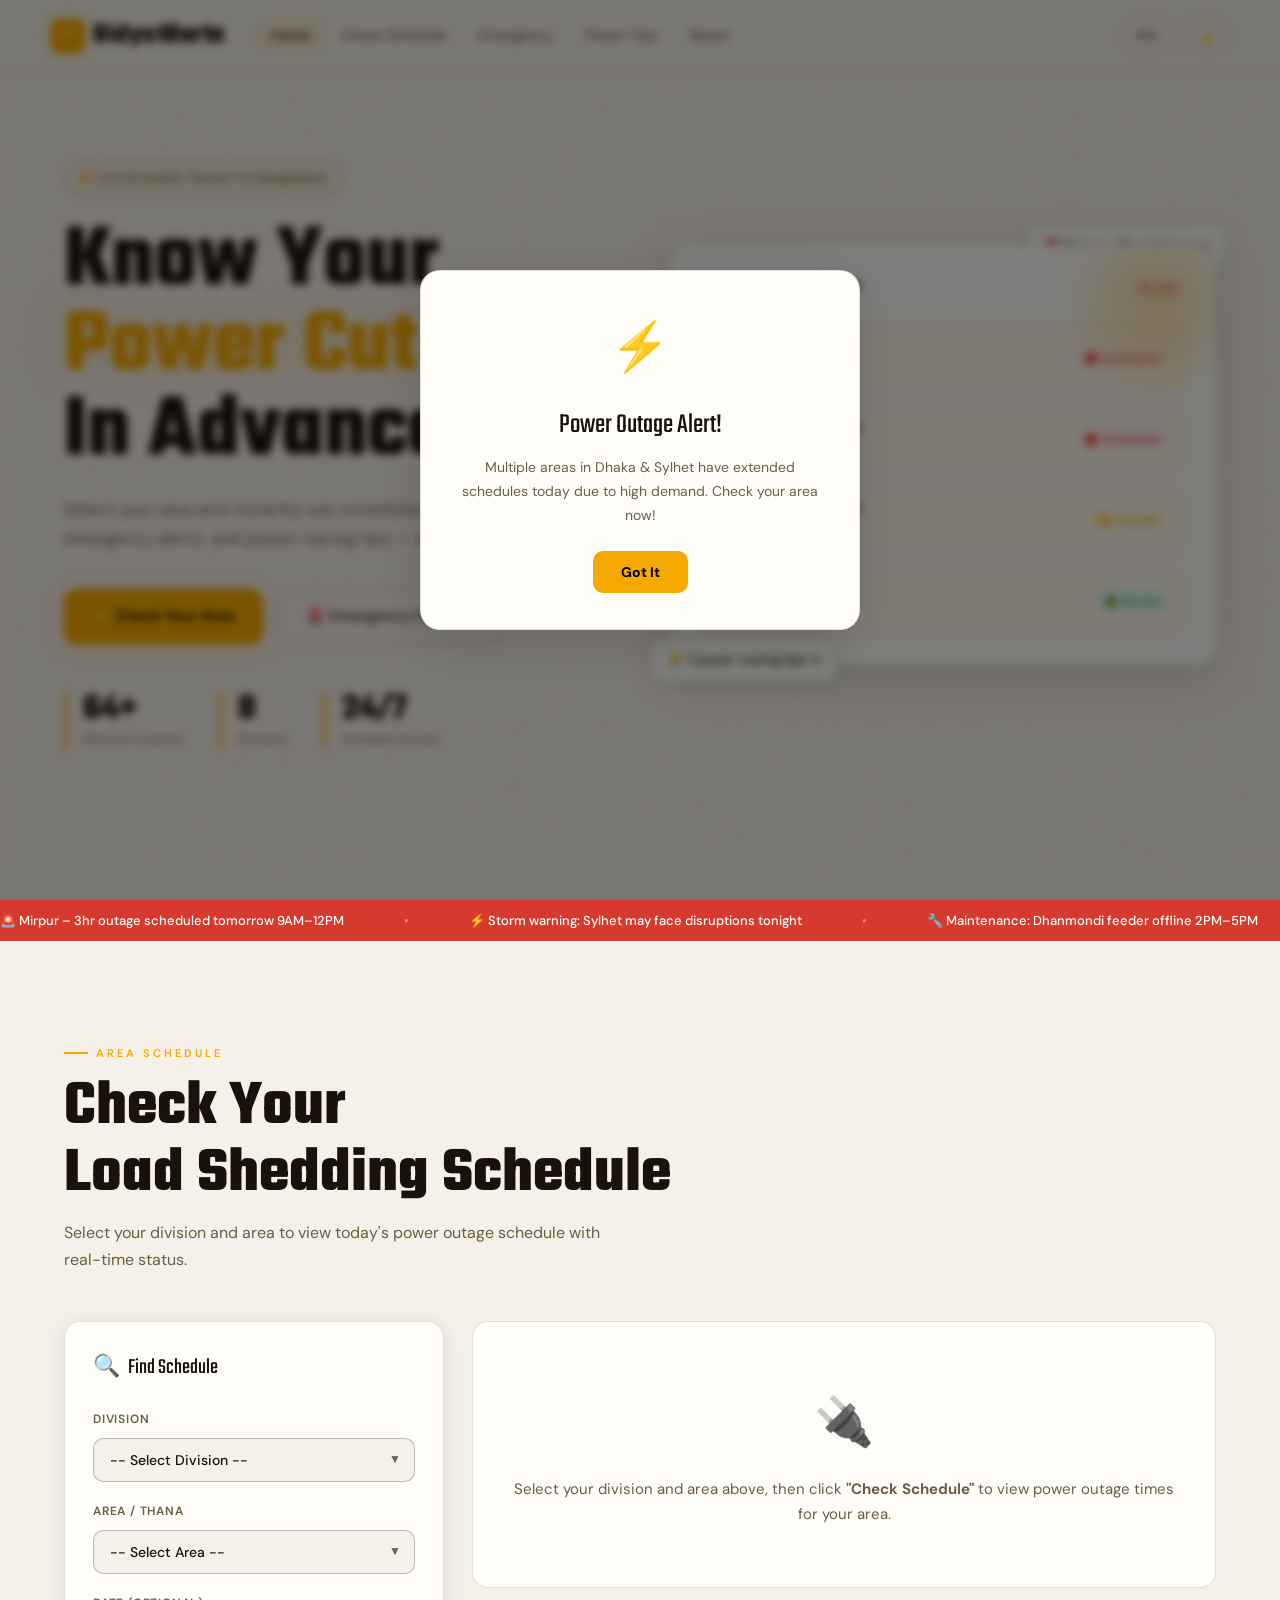
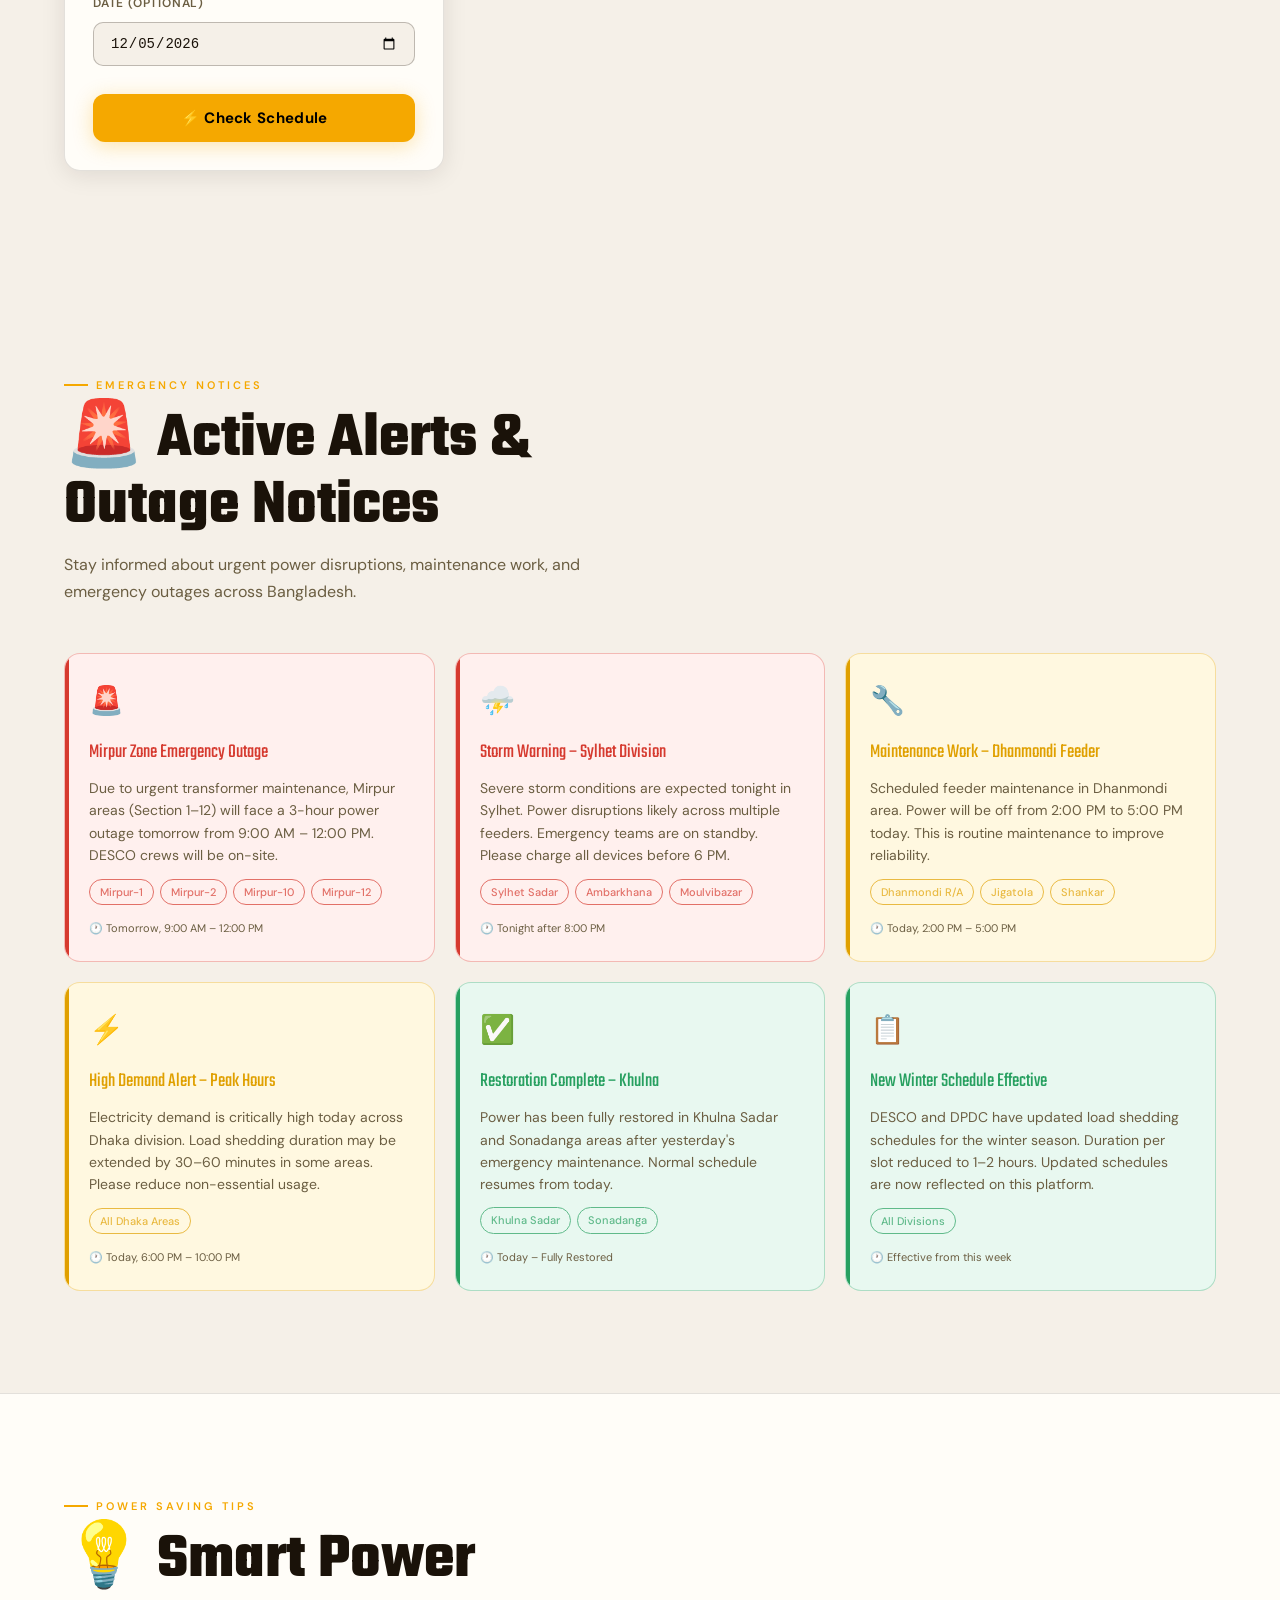
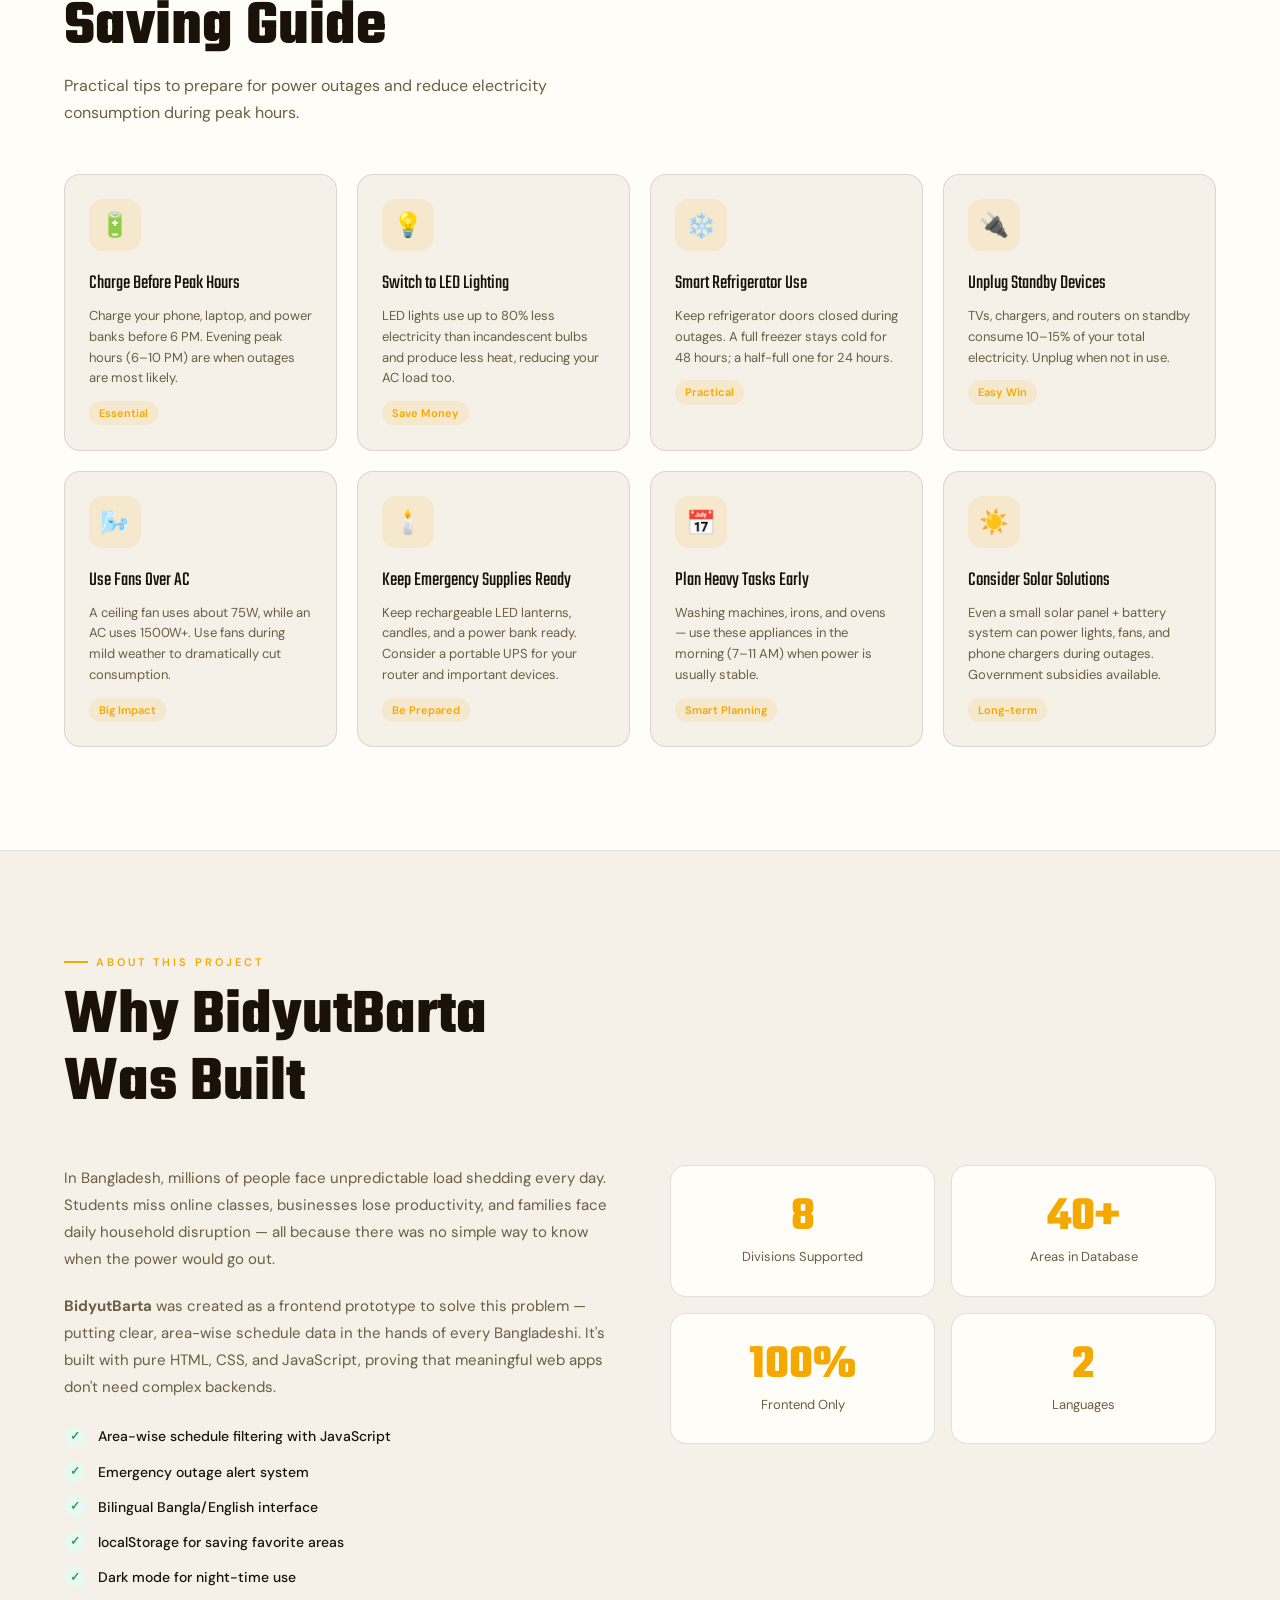
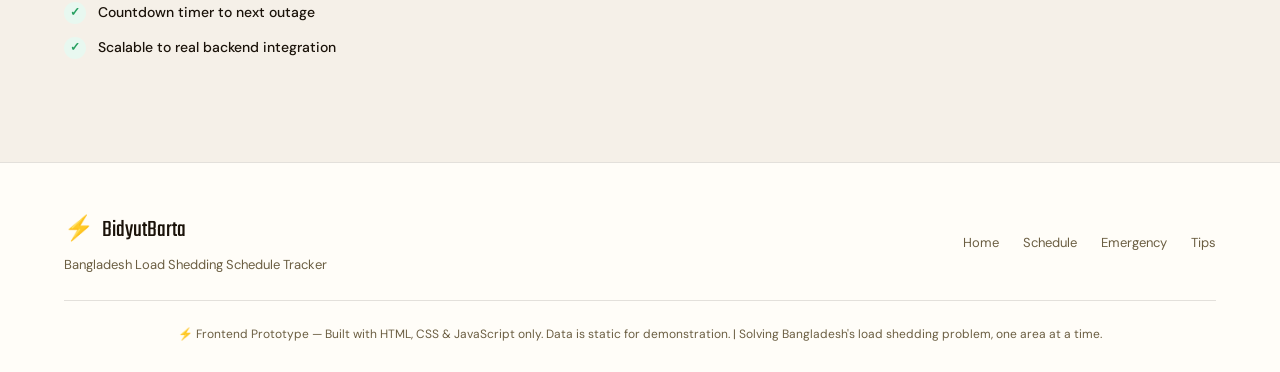
==== index.html @ 5d64079e "push my all codes" ====
<!DOCTYPE html>
<html lang="en" data-theme="light" data-lang="en">
<head>
  <meta charset="UTF-8" />
  <meta name="viewport" content="width=device-width, initial-scale=1.0" />
  <title>BidyutBarta | Load Shedding Schedule Bangladesh</title>
  <link href="https://fonts.googleapis.com/css2?family=Teko:wght@400;600;700&family=DM+Sans:ital,wght@0,300;0,400;0,500;0,600;1,400&display=swap" rel="stylesheet" />
  <style>
    /* ===== CSS VARIABLES ===== */
    :root {
      --bg: #f5f0e8;
      --bg-card: #fffdf8;
      --bg-nav: rgba(245, 240, 232, 0.92);
      --text: #1a1209;
      --text-muted: #6b5e42;
      --accent: #f5a800;
      --accent-dark: #c98200;
      --accent-glow: rgba(245, 168, 0, 0.3);
      --red: #d63a2f;
      --red-bg: #fff0ee;
      --green: #27a060;
      --green-bg: #e8f8f0;
      --yellow: #e0a000;
      --yellow-bg: #fff8e0;
      --border: rgba(26, 18, 9, 0.12);
      --border-strong: rgba(26, 18, 9, 0.25);
      --shadow: 0 4px 24px rgba(26,18,9,0.10);
      --shadow-lg: 0 12px 48px rgba(26,18,9,0.15);
      --radius: 16px;
      --nav-h: 72px;
      --transition: 0.28s cubic-bezier(0.4, 0, 0.2, 1);
    }
    [data-theme="dark"] {
      --bg: #0f0c06;
      --bg-card: #1c1710;
      --bg-nav: rgba(15, 12, 6, 0.95);
      --text: #f5edd8;
      --text-muted: #9c8c6a;
      --accent: #f5a800;
      --accent-dark: #e09500;
      --accent-glow: rgba(245, 168, 0, 0.25);
      --red: #f25f53;
      --red-bg: #2a100d;
      --green: #3dc47a;
      --green-bg: #0c2419;
      --yellow: #f5c842;
      --yellow-bg: #251e07;
      --border: rgba(245, 237, 216, 0.10);
      --border-strong: rgba(245, 237, 216, 0.22);
      --shadow: 0 4px 24px rgba(0,0,0,0.4);
      --shadow-lg: 0 12px 48px rgba(0,0,0,0.5);
    }

    /* ===== RESET & BASE ===== */
    *, *::before, *::after { box-sizing: border-box; margin: 0; padding: 0; }
    html { scroll-behavior: smooth; font-size: 16px; }
    body {
      font-family: 'DM Sans', sans-serif;
      background: var(--bg);
      color: var(--text);
      line-height: 1.65;
      overflow-x: hidden;
      transition: background var(--transition), color var(--transition);
    }
    a { text-decoration: none; color: inherit; }
    button { cursor: pointer; font-family: inherit; border: none; outline: none; }
    select { font-family: inherit; cursor: pointer; }
    img { max-width: 100%; }

    /* ===== SCROLLBAR ===== */
    ::-webkit-scrollbar { width: 6px; }
    ::-webkit-scrollbar-track { background: var(--bg); }
    ::-webkit-scrollbar-thumb { background: var(--accent); border-radius: 99px; }

    /* ===== NOISE TEXTURE OVERLAY ===== */
    body::before {
      content: '';
      position: fixed; inset: 0; z-index: 0; pointer-events: none;
      background-image: url("data:image/svg+xml,%3Csvg viewBox='0 0 256 256' xmlns='http://www.w3.org/2000/svg'%3E%3Cfilter id='noise'%3E%3CfeTurbulence type='fractalNoise' baseFrequency='0.9' numOctaves='4' stitchTiles='stitch'/%3E%3C/filter%3E%3Crect width='100%25' height='100%25' filter='url(%23noise)' opacity='0.03'/%3E%3C/svg%3E");
      opacity: 0.4;
    }

    /* ===== NAVBAR ===== */
    nav {
      position: fixed; top: 0; left: 0; right: 0; z-index: 1000;
      height: var(--nav-h);
      background: var(--bg-nav);
      backdrop-filter: blur(20px) saturate(1.8);
      -webkit-backdrop-filter: blur(20px) saturate(1.8);
      border-bottom: 1px solid var(--border);
      display: flex; align-items: center;
      padding: 0 clamp(16px, 4vw, 60px);
      gap: 32px;
      transition: background var(--transition), border-color var(--transition);
    }
    .nav-logo {
      font-family: 'Teko', sans-serif;
      font-size: 28px; font-weight: 700; letter-spacing: 0.5px;
      color: var(--text);
      display: flex; align-items: center; gap: 8px;
      flex-shrink: 0;
    }
    .nav-logo .bolt {
      display: inline-flex; align-items: center; justify-content: center;
      width: 34px; height: 34px;
      background: var(--accent);
      border-radius: 8px;
      font-size: 20px;
      box-shadow: 0 0 16px var(--accent-glow);
      animation: boltPulse 2s ease-in-out infinite;
    }
    @keyframes boltPulse {
      0%, 100% { box-shadow: 0 0 12px var(--accent-glow); }
      50% { box-shadow: 0 0 28px var(--accent-glow), 0 0 8px var(--accent); }
    }
    .nav-links {
      display: flex; gap: 4px;
      list-style: none;
      flex: 1;
    }
    .nav-links a {
      padding: 7px 14px;
      border-radius: 8px;
      font-size: 14px; font-weight: 500;
      color: var(--text-muted);
      transition: all var(--transition);
      position: relative;
    }
    .nav-links a:hover, .nav-links a.active {
      background: rgba(245, 168, 0, 0.12);
      color: var(--text);
    }
    .nav-controls {
      display: flex; align-items: center; gap: 10px; flex-shrink: 0;
    }
    .lang-toggle, .dark-toggle {
      display: flex; align-items: center; gap: 6px;
      padding: 7px 14px; border-radius: 8px;
      border: 1px solid var(--border-strong);
      font-size: 13px; font-weight: 500;
      background: transparent; color: var(--text);
      transition: all var(--transition);
    }
    .lang-toggle:hover, .dark-toggle:hover {
      background: var(--accent); color: #000; border-color: var(--accent);
      box-shadow: 0 0 16px var(--accent-glow);
    }
    .hamburger {
      display: none;
      flex-direction: column; gap: 5px;
      padding: 8px; border-radius: 8px; background: transparent;
      border: 1px solid var(--border-strong);
    }
    .hamburger span {
      display: block; width: 20px; height: 2px;
      background: var(--text); border-radius: 2px;
      transition: all var(--transition);
    }
    .mobile-menu {
      display: none;
      position: fixed; top: var(--nav-h); left: 0; right: 0;
      background: var(--bg-nav);
      backdrop-filter: blur(20px);
      border-bottom: 1px solid var(--border);
      padding: 16px 24px 24px;
      z-index: 999;
    }
    .mobile-menu.open { display: block; }
    .mobile-menu a {
      display: block; padding: 12px 0;
      border-bottom: 1px solid var(--border);
      font-weight: 500; color: var(--text-muted);
      transition: color var(--transition);
    }
    .mobile-menu a:last-child { border-bottom: none; }
    .mobile-menu a:hover { color: var(--accent); }
    .mobile-controls { display: flex; gap: 10px; padding-top: 16px; }

    /* ===== SECTION COMMON ===== */
    section {
      position: relative; z-index: 1;
      padding: clamp(60px, 8vw, 120px) clamp(16px, 5vw, 80px);
    }
    .section-label {
      font-size: 11px; font-weight: 600; letter-spacing: 3px; text-transform: uppercase;
      color: var(--accent); margin-bottom: 12px;
      display: flex; align-items: center; gap: 8px;
    }
    .section-label::before {
      content: ''; display: block; width: 24px; height: 2px; background: var(--accent);
    }
    .section-title {
      font-family: 'Teko', sans-serif;
      font-size: clamp(36px, 5vw, 64px);
      font-weight: 700; line-height: 1.05;
      color: var(--text);
    }
    .section-subtitle {
      font-size: 16px; color: var(--text-muted);
      max-width: 540px; margin-top: 12px;
    }
    .container { max-width: 1160px; margin: 0 auto; }

    /* ===== HERO ===== */
    #home {
      min-height: 100vh;
      display: flex; align-items: center;
      padding-top: calc(var(--nav-h) + 40px);
      overflow: hidden;
    }
    .hero-inner {
      display: grid; grid-template-columns: 1fr 1fr;
      gap: 60px; align-items: center;
      max-width: 1160px; margin: 0 auto; width: 100%;
    }
    .hero-tag {
      display: inline-flex; align-items: center; gap: 8px;
      padding: 6px 16px; border-radius: 999px;
      border: 1px solid var(--border-strong);
      background: rgba(245, 168, 0, 0.08);
      font-size: 13px; font-weight: 500; color: var(--text-muted);
      margin-bottom: 24px;
      animation: fadeUp 0.6s ease both;
    }
    .hero-tag .dot {
      width: 8px; height: 8px; border-radius: 50%; background: var(--accent);
      animation: pulse 1.5s ease infinite;
    }
    @keyframes pulse {
      0%, 100% { transform: scale(1); opacity: 1; }
      50% { transform: scale(1.5); opacity: 0.6; }
    }
    .hero-title {
      font-family: 'Teko', sans-serif;
      font-size: clamp(52px, 7vw, 92px);
      font-weight: 700; line-height: 0.95;
      color: var(--text);
      animation: fadeUp 0.6s 0.1s ease both;
    }
    .hero-title .highlight {
      color: var(--accent);
      text-shadow: 0 0 40px var(--accent-glow);
    }
    .hero-subtitle {
      margin-top: 20px; font-size: 17px; color: var(--text-muted); line-height: 1.7;
      animation: fadeUp 0.6s 0.2s ease both;
    }
    .hero-actions {
      display: flex; gap: 14px; margin-top: 36px; flex-wrap: wrap;
      animation: fadeUp 0.6s 0.3s ease both;
    }
    .btn-primary {
      display: inline-flex; align-items: center; gap: 8px;
      padding: 14px 28px; border-radius: 12px;
      background: var(--accent); color: #000;
      font-size: 15px; font-weight: 600;
      transition: all var(--transition);
      box-shadow: 0 4px 20px var(--accent-glow);
    }
    .btn-primary:hover {
      transform: translateY(-2px);
      box-shadow: 0 8px 32px var(--accent-glow);
    }
    .btn-secondary {
      display: inline-flex; align-items: center; gap: 8px;
      padding: 14px 28px; border-radius: 12px;
      border: 1px solid var(--border-strong);
      background: transparent; color: var(--text);
      font-size: 15px; font-weight: 500;
      transition: all var(--transition);
    }
    .btn-secondary:hover {
      background: var(--bg-card); border-color: var(--accent); color: var(--accent);
    }
    .hero-stats {
      display: flex; gap: 36px; margin-top: 48px;
      animation: fadeUp 0.6s 0.4s ease both;
    }
    .stat { border-left: 3px solid var(--accent); padding-left: 16px; }
    .stat-num {
      font-family: 'Teko', sans-serif; font-size: 36px; font-weight: 700;
      color: var(--text); line-height: 1;
    }
    .stat-label { font-size: 12px; color: var(--text-muted); margin-top: 2px; }

    /* Hero visual */
    .hero-visual {
      position: relative; animation: fadeUp 0.6s 0.2s ease both;
    }
    .hero-card {
      background: var(--bg-card);
      border: 1px solid var(--border);
      border-radius: 20px;
      padding: 28px;
      box-shadow: var(--shadow-lg);
      position: relative; overflow: hidden;
    }
    .hero-card::before {
      content: '';
      position: absolute; top: -40px; right: -40px;
      width: 200px; height: 200px; border-radius: 50%;
      background: radial-gradient(circle, var(--accent-glow), transparent 70%);
      pointer-events: none;
    }
    .hc-header {
      display: flex; justify-content: space-between; align-items: center; margin-bottom: 20px;
    }
    .hc-title { font-family: 'Teko', sans-serif; font-size: 18px; letter-spacing: 0.5px; }
    .live-badge {
      display: flex; align-items: center; gap: 6px;
      background: var(--red-bg); color: var(--red);
      padding: 4px 10px; border-radius: 999px; font-size: 11px; font-weight: 600;
    }
    .live-badge .dot { width: 6px; height: 6px; border-radius: 50%; background: var(--red); animation: pulse 1s infinite; }
    .schedule-list { display: flex; flex-direction: column; gap: 10px; }
    .sch-item {
      display: flex; justify-content: space-between; align-items: center;
      padding: 12px 16px; border-radius: 12px;
      background: rgba(245, 168, 0, 0.06); border: 1px solid var(--border);
    }
    .sch-time { font-weight: 600; font-size: 14px; }
    .sch-area { font-size: 12px; color: var(--text-muted); margin-top: 2px; }
    .badge {
      display: inline-flex; align-items: center; gap: 4px;
      padding: 4px 10px; border-radius: 999px; font-size: 11px; font-weight: 600;
    }
    .badge-red { background: var(--red-bg); color: var(--red); }
    .badge-green { background: var(--green-bg); color: var(--green); }
    .badge-yellow { background: var(--yellow-bg); color: var(--yellow); }

    /* Floating elements */
    .float-el {
      position: absolute;
      background: var(--bg-card); border: 1px solid var(--border);
      border-radius: 12px; padding: 10px 16px;
      box-shadow: var(--shadow); font-size: 13px; font-weight: 500;
      white-space: nowrap;
    }
    .float-el.top-right { top: -20px; right: -10px; animation: float 3s ease-in-out infinite; }
    .float-el.bottom-left { bottom: -16px; left: -20px; animation: float 3s 1.5s ease-in-out infinite; }
    @keyframes float { 0%, 100% { transform: translateY(0); } 50% { transform: translateY(-8px); } }
    @keyframes fadeUp {
      from { opacity: 0; transform: translateY(20px); }
      to { opacity: 1; transform: translateY(0); }
    }

    /* ===== TICKER BAR ===== */
    .ticker-bar {
      background: var(--red);
      color: #fff;
      padding: 10px 0;
      overflow: hidden;
      position: relative; z-index: 1;
    }
    .ticker-inner {
      display: flex; gap: 60px;
      animation: ticker 30s linear infinite;
      width: max-content;
    }
    .ticker-inner span { white-space: nowrap; font-size: 13px; font-weight: 500; }
    .ticker-inner .sep { color: rgba(255,255,255,0.4); }
    @keyframes ticker { from { transform: translateX(0); } to { transform: translateX(-50%); } }

    /* ===== SCHEDULE SECTION ===== */
    #schedule { background: var(--bg); }
    .schedule-wrapper {
      display: grid; grid-template-columns: 380px 1fr;
      gap: 28px; margin-top: 48px;
    }
    .search-panel {
      background: var(--bg-card);
      border: 1px solid var(--border);
      border-radius: var(--radius);
      padding: 28px;
      box-shadow: var(--shadow);
      height: fit-content;
      position: sticky; top: 88px;
    }
    .panel-title {
      font-family: 'Teko', sans-serif; font-size: 22px; margin-bottom: 24px;
      display: flex; align-items: center; gap: 8px;
    }
    .field-group { margin-bottom: 20px; }
    .field-label { font-size: 12px; font-weight: 600; letter-spacing: 0.8px; text-transform: uppercase; color: var(--text-muted); margin-bottom: 8px; }
    .field-select, .field-input {
      width: 100%; padding: 12px 16px;
      border-radius: 10px; border: 1px solid var(--border-strong);
      background: var(--bg); color: var(--text);
      font-size: 14px; font-weight: 500;
      transition: all var(--transition);
      appearance: none; -webkit-appearance: none;
    }
    .field-select:focus, .field-input:focus {
      outline: none; border-color: var(--accent);
      box-shadow: 0 0 0 3px var(--accent-glow);
    }
    .select-wrap { position: relative; }
    .select-arrow {
      position: absolute; right: 14px; top: 50%; transform: translateY(-50%);
      pointer-events: none; color: var(--text-muted); font-size: 12px;
    }
    .btn-check {
      width: 100%; padding: 14px;
      border-radius: 12px; border: none;
      background: var(--accent); color: #000;
      font-size: 15px; font-weight: 700;
      letter-spacing: 0.3px;
      transition: all var(--transition);
      box-shadow: 0 4px 20px var(--accent-glow);
      margin-top: 8px;
    }
    .btn-check:hover {
      transform: translateY(-2px);
      box-shadow: 0 8px 32px var(--accent-glow);
    }
    .btn-check:active { transform: scale(0.98); }

    /* Results */
    .results-panel { display: flex; flex-direction: column; gap: 16px; }
    .result-empty {
      background: var(--bg-card); border: 1px solid var(--border);
      border-radius: var(--radius); padding: 60px 40px;
      text-align: center; color: var(--text-muted);
    }
    .result-empty .icon { font-size: 48px; margin-bottom: 16px; display: block; }
    .result-empty p { font-size: 15px; }

    .result-header {
      display: flex; justify-content: space-between; align-items: center;
      background: var(--bg-card); border: 1px solid var(--border);
      border-radius: var(--radius); padding: 20px 24px;
    }
    .result-area-name { font-family: 'Teko', sans-serif; font-size: 28px; }
    .result-meta { font-size: 13px; color: var(--text-muted); margin-top: 2px; }

    .result-card {
      background: var(--bg-card); border: 1px solid var(--border);
      border-radius: var(--radius); padding: 20px 24px;
      display: flex; justify-content: space-between; align-items: center;
      transition: all var(--transition);
      animation: fadeUp 0.4s ease both;
    }
    .result-card:hover {
      border-color: var(--accent);
      box-shadow: 0 0 0 1px var(--accent), var(--shadow);
    }
    .rc-left { display: flex; align-items: center; gap: 16px; }
    .rc-icon {
      width: 48px; height: 48px; border-radius: 12px;
      background: rgba(245, 168, 0, 0.10);
      display: flex; align-items: center; justify-content: center; font-size: 22px;
      flex-shrink: 0;
    }
    .rc-time { font-family: 'Teko', sans-serif; font-size: 22px; line-height: 1; }
    .rc-duration { font-size: 12px; color: var(--text-muted); margin-top: 2px; }

    .countdown-box {
      text-align: right;
    }
    .countdown-label { font-size: 11px; color: var(--text-muted); text-transform: uppercase; letter-spacing: 1px; }
    .countdown-timer {
      font-family: 'Teko', sans-serif; font-size: 22px; font-weight: 700; color: var(--red);
      letter-spacing: 1px; margin-top: 2px;
    }
    .countdown-timer.green { color: var(--green); }

    /* Weekly view */
    .weekly-toggle {
      display: flex; gap: 10px; margin-top: 28px; margin-bottom: 8px; flex-wrap: wrap;
    }
    .week-btn {
      padding: 7px 16px; border-radius: 8px; font-size: 13px; font-weight: 500;
      border: 1px solid var(--border-strong); background: transparent; color: var(--text-muted);
      transition: all var(--transition);
    }
    .week-btn.active, .week-btn:hover {
      background: var(--accent); color: #000; border-color: var(--accent);
    }

    /* Fav button */
    .btn-fav {
      padding: 10px 18px; border-radius: 10px; font-size: 13px; font-weight: 600;
      border: 1px solid var(--border-strong); background: transparent; color: var(--text);
      transition: all var(--transition); display: flex; align-items: center; gap: 6px;
    }
    .btn-fav:hover { border-color: var(--accent); color: var(--accent); }
    .btn-fav.saved { background: rgba(245,168,0,0.12); border-color: var(--accent); color: var(--accent); }

    /* Saved area pill */
    .saved-areas { display: flex; gap: 8px; flex-wrap: wrap; margin-top: 20px; }
    .saved-pill {
      display: flex; align-items: center; gap: 6px;
      padding: 6px 12px; border-radius: 999px; font-size: 12px; font-weight: 500;
      background: rgba(245,168,0,0.10); border: 1px solid var(--border-strong);
      cursor: pointer; transition: all var(--transition); color: var(--text);
    }
    .saved-pill:hover { background: var(--accent); color: #000; border-color: var(--accent); }
    .saved-pill .remove { color: inherit; font-size: 14px; line-height: 1; }

    /* ===== EMERGENCY SECTION ===== */
    #emergency { background: var(--bg); }
    .emergency-grid { display: grid; grid-template-columns: repeat(auto-fill, minmax(320px, 1fr)); gap: 20px; margin-top: 48px; }
    .alert-card {
      border-radius: var(--radius); padding: 24px;
      position: relative; overflow: hidden;
      transition: all var(--transition);
      animation: fadeUp 0.5s ease both;
    }
    .alert-card:hover { transform: translateY(-4px); box-shadow: var(--shadow-lg); }
    .alert-card.critical {
      background: var(--red-bg); border: 1px solid rgba(214, 58, 47, 0.3);
    }
    .alert-card.warning {
      background: var(--yellow-bg); border: 1px solid rgba(224, 160, 0, 0.3);
    }
    .alert-card.info {
      background: var(--green-bg); border: 1px solid rgba(39, 160, 96, 0.3);
    }
    .alert-card::before {
      content: ''; position: absolute; left: 0; top: 0; bottom: 0; width: 4px; border-radius: 4px 0 0 4px;
    }
    .alert-card.critical::before { background: var(--red); }
    .alert-card.warning::before { background: var(--yellow); }
    .alert-card.info::before { background: var(--green); }
    .alert-icon { font-size: 28px; margin-bottom: 12px; display: block; }
    .alert-title {
      font-family: 'Teko', sans-serif; font-size: 20px; margin-bottom: 8px;
    }
    .alert-card.critical .alert-title { color: var(--red); }
    .alert-card.warning .alert-title { color: var(--yellow); }
    .alert-card.info .alert-title { color: var(--green); }
    .alert-body { font-size: 14px; color: var(--text-muted); line-height: 1.6; }
    .alert-meta { font-size: 11px; color: var(--text-muted); margin-top: 14px; display: flex; align-items: center; gap: 6px; }
    .alert-areas { display: flex; gap: 6px; flex-wrap: wrap; margin-top: 12px; }
    .area-chip {
      padding: 3px 10px; border-radius: 999px; font-size: 11px; font-weight: 500;
      border: 1px solid currentColor; opacity: 0.7;
    }

    /* ===== TIPS SECTION ===== */
    #tips {
      background: var(--bg-card);
      border-top: 1px solid var(--border);
      border-bottom: 1px solid var(--border);
    }
    .tips-grid { display: grid; grid-template-columns: repeat(auto-fill, minmax(220px, 1fr)); gap: 20px; margin-top: 48px; }
    .tip-card {
      background: var(--bg);
      border: 1px solid var(--border);
      border-radius: var(--radius); padding: 24px;
      transition: all var(--transition);
      animation: fadeUp 0.5s ease both;
      position: relative; overflow: hidden;
    }
    .tip-card::after {
      content: ''; position: absolute; bottom: -30px; right: -30px;
      width: 100px; height: 100px; border-radius: 50%;
      background: radial-gradient(circle, var(--accent-glow), transparent 70%);
      pointer-events: none; opacity: 0;
      transition: opacity var(--transition);
    }
    .tip-card:hover { border-color: var(--accent); transform: translateY(-4px); box-shadow: var(--shadow); }
    .tip-card:hover::after { opacity: 1; }
    .tip-icon {
      width: 52px; height: 52px; border-radius: 14px;
      background: rgba(245, 168, 0, 0.12);
      display: flex; align-items: center; justify-content: center;
      font-size: 24px; margin-bottom: 16px;
      transition: all var(--transition);
    }
    .tip-card:hover .tip-icon { background: var(--accent); transform: scale(1.1); }
    .tip-title { font-family: 'Teko', sans-serif; font-size: 20px; margin-bottom: 6px; }
    .tip-body { font-size: 13px; color: var(--text-muted); line-height: 1.6; }
    .tip-tag {
      display: inline-block; margin-top: 12px;
      padding: 3px 10px; border-radius: 999px; font-size: 11px; font-weight: 600;
      background: rgba(245,168,0,0.12); color: var(--accent);
    }

    /* ===== ABOUT SECTION ===== */
    #about { background: var(--bg); }
    .about-grid { display: grid; grid-template-columns: 1fr 1fr; gap: 60px; align-items: start; margin-top: 48px; }
    .about-text p { color: var(--text-muted); font-size: 15px; line-height: 1.8; margin-bottom: 20px; }
    .feature-list { list-style: none; display: flex; flex-direction: column; gap: 12px; margin-top: 24px; }
    .feature-list li {
      display: flex; align-items: center; gap: 12px;
      font-size: 14px; font-weight: 500;
    }
    .feature-list li::before {
      content: '✓'; display: flex; align-items: center; justify-content: center;
      width: 22px; height: 22px; border-radius: 50%; flex-shrink: 0;
      background: var(--green-bg); color: var(--green); font-size: 12px; font-weight: 700;
    }
    .about-stats {
      display: grid; grid-template-columns: 1fr 1fr; gap: 16px;
    }
    .astat-card {
      background: var(--bg-card); border: 1px solid var(--border);
      border-radius: var(--radius); padding: 28px;
      text-align: center;
      transition: all var(--transition);
    }
    .astat-card:hover { border-color: var(--accent); box-shadow: var(--shadow); }
    .astat-num {
      font-family: 'Teko', sans-serif; font-size: 48px; font-weight: 700;
      color: var(--accent); line-height: 1;
    }
    .astat-label { font-size: 13px; color: var(--text-muted); margin-top: 4px; }

    /* ===== FOOTER ===== */
    footer {
      position: relative; z-index: 1;
      background: var(--bg-card);
      border-top: 1px solid var(--border);
      padding: 48px clamp(16px, 5vw, 80px) 28px;
    }
    .footer-inner {
      max-width: 1160px; margin: 0 auto;
      display: flex; justify-content: space-between; align-items: center; flex-wrap: wrap; gap: 20px;
    }
    .footer-logo { font-family: 'Teko', sans-serif; font-size: 24px; display: flex; align-items: center; gap: 8px; }
    .footer-copy { font-size: 13px; color: var(--text-muted); margin-top: 4px; }
    .footer-links { display: flex; gap: 24px; }
    .footer-links a { font-size: 13px; color: var(--text-muted); transition: color var(--transition); }
    .footer-links a:hover { color: var(--accent); }
    .footer-credit {
      max-width: 1160px; margin: 24px auto 0;
      padding-top: 24px; border-top: 1px solid var(--border);
      text-align: center; font-size: 12px; color: var(--text-muted);
    }

    /* ===== LOADING OVERLAY ===== */
    .loading-overlay {
      position: fixed; inset: 0; background: var(--bg); z-index: 9999;
      display: flex; align-items: center; justify-content: center; flex-direction: column; gap: 20px;
      transition: opacity 0.5s ease;
    }
    .loading-overlay.hidden { opacity: 0; pointer-events: none; }
    .loader-bolt { font-size: 48px; animation: boltSpin 0.8s linear infinite; }
    @keyframes boltSpin { from { transform: rotate(0deg) scale(1); } 50% { transform: rotate(180deg) scale(1.3); } to { transform: rotate(360deg) scale(1); } }
    .loader-text { font-family: 'Teko', sans-serif; font-size: 20px; color: var(--text-muted); letter-spacing: 2px; text-transform: uppercase; }

    /* ===== POPUP ===== */
    .popup-overlay {
      position: fixed; inset: 0; background: rgba(0,0,0,0.5);
      z-index: 2000; display: flex; align-items: center; justify-content: center;
      opacity: 0; pointer-events: none; transition: opacity var(--transition);
      backdrop-filter: blur(4px);
    }
    .popup-overlay.show { opacity: 1; pointer-events: all; }
    .popup {
      background: var(--bg-card); border: 1px solid var(--border);
      border-radius: 20px; padding: 36px; max-width: 440px; width: 90%;
      box-shadow: var(--shadow-lg);
      transform: translateY(20px) scale(0.95);
      transition: transform var(--transition);
      text-align: center;
    }
    .popup-overlay.show .popup { transform: translateY(0) scale(1); }
    .popup-icon { font-size: 48px; margin-bottom: 16px; display: block; }
    .popup-title { font-family: 'Teko', sans-serif; font-size: 28px; margin-bottom: 8px; }
    .popup-body { font-size: 14px; color: var(--text-muted); line-height: 1.7; margin-bottom: 24px; }
    .popup-close {
      padding: 12px 28px; border-radius: 10px;
      background: var(--accent); color: #000;
      font-size: 14px; font-weight: 700;
      transition: all var(--transition);
    }
    .popup-close:hover { transform: scale(1.05); box-shadow: 0 4px 16px var(--accent-glow); }

    /* ===== TOAST ===== */
    .toast-container {
      position: fixed; bottom: 24px; right: 24px; z-index: 1500;
      display: flex; flex-direction: column; gap: 10px; align-items: flex-end;
    }
    .toast {
      background: var(--bg-card); border: 1px solid var(--border);
      border-radius: 12px; padding: 14px 20px;
      box-shadow: var(--shadow-lg);
      font-size: 14px; font-weight: 500;
      display: flex; align-items: center; gap: 10px;
      transform: translateX(120%); transition: transform 0.4s cubic-bezier(0.4,0,0.2,1);
      max-width: 320px;
    }
    .toast.show { transform: translateX(0); }
    .toast.success { border-left: 3px solid var(--green); }
    .toast.error { border-left: 3px solid var(--red); }
    .toast.info { border-left: 3px solid var(--accent); }

    /* ===== RESPONSIVE ===== */
    @media (max-width: 900px) {
      .nav-links { display: none; }
      .hamburger { display: flex; }
      .hero-inner { grid-template-columns: 1fr; }
      .hero-visual { display: none; }
      .schedule-wrapper { grid-template-columns: 1fr; }
      .search-panel { position: static; }
      .about-grid { grid-template-columns: 1fr; gap: 36px; }
    }
    @media (max-width: 600px) {
      .hero-stats { gap: 20px; flex-wrap: wrap; }
      .tips-grid { grid-template-columns: 1fr 1fr; }
      .about-stats { grid-template-columns: 1fr 1fr; }
    }
    @media (max-width: 400px) {
      .tips-grid { grid-template-columns: 1fr; }
    }

    /* Bangla font override when in Bangla mode */
    [data-lang="bn"] .lang-en { display: none; }
    [data-lang="en"] .lang-bn { display: none; }
    [data-lang="bn"] {
      font-family: 'DM Sans', 'Noto Sans Bengali', sans-serif;
    }
  </style>
</head>
<body>

<!-- LOADING OVERLAY -->
<div class="loading-overlay" id="loader">
  <span class="loader-bolt">⚡</span>
  <span class="loader-text">BidyutBarta Loading...</span>
</div>

<!-- TOAST CONTAINER -->
<div class="toast-container" id="toastContainer"></div>

<!-- POPUP -->
<div class="popup-overlay" id="popupOverlay">
  <div class="popup">
    <span class="popup-icon" id="popupIcon">⚡</span>
    <div class="popup-title" id="popupTitle">Alert</div>
    <div class="popup-body" id="popupBody">Message here.</div>
    <button class="popup-close" onclick="closePopup()">Got It</button>
  </div>
</div>

<!-- NAVBAR -->
<nav id="navbar">
  <div class="nav-logo">
    <span class="bolt">⚡</span>
    BidyutBarta
  </div>
  <ul class="nav-links" id="navLinks">
    <li><a href="#home" class="lang-en active">Home</a><a href="#home" class="lang-bn active">হোম</a></li>
    <li><a href="#schedule" class="lang-en">Check Schedule</a><a href="#schedule" class="lang-bn">সময়সূচি</a></li>
    <li><a href="#emergency" class="lang-en">Emergency</a><a href="#emergency" class="lang-bn">জরুরি</a></li>
    <li><a href="#tips" class="lang-en">Power Tips</a><a href="#tips" class="lang-bn">বিদ্যুৎ টিপস</a></li>
    <li><a href="#about" class="lang-en">About</a><a href="#about" class="lang-bn">সম্পর্কে</a></li>
  </ul>
  <div class="nav-controls">
    <button class="lang-toggle" onclick="toggleLang()" title="Toggle Language">
      <span id="langBtnText">বাংলা</span>
    </button>
    <button class="dark-toggle" onclick="toggleDark()" id="darkBtn" title="Toggle Dark Mode">🌙</button>
    <button class="hamburger" id="hamburger" onclick="toggleMenu()" aria-label="Menu">
      <span></span><span></span><span></span>
    </button>
  </div>
</nav>

<!-- MOBILE MENU -->
<div class="mobile-menu" id="mobileMenu">
  <a href="#home" onclick="closeMenu()"><span class="lang-en">Home</span><span class="lang-bn">হোম</span></a>
  <a href="#schedule" onclick="closeMenu()"><span class="lang-en">Check Schedule</span><span class="lang-bn">সময়সূচি দেখুন</span></a>
  <a href="#emergency" onclick="closeMenu()"><span class="lang-en">Emergency Notice</span><span class="lang-bn">জরুরি বিজ্ঞপ্তি</span></a>
  <a href="#tips" onclick="closeMenu()"><span class="lang-en">Power Saving Tips</span><span class="lang-bn">বিদ্যুৎ সাশ্রয় টিপস</span></a>
  <a href="#about" onclick="closeMenu()"><span class="lang-en">About</span><span class="lang-bn">সম্পর্কে</span></a>
  <div class="mobile-controls">
    <button class="lang-toggle" onclick="toggleLang()"><span id="langBtnTextMobile">বাংলা</span></button>
    <button class="dark-toggle" onclick="toggleDark()" id="darkBtnMobile">🌙</button>
  </div>
</div>

<!-- ===== HERO SECTION ===== -->
<section id="home">
  <div class="hero-inner">
    <div class="hero-left">
      <div class="hero-tag">
        <span class="dot"></span>
        <span class="lang-en">Live Schedule Tracker for Bangladesh</span>
        <span class="lang-bn">বাংলাদেশের লাইভ লোডশেডিং ট্র্যাকার</span>
      </div>
      <h1 class="hero-title">
        <span class="lang-en">Know Your<br><span class="highlight">Power Cut</span><br>In Advance</span>
        <span class="lang-bn">আগেই জানুন<br><span class="highlight">লোডশেডিং</span><br>সময়সূচি</span>
      </h1>
      <p class="hero-subtitle">
        <span class="lang-en">Select your area and instantly see scheduled power outages, emergency alerts, and power-saving tips — all in one place.</span>
        <span class="lang-bn">আপনার এলাকা বেছে নিন এবং তাৎক্ষণিকভাবে লোডশেডিং সময়সূচি, জরুরি বিজ্ঞপ্তি এবং বিদ্যুৎ সাশ্রয়ের টিপস দেখুন।</span>
      </p>
      <div class="hero-actions">
        <a href="#schedule" class="btn-primary">
          <span class="lang-en">⚡ Check Your Area</span>
          <span class="lang-bn">⚡ এলাকা চেক করুন</span>
        </a>
        <a href="#emergency" class="btn-secondary">
          <span class="lang-en">🚨 Emergency Notices</span>
          <span class="lang-bn">🚨 জরুরি বিজ্ঞপ্তি</span>
        </a>
      </div>
      <div class="hero-stats">
        <div class="stat">
          <div class="stat-num">64+</div>
          <div class="stat-label lang-en">Districts Covered</div>
          <div class="stat-label lang-bn">জেলা আচ্ছাদিত</div>
        </div>
        <div class="stat">
          <div class="stat-num">8</div>
          <div class="stat-label lang-en">Divisions</div>
          <div class="stat-label lang-bn">বিভাগ</div>
        </div>
        <div class="stat">
          <div class="stat-num">24/7</div>
          <div class="stat-label lang-en">Schedule Access</div>
          <div class="stat-label lang-bn">সময়সূচি অ্যাক্সেস</div>
        </div>
      </div>
    </div>
    <div class="hero-visual">
      <div class="float-el top-right">🔴 Mirpur – 2h outage now</div>
      <div class="hero-card">
        <div class="hc-header">
          <span class="hc-title">TODAY'S SCHEDULE – DHAKA</span>
          <span class="live-badge"><span class="dot"></span>LIVE</span>
        </div>
        <div class="schedule-list">
          <div class="sch-item">
            <div>
              <div class="sch-time">10:00 AM – 12:00 PM</div>
              <div class="sch-area">Mirpur, Section 10</div>
            </div>
            <span class="badge badge-red">🔴 Scheduled</span>
          </div>
          <div class="sch-item">
            <div>
              <div class="sch-time">02:00 PM – 04:00 PM</div>
              <div class="sch-area">Uttara, Sector 7</div>
            </div>
            <span class="badge badge-red">🔴 Scheduled</span>
          </div>
          <div class="sch-item">
            <div>
              <div class="sch-time">06:00 PM – 07:00 PM</div>
              <div class="sch-area">Dhanmondi, R-27</div>
            </div>
            <span class="badge badge-yellow">🟡 Possible</span>
          </div>
          <div class="sch-item">
            <div>
              <div class="sch-time">All other times</div>
              <div class="sch-area">Gulshan, Banani</div>
            </div>
            <span class="badge badge-green">🟢 Normal</span>
          </div>
        </div>
      </div>
      <div class="float-el bottom-left">💡 7 power-saving tips →</div>
    </div>
  </div>
</section>

<!-- TICKER -->
<div class="ticker-bar">
  <div class="ticker-inner" id="tickerContent">
    <span>🚨 Mirpur – 3hr outage scheduled tomorrow 9AM–12PM</span>
    <span class="sep">•</span>
    <span>⚡ Storm warning: Sylhet may face disruptions tonight</span>
    <span class="sep">•</span>
    <span>🔧 Maintenance: Dhanmondi feeder offline 2PM–5PM</span>
    <span class="sep">•</span>
    <span>⚠️ Khulna load shedding extended by 2 hours today</span>
    <span class="sep">•</span>
    <span>💡 Tip: Charge devices before 6PM peak hours</span>
    <span class="sep">•</span>
    <span>🚨 Mirpur – 3hr outage scheduled tomorrow 9AM–12PM</span>
    <span class="sep">•</span>
    <span>⚡ Storm warning: Sylhet may face disruptions tonight</span>
    <span class="sep">•</span>
    <span>🔧 Maintenance: Dhanmondi feeder offline 2PM–5PM</span>
    <span class="sep">•</span>
    <span>⚠️ Khulna load shedding extended by 2 hours today</span>
    <span class="sep">•</span>
    <span>💡 Tip: Charge devices before 6PM peak hours</span>
  </div>
</div>

<!-- ===== SCHEDULE SECTION ===== -->
<section id="schedule">
  <div class="container">
    <div class="section-label lang-en">Area Schedule</div>
    <div class="section-label lang-bn">এলাকার সময়সূচি</div>
    <h2 class="section-title">
      <span class="lang-en">Check Your<br>Load Shedding Schedule</span>
      <span class="lang-bn">লোডশেডিং<br>সময়সূচি দেখুন</span>
    </h2>
    <p class="section-subtitle">
      <span class="lang-en">Select your division and area to view today's power outage schedule with real-time status.</span>
      <span class="lang-bn">আপনার বিভাগ ও এলাকা বেছে নিন এবং আজকের লোডশেডিং সময়সূচি দেখুন।</span>
    </p>

    <div class="schedule-wrapper">
      <!-- Search Panel -->
      <div class="search-panel">
        <div class="panel-title">🔍 <span class="lang-en">Find Schedule</span><span class="lang-bn">সময়সূচি খুঁজুন</span></div>

        <div class="field-group">
          <div class="field-label lang-en">Division</div>
          <div class="field-label lang-bn">বিভাগ</div>
          <div class="select-wrap">
            <select class="field-select" id="divisionSelect" onchange="updateAreas()">
              <option value="">-- Select Division --</option>
              <option value="dhaka">Dhaka / ঢাকা</option>
              <option value="chattogram">Chattogram / চট্টগ্রাম</option>
              <option value="rajshahi">Rajshahi / রাজশাহী</option>
              <option value="khulna">Khulna / খুলনা</option>
              <option value="sylhet">Sylhet / সিলেট</option>
              <option value="barishal">Barishal / বরিশাল</option>
              <option value="mymensingh">Mymensingh / ময়মনসিংহ</option>
              <option value="rangpur">Rangpur / রংপুর</option>
            </select>
            <span class="select-arrow">▼</span>
          </div>
        </div>

        <div class="field-group">
          <div class="field-label lang-en">Area / Thana</div>
          <div class="field-label lang-bn">এলাকা / থানা</div>
          <div class="select-wrap">
            <select class="field-select" id="areaSelect">
              <option value="">-- Select Area --</option>
            </select>
            <span class="select-arrow">▼</span>
          </div>
        </div>

        <div class="field-group">
          <div class="field-label lang-en">Date (Optional)</div>
          <div class="field-label lang-bn">তারিখ (ঐচ্ছিক)</div>
          <input type="date" class="field-input" id="dateSelect" />
        </div>

        <button class="btn-check" onclick="checkSchedule()">
          ⚡ <span class="lang-en">Check Schedule</span><span class="lang-bn">সময়সূচি দেখুন</span>
        </button>

        <!-- Saved Areas -->
        <div id="savedSection" style="margin-top:24px; display:none;">
          <div class="field-label lang-en" style="margin-bottom:10px;">⭐ Saved Areas</div>
          <div class="field-label lang-bn" style="margin-bottom:10px;">⭐ সংরক্ষিত এলাকা</div>
          <div class="saved-areas" id="savedAreas"></div>
        </div>
      </div>

      <!-- Results Panel -->
      <div class="results-panel" id="resultsPanel">
        <div class="result-empty" id="resultEmpty">
          <span class="icon">🔌</span>
          <p class="lang-en">Select your division and area above, then click <strong>"Check Schedule"</strong> to view power outage times for your area.</p>
          <p class="lang-bn">উপরে বিভাগ ও এলাকা বেছে নিন, তারপর <strong>"সময়সূচি দেখুন"</strong> বাটনে ক্লিক করুন।</p>
        </div>
      </div>
    </div>
  </div>
</section>

<!-- ===== EMERGENCY SECTION ===== -->
<section id="emergency">
  <div class="container">
    <div class="section-label lang-en">Emergency Notices</div>
    <div class="section-label lang-bn">জরুরি বিজ্ঞপ্তি</div>
    <h2 class="section-title">
      <span class="lang-en">🚨 Active Alerts &<br>Outage Notices</span>
      <span class="lang-bn">🚨 সক্রিয় সতর্কতা<br>ও বিজ্ঞপ্তি</span>
    </h2>
    <p class="section-subtitle">
      <span class="lang-en">Stay informed about urgent power disruptions, maintenance work, and emergency outages across Bangladesh.</span>
      <span class="lang-bn">বাংলাদেশে জরুরি বিদ্যুৎ বিপর্যয়, রক্ষণাবেক্ষণ কাজ ও জরুরি বিচ্ছিন্নতা সম্পর্কে আপডেট থাকুন।</span>
    </p>
    <div class="emergency-grid" id="emergencyGrid">
      <!-- Populated by JS -->
    </div>
  </div>
</section>

<!-- ===== TIPS SECTION ===== -->
<section id="tips">
  <div class="container">
    <div class="section-label lang-en">Power Saving Tips</div>
    <div class="section-label lang-bn">বিদ্যুৎ সাশ্রয় টিপস</div>
    <h2 class="section-title">
      <span class="lang-en">💡 Smart Power<br>Saving Guide</span>
      <span class="lang-bn">💡 বুদ্ধিমান বিদ্যুৎ<br>সাশ্রয় গাইড</span>
    </h2>
    <p class="section-subtitle">
      <span class="lang-en">Practical tips to prepare for power outages and reduce electricity consumption during peak hours.</span>
      <span class="lang-bn">লোডশেডিংয়ের জন্য প্রস্তুতি ও পিক আওয়ারে বিদ্যুৎ খরচ কমানোর ব্যবহারিক টিপস।</span>
    </p>
    <div class="tips-grid" id="tipsGrid">
      <!-- Populated by JS -->
    </div>
  </div>
</section>

<!-- ===== ABOUT SECTION ===== -->
<section id="about">
  <div class="container">
    <div class="section-label lang-en">About This Project</div>
    <div class="section-label lang-bn">এই প্রজেক্ট সম্পর্কে</div>
    <h2 class="section-title">
      <span class="lang-en">Why BidyutBarta<br>Was Built</span>
      <span class="lang-bn">কেন BidyutBarta<br>তৈরি করা হয়েছে</span>
    </h2>
    <div class="about-grid">
      <div class="about-text">
        <p class="lang-en">In Bangladesh, millions of people face unpredictable load shedding every day. Students miss online classes, businesses lose productivity, and families face daily household disruption — all because there was no simple way to know when the power would go out.</p>
        <p class="lang-bn">বাংলাদেশে প্রতিদিন লক্ষ লক্ষ মানুষ অনিয়মিত লোডশেডিংয়ের সম্মুখীন হন। শিক্ষার্থীরা অনলাইন ক্লাস মিস করেন, ব্যবসা ক্ষতিগ্রস্ত হয়, এবং পরিবার প্রতিদিন ভোগান্তিতে পড়েন।</p>
        <p class="lang-en"><strong>BidyutBarta</strong> was created as a frontend prototype to solve this problem — putting clear, area-wise schedule data in the hands of every Bangladeshi. It's built with pure HTML, CSS, and JavaScript, proving that meaningful web apps don't need complex backends.</p>
        <p class="lang-bn"><strong>BidyutBarta</strong> এই সমস্যার সমাধান হিসেবে তৈরি করা হয়েছে — প্রতিটি বাংলাদেশীর হাতে এলাকাভিত্তিক সময়সূচির তথ্য পৌঁছে দিতে। এটি শুধু HTML, CSS এবং JavaScript দিয়ে তৈরি।</p>
        <ul class="feature-list">
          <li><span class="lang-en">Area-wise schedule filtering with JavaScript</span><span class="lang-bn">JavaScript দিয়ে এলাকাভিত্তিক ফিল্টারিং</span></li>
          <li><span class="lang-en">Emergency outage alert system</span><span class="lang-bn">জরুরি বিচ্ছিন্নতা সতর্কতা ব্যবস্থা</span></li>
          <li><span class="lang-en">Bilingual Bangla/English interface</span><span class="lang-bn">বাংলা/ইংরেজি দ্বিভাষিক ইন্টারফেস</span></li>
          <li><span class="lang-en">localStorage for saving favorite areas</span><span class="lang-bn">পছন্দের এলাকা সংরক্ষণে localStorage</span></li>
          <li><span class="lang-en">Dark mode for night-time use</span><span class="lang-bn">রাতের ব্যবহারে ডার্ক মোড</span></li>
          <li><span class="lang-en">Countdown timer to next outage</span><span class="lang-bn">পরবর্তী লোডশেডিংয়ের কাউন্টডাউন টাইমার</span></li>
          <li><span class="lang-en">Scalable to real backend integration</span><span class="lang-bn">বাস্তব ব্যাকেন্ড সংযুক্তিতে স্কেলযোগ্য</span></li>
        </ul>
      </div>
      <div class="about-stats">
        <div class="astat-card">
          <div class="astat-num">8</div>
          <div class="astat-label lang-en">Divisions Supported</div>
          <div class="astat-label lang-bn">সমর্থিত বিভাগ</div>
        </div>
        <div class="astat-card">
          <div class="astat-num">40+</div>
          <div class="astat-label lang-en">Areas in Database</div>
          <div class="astat-label lang-bn">ডেটাবেসে এলাকা</div>
        </div>
        <div class="astat-card">
          <div class="astat-num">100%</div>
          <div class="astat-label lang-en">Frontend Only</div>
          <div class="astat-label lang-bn">সম্পূর্ণ ফ্রন্টএন্ড</div>
        </div>
        <div class="astat-card">
          <div class="astat-num">2</div>
          <div class="astat-label lang-en">Languages</div>
          <div class="astat-label lang-bn">ভাষা সমর্থন</div>
        </div>
      </div>
    </div>
  </div>
</section>

<!-- FOOTER -->
<footer>
  <div class="footer-inner">
    <div>
      <div class="footer-logo"><span>⚡</span> BidyutBarta</div>
      <div class="footer-copy lang-en">Bangladesh Load Shedding Schedule Tracker</div>
      <div class="footer-copy lang-bn">বাংলাদেশ লোডশেডিং সময়সূচি ট্র্যাকার</div>
    </div>
    <div class="footer-links">
      <a href="#home" class="lang-en">Home</a>
      <a href="#home" class="lang-bn">হোম</a>
      <a href="#schedule" class="lang-en">Schedule</a>
      <a href="#schedule" class="lang-bn">সময়সূচি</a>
      <a href="#emergency" class="lang-en">Emergency</a>
      <a href="#emergency" class="lang-bn">জরুরি</a>
      <a href="#tips" class="lang-en">Tips</a>
      <a href="#tips" class="lang-bn">টিপস</a>
    </div>
  </div>
  <div class="footer-credit">
    <span class="lang-en">⚡ Frontend Prototype — Built with HTML, CSS & JavaScript only. Data is static for demonstration. | Solving Bangladesh's load shedding problem, one area at a time.</span>
    <span class="lang-bn">⚡ ফ্রন্টএন্ড প্রোটোটাইপ — শুধুমাত্র HTML, CSS ও JavaScript দিয়ে তৈরি। ডেটা প্রদর্শনের জন্য স্ট্যাটিক।</span>
  </div>
</footer>

<!-- ===== JAVASCRIPT ===== -->
<script>
// ============================================================
// DATA — Static JSON representing schedule data
// ============================================================

const AREAS_BY_DIVISION = {
  dhaka: ["Mirpur", "Uttara", "Dhanmondi", "Gulshan", "Banani", "Mohammadpur", "Rampura", "Badda", "Motijheel", "Old Dhaka"],
  chattogram: ["Agrabad", "Nasirabad", "Panchlaish", "Halishahar", "Khulshi", "Bayazid", "Chandgaon", "Sitakund"],
  rajshahi: ["Shaheb Bazar", "Rajpara", "Boalia", "Motihar", "Puthia", "Bagha"],
  khulna: ["Khulna Sadar", "Sonadanga", "Khalishpur", "Daulatpur", "Boyra", "Rupsha"],
  sylhet: ["Sylhet Sadar", "Ambarkhana", "Zindabazar", "Moulvibazar", "Sunamganj", "Habiganj"],
  barishal: ["Barishal Sadar", "Natun Bazar", "Kashipur", "Wazirpur", "Agailjhara"],
  mymensingh: ["Mymensingh Sadar", "Muktagacha", "Trishal", "Bhaluka", "Gaffargaon"],
  rangpur: ["Rangpur Sadar", "Mithapukur", "Badarganj", "Kaunia", "Pirganj"]
};

const SCHEDULE_DATA = [
  // DHAKA
  { division:"dhaka", area:"Mirpur", slots:[{time:"10:00 AM – 12:00 PM",status:"scheduled",duration:"2 hrs"},{time:"06:00 PM – 07:30 PM",status:"possible",duration:"1.5 hrs"}]},
  { division:"dhaka", area:"Uttara", slots:[{time:"08:00 AM – 10:00 AM",status:"scheduled",duration:"2 hrs"},{time:"03:00 PM – 05:00 PM",status:"scheduled",duration:"2 hrs"}]},
  { division:"dhaka", area:"Dhanmondi", slots:[{time:"11:00 AM – 12:30 PM",status:"scheduled",duration:"1.5 hrs"},{time:"08:00 PM – 09:00 PM",status:"possible",duration:"1 hr"}]},
  { division:"dhaka", area:"Gulshan", slots:[{time:"All Day",status:"clear",duration:"—"}]},
  { division:"dhaka", area:"Banani", slots:[{time:"All Day",status:"clear",duration:"—"}]},
  { division:"dhaka", area:"Mohammadpur", slots:[{time:"09:00 AM – 11:00 AM",status:"scheduled",duration:"2 hrs"},{time:"04:00 PM – 05:30 PM",status:"scheduled",duration:"1.5 hrs"},{time:"09:00 PM – 10:00 PM",status:"possible",duration:"1 hr"}]},
  { division:"dhaka", area:"Rampura", slots:[{time:"01:00 PM – 03:00 PM",status:"scheduled",duration:"2 hrs"}]},
  { division:"dhaka", area:"Badda", slots:[{time:"07:00 AM – 09:00 AM",status:"scheduled",duration:"2 hrs"},{time:"05:00 PM – 06:30 PM",status:"possible",duration:"1.5 hrs"}]},
  { division:"dhaka", area:"Motijheel", slots:[{time:"12:00 PM – 01:30 PM",status:"scheduled",duration:"1.5 hrs"}]},
  { division:"dhaka", area:"Old Dhaka", slots:[{time:"10:30 AM – 12:30 PM",status:"scheduled",duration:"2 hrs"},{time:"07:00 PM – 08:30 PM",status:"scheduled",duration:"1.5 hrs"}]},
  // CHATTOGRAM
  { division:"chattogram", area:"Agrabad", slots:[{time:"09:00 AM – 11:00 AM",status:"scheduled",duration:"2 hrs"}]},
  { division:"chattogram", area:"Nasirabad", slots:[{time:"01:00 PM – 03:00 PM",status:"scheduled",duration:"2 hrs"},{time:"07:00 PM – 08:00 PM",status:"possible",duration:"1 hr"}]},
  { division:"chattogram", area:"Panchlaish", slots:[{time:"All Day",status:"clear",duration:"—"}]},
  { division:"chattogram", area:"Halishahar", slots:[{time:"11:00 AM – 01:00 PM",status:"scheduled",duration:"2 hrs"},{time:"05:00 PM – 06:00 PM",status:"possible",duration:"1 hr"}]},
  { division:"chattogram", area:"Khulshi", slots:[{time:"All Day",status:"clear",duration:"—"}]},
  { division:"chattogram", area:"Bayazid", slots:[{time:"08:00 AM – 10:30 AM",status:"scheduled",duration:"2.5 hrs"}]},
  { division:"chattogram", area:"Chandgaon", slots:[{time:"02:00 PM – 04:00 PM",status:"scheduled",duration:"2 hrs"}]},
  { division:"chattogram", area:"Sitakund", slots:[{time:"10:00 AM – 12:00 PM",status:"scheduled",duration:"2 hrs"},{time:"04:00 PM – 06:00 PM",status:"scheduled",duration:"2 hrs"}]},
  // RAJSHAHI
  { division:"rajshahi", area:"Shaheb Bazar", slots:[{time:"09:00 AM – 11:00 AM",status:"scheduled",duration:"2 hrs"}]},
  { division:"rajshahi", area:"Rajpara", slots:[{time:"01:00 PM – 03:00 PM",status:"possible",duration:"2 hrs"}]},
  { division:"rajshahi", area:"Boalia", slots:[{time:"10:00 AM – 12:00 PM",status:"scheduled",duration:"2 hrs"},{time:"06:00 PM – 07:00 PM",status:"possible",duration:"1 hr"}]},
  { division:"rajshahi", area:"Motihar", slots:[{time:"All Day",status:"clear",duration:"—"}]},
  { division:"rajshahi", area:"Puthia", slots:[{time:"08:00 AM – 10:00 AM",status:"scheduled",duration:"2 hrs"},{time:"03:00 PM – 05:00 PM",status:"scheduled",duration:"2 hrs"}]},
  { division:"rajshahi", area:"Bagha", slots:[{time:"11:00 AM – 01:00 PM",status:"scheduled",duration:"2 hrs"}]},
  // KHULNA
  { division:"khulna", area:"Khulna Sadar", slots:[{time:"09:30 AM – 12:00 PM",status:"scheduled",duration:"2.5 hrs"},{time:"06:00 PM – 08:00 PM",status:"scheduled",duration:"2 hrs"}]},
  { division:"khulna", area:"Sonadanga", slots:[{time:"01:00 PM – 03:00 PM",status:"scheduled",duration:"2 hrs"}]},
  { division:"khulna", area:"Khalishpur", slots:[{time:"All Day",status:"clear",duration:"—"}]},
  { division:"khulna", area:"Daulatpur", slots:[{time:"10:00 AM – 12:00 PM",status:"possible",duration:"2 hrs"}]},
  { division:"khulna", area:"Boyra", slots:[{time:"08:00 AM – 10:00 AM",status:"scheduled",duration:"2 hrs"},{time:"04:00 PM – 06:00 PM",status:"possible",duration:"2 hrs"}]},
  { division:"khulna", area:"Rupsha", slots:[{time:"11:00 AM – 01:00 PM",status:"scheduled",duration:"2 hrs"}]},
  // SYLHET
  { division:"sylhet", area:"Sylhet Sadar", slots:[{time:"10:00 AM – 12:00 PM",status:"scheduled",duration:"2 hrs"},{time:"08:00 PM – 09:00 PM",status:"possible",duration:"1 hr"}]},
  { division:"sylhet", area:"Ambarkhana", slots:[{time:"01:00 PM – 03:00 PM",status:"scheduled",duration:"2 hrs"}]},
  { division:"sylhet", area:"Zindabazar", slots:[{time:"All Day",status:"clear",duration:"—"}]},
  { division:"sylhet", area:"Moulvibazar", slots:[{time:"09:00 AM – 11:30 AM",status:"scheduled",duration:"2.5 hrs"},{time:"05:00 PM – 07:00 PM",status:"scheduled",duration:"2 hrs"}]},
  { division:"sylhet", area:"Sunamganj", slots:[{time:"10:00 AM – 01:00 PM",status:"scheduled",duration:"3 hrs"}]},
  { division:"sylhet", area:"Habiganj", slots:[{time:"08:00 AM – 10:00 AM",status:"scheduled",duration:"2 hrs"},{time:"04:00 PM – 05:30 PM",status:"possible",duration:"1.5 hrs"}]},
  // BARISHAL
  { division:"barishal", area:"Barishal Sadar", slots:[{time:"09:00 AM – 11:00 AM",status:"scheduled",duration:"2 hrs"},{time:"05:00 PM – 07:00 PM",status:"scheduled",duration:"2 hrs"}]},
  { division:"barishal", area:"Natun Bazar", slots:[{time:"01:00 PM – 03:30 PM",status:"scheduled",duration:"2.5 hrs"}]},
  { division:"barishal", area:"Kashipur", slots:[{time:"All Day",status:"clear",duration:"—"}]},
  { division:"barishal", area:"Wazirpur", slots:[{time:"10:00 AM – 12:00 PM",status:"possible",duration:"2 hrs"}]},
  { division:"barishal", area:"Agailjhara", slots:[{time:"08:00 AM – 10:00 AM",status:"scheduled",duration:"2 hrs"},{time:"06:00 PM – 08:00 PM",status:"scheduled",duration:"2 hrs"}]},
  // MYMENSINGH
  { division:"mymensingh", area:"Mymensingh Sadar", slots:[{time:"10:00 AM – 12:00 PM",status:"scheduled",duration:"2 hrs"}]},
  { division:"mymensingh", area:"Muktagacha", slots:[{time:"01:00 PM – 03:00 PM",status:"scheduled",duration:"2 hrs"},{time:"07:00 PM – 08:30 PM",status:"possible",duration:"1.5 hrs"}]},
  { division:"mymensingh", area:"Trishal", slots:[{time:"All Day",status:"clear",duration:"—"}]},
  { division:"mymensingh", area:"Bhaluka", slots:[{time:"09:00 AM – 11:00 AM",status:"scheduled",duration:"2 hrs"}]},
  { division:"mymensingh", area:"Gaffargaon", slots:[{time:"11:00 AM – 01:00 PM",status:"scheduled",duration:"2 hrs"},{time:"05:00 PM – 06:30 PM",status:"possible",duration:"1.5 hrs"}]},
  // RANGPUR
  { division:"rangpur", area:"Rangpur Sadar", slots:[{time:"08:30 AM – 10:30 AM",status:"scheduled",duration:"2 hrs"},{time:"03:00 PM – 05:00 PM",status:"possible",duration:"2 hrs"}]},
  { division:"rangpur", area:"Mithapukur", slots:[{time:"10:00 AM – 12:00 PM",status:"scheduled",duration:"2 hrs"}]},
  { division:"rangpur", area:"Badarganj", slots:[{time:"All Day",status:"clear",duration:"—"}]},
  { division:"rangpur", area:"Kaunia", slots:[{time:"01:00 PM – 03:00 PM",status:"scheduled",duration:"2 hrs"},{time:"07:00 PM – 09:00 PM",status:"scheduled",duration:"2 hrs"}]},
  { division:"rangpur", area:"Pirganj", slots:[{time:"09:00 AM – 11:30 AM",status:"scheduled",duration:"2.5 hrs"}]}
];

const EMERGENCY_DATA = [
  {
    type: "critical",
    icon: "🚨",
    title_en: "Mirpur Zone Emergency Outage",
    title_bn: "মিরপুর জোন জরুরি বিচ্ছিন্নতা",
    body_en: "Due to urgent transformer maintenance, Mirpur areas (Section 1–12) will face a 3-hour power outage tomorrow from 9:00 AM – 12:00 PM. DESCO crews will be on-site.",
    body_bn: "ট্রান্সফর্মার মেরামতের কারণে আগামীকাল সকাল ৯টা–দুপুর ১২টা পর্যন্ত মিরপুর (সেকশন ১–১২) তে ৩ ঘণ্টা বিদ্যুৎ বিচ্ছিন্ন থাকবে।",
    areas: ["Mirpur-1", "Mirpur-2", "Mirpur-10", "Mirpur-12"],
    date: "Tomorrow, 9:00 AM – 12:00 PM"
  },
  {
    type: "critical",
    icon: "⛈️",
    title_en: "Storm Warning – Sylhet Division",
    title_bn: "ঝড় সতর্কতা – সিলেট বিভাগ",
    body_en: "Severe storm conditions are expected tonight in Sylhet. Power disruptions likely across multiple feeders. Emergency teams are on standby. Please charge all devices before 6 PM.",
    body_bn: "আজ রাতে সিলেটে তীব্র ঝড়ের পূর্বাভাস রয়েছে। বিদ্যুৎ বিচ্ছিন্নতার সম্ভাবনা আছে। সন্ধ্যা ৬টার আগে সব ডিভাইস চার্জ করুন।",
    areas: ["Sylhet Sadar", "Ambarkhana", "Moulvibazar"],
    date: "Tonight after 8:00 PM"
  },
  {
    type: "warning",
    icon: "🔧",
    title_bn: "রক্ষণাবেক্ষণ কাজ – ধানমন্ডি ফিডার",
    title_en: "Maintenance Work – Dhanmondi Feeder",
    body_en: "Scheduled feeder maintenance in Dhanmondi area. Power will be off from 2:00 PM to 5:00 PM today. This is routine maintenance to improve reliability.",
    body_bn: "ধানমন্ডি ফিডার মেরামতের কারণে আজ দুপুর ২টা–বিকাল ৫টা পর্যন্ত বিদ্যুৎ বন্ধ থাকবে।",
    areas: ["Dhanmondi R/A", "Jigatola", "Shankar"],
    date: "Today, 2:00 PM – 5:00 PM"
  },
  {
    type: "warning",
    icon: "⚡",
    title_en: "High Demand Alert – Peak Hours",
    title_bn: "উচ্চ চাহিদা সতর্কতা – পিক আওয়ার",
    body_en: "Electricity demand is critically high today across Dhaka division. Load shedding duration may be extended by 30–60 minutes in some areas. Please reduce non-essential usage.",
    body_bn: "আজ ঢাকা বিভাগে বিদ্যুতের চাহিদা অত্যন্ত বেশি। কিছু এলাকায় লোডশেডিং ৩০–৬০ মিনিট বাড়তে পারে।",
    areas: ["All Dhaka Areas"],
    date: "Today, 6:00 PM – 10:00 PM"
  },
  {
    type: "info",
    icon: "✅",
    title_en: "Restoration Complete – Khulna",
    title_bn: "সংযোগ পুনরুদ্ধার সম্পন্ন – খুলনা",
    body_en: "Power has been fully restored in Khulna Sadar and Sonadanga areas after yesterday's emergency maintenance. Normal schedule resumes from today.",
    body_bn: "গতকালের জরুরি মেরামতের পর খুলনা সদর ও সোনাডাঙ্গা এলাকায় বিদ্যুৎ পুনরুদ্ধার সম্পন্ন হয়েছে।",
    areas: ["Khulna Sadar", "Sonadanga"],
    date: "Today – Fully Restored"
  },
  {
    type: "info",
    icon: "📋",
    title_en: "New Winter Schedule Effective",
    title_bn: "নতুন শীতকালীন সময়সূচি কার্যকর",
    body_en: "DESCO and DPDC have updated load shedding schedules for the winter season. Duration per slot reduced to 1–2 hours. Updated schedules are now reflected on this platform.",
    body_bn: "DESCO ও DPDC শীতকালীন লোডশেডিং সময়সূচি আপডেট করেছে। প্রতি স্লটের সময় ১–২ ঘণ্টায় কমানো হয়েছে।",
    areas: ["All Divisions"],
    date: "Effective from this week"
  }
];

const TIPS_DATA = [
  { icon:"🔋", title_en:"Charge Before Peak Hours", title_bn:"পিক আওয়ারের আগে চার্জ করুন", body_en:"Charge your phone, laptop, and power banks before 6 PM. Evening peak hours (6–10 PM) are when outages are most likely.", body_bn:"বিকাল ৬টার আগে ফোন, ল্যাপটপ এবং পাওয়ার ব্যাংক চার্জ করুন।", tag_en:"Essential", tag_bn:"অপরিহার্য" },
  { icon:"💡", title_en:"Switch to LED Lighting", title_bn:"LED বাল্ব ব্যবহার করুন", body_en:"LED lights use up to 80% less electricity than incandescent bulbs and produce less heat, reducing your AC load too.", body_bn:"LED বাল্ব সাধারণ বাল্বের চেয়ে ৮০% কম বিদ্যুৎ ব্যবহার করে।", tag_en:"Save Money", tag_bn:"অর্থ সাশ্রয়" },
  { icon:"❄️", title_en:"Smart Refrigerator Use", title_bn:"স্মার্ট ফ্রিজ ব্যবহার", body_en:"Keep refrigerator doors closed during outages. A full freezer stays cold for 48 hours; a half-full one for 24 hours.", body_bn:"লোডশেডিংয়ের সময় ফ্রিজ খুলবেন না। পূর্ণ ফ্রিজার ৪৮ ঘণ্টা ঠাণ্ডা থাকে।", tag_en:"Practical", tag_bn:"ব্যবহারিক" },
  { icon:"🔌", title_en:"Unplug Standby Devices", title_bn:"স্ট্যান্ডবাই ডিভাইস আনপ্লাগ করুন", body_en:"TVs, chargers, and routers on standby consume 10–15% of your total electricity. Unplug when not in use.", body_bn:"স্ট্যান্ডবাই ডিভাইস মোট বিদ্যুতের ১০–১৫% ব্যবহার করে। অব্যবহারকালে প্লাগ খুলুন।", tag_en:"Easy Win", tag_bn:"সহজ সঞ্চয়" },
  { icon:"🌬️", title_en:"Use Fans Over AC", title_bn:"AC-এর বদলে ফ্যান ব্যবহার করুন", body_en:"A ceiling fan uses about 75W, while an AC uses 1500W+. Use fans during mild weather to dramatically cut consumption.", body_bn:"সিলিং ফ্যান মাত্র ৭৫ ওয়াট ব্যবহার করে, AC ১৫০০ ওয়াট+।", tag_en:"Big Impact", tag_bn:"বড় প্রভাব" },
  { icon:"🕯️", title_en:"Keep Emergency Supplies Ready", title_bn:"জরুরি সরবরাহ প্রস্তুত রাখুন", body_en:"Keep rechargeable LED lanterns, candles, and a power bank ready. Consider a portable UPS for your router and important devices.", body_bn:"রিচার্জেবল লণ্ঠন, মোমবাতি এবং পাওয়ার ব্যাংক সবসময় প্রস্তুত রাখুন।", tag_en:"Be Prepared", tag_bn:"প্রস্তুত থাকুন" },
  { icon:"📅", title_en:"Plan Heavy Tasks Early", title_bn:"ভারী কাজ সকালে করুন", body_en:"Washing machines, irons, and ovens — use these appliances in the morning (7–11 AM) when power is usually stable.", body_bn:"ওয়াশিং মেশিন, ইস্ত্রি, ওভেন — সকাল ৭–১১টার মধ্যে ব্যবহার করুন।", tag_en:"Smart Planning", tag_bn:"স্মার্ট পরিকল্পনা" },
  { icon:"☀️", title_en:"Consider Solar Solutions", title_bn:"সোলার সমাধান বিবেচনা করুন", body_en:"Even a small solar panel + battery system can power lights, fans, and phone chargers during outages. Government subsidies available.", body_bn:"একটি ছোট সোলার প্যানেল + ব্যাটারি লাইট, ফ্যান ও ফোন চার্জ করতে পারে।", tag_en:"Long-term", tag_bn:"দীর্ঘমেয়াদী" }
];

// ============================================================
// STATE
// ============================================================
let currentResults = null;
let savedAreas = JSON.parse(localStorage.getItem('bidyutbarta_saved') || '[]');
let countdownIntervals = [];

// ============================================================
// INIT
// ============================================================
document.addEventListener('DOMContentLoaded', () => {
  // Hide loader
  setTimeout(() => {
    document.getElementById('loader').classList.add('hidden');
    setTimeout(() => document.getElementById('loader').style.display = 'none', 600);
  }, 1200);

  // Set today's date as default
  const today = new Date().toISOString().split('T')[0];
  document.getElementById('dateSelect').value = today;

  // Render emergency & tips
  renderEmergency();
  renderTips();
  renderSavedAreas();

  // Check theme preference
  if (localStorage.getItem('bidyutbarta_dark') === 'true') {
    document.documentElement.setAttribute('data-theme', 'dark');
    document.getElementById('darkBtn').textContent = '☀️';
    document.getElementById('darkBtnMobile').textContent = '☀️';
  }

  // Check language preference
  if (localStorage.getItem('bidyutbarta_lang') === 'bn') {
    document.documentElement.setAttribute('data-lang', 'bn');
    document.getElementById('langBtnText').textContent = 'English';
    document.getElementById('langBtnTextMobile').textContent = 'English';
  }

  // Popup after 3 seconds
  setTimeout(() => {
    showPopup('⚡', 'Power Outage Alert!', 'Multiple areas in Dhaka & Sylhet have extended schedules today due to high demand. Check your area now!');
  }, 3000);

  // Highlight active nav on scroll
  window.addEventListener('scroll', updateActiveNav);
});

// ============================================================
// NAVIGATION
// ============================================================
function toggleMenu() {
  const menu = document.getElementById('mobileMenu');
  menu.classList.toggle('open');
}
function closeMenu() {
  document.getElementById('mobileMenu').classList.remove('open');
}

function updateActiveNav() {
  const sections = ['home', 'schedule', 'emergency', 'tips', 'about'];
  const scrollY = window.scrollY + 100;
  sections.forEach(id => {
    const el = document.getElementById(id);
    if (!el) return;
    const top = el.offsetTop, bottom = top + el.offsetHeight;
    const links = document.querySelectorAll('.nav-links a');
    links.forEach(a => {
      if (a.getAttribute('href') === '#' + id) {
        a.classList.toggle('active', scrollY >= top && scrollY < bottom);
      } else {
        if (a.getAttribute('href') === '#' + id) a.classList.remove('active');
      }
    });
  });
}

// ============================================================
// DARK MODE & LANGUAGE
// ============================================================
function toggleDark() {
  const isDark = document.documentElement.getAttribute('data-theme') === 'dark';
  document.documentElement.setAttribute('data-theme', isDark ? 'light' : 'dark');
  const icon = isDark ? '🌙' : '☀️';
  document.getElementById('darkBtn').textContent = icon;
  document.getElementById('darkBtnMobile').textContent = icon;
  localStorage.setItem('bidyutbarta_dark', !isDark);
  showToast(isDark ? '☀️ Light mode activated' : '🌙 Dark mode activated', 'info');
}

function toggleLang() {
  const isBn = document.documentElement.getAttribute('data-lang') === 'bn';
  document.documentElement.setAttribute('data-lang', isBn ? 'en' : 'bn');
  const btnText = isBn ? 'বাংলা' : 'English';
  document.getElementById('langBtnText').textContent = btnText;
  document.getElementById('langBtnTextMobile').textContent = btnText;
  localStorage.setItem('bidyutbarta_lang', isBn ? 'en' : 'bn');
  showToast(isBn ? '🌐 English activated' : '🌐 বাংলা সক্রিয় হয়েছে', 'info');
}

function getLang() { return document.documentElement.getAttribute('data-lang') || 'en'; }

// ============================================================
// AREA DROPDOWN UPDATE
// ============================================================
function updateAreas() {
  const division = document.getElementById('divisionSelect').value;
  const areaSelect = document.getElementById('areaSelect');
  areaSelect.innerHTML = '<option value="">-- Select Area --</option>';
  if (division && AREAS_BY_DIVISION[division]) {
    AREAS_BY_DIVISION[division].forEach(area => {
      const opt = document.createElement('option');
      opt.value = area; opt.textContent = area;
      areaSelect.appendChild(opt);
    });
  }
}

// ============================================================
// SCHEDULE CHECK
// ============================================================
function checkSchedule() {
  const division = document.getElementById('divisionSelect').value;
  const area = document.getElementById('areaSelect').value;
  const date = document.getElementById('dateSelect').value;

  if (!division) { showToast('⚠️ Please select a division first', 'error'); return; }
  if (!area) { showToast('⚠️ Please select an area', 'error'); return; }

  // Clear old countdowns
  countdownIntervals.forEach(clearInterval);
  countdownIntervals = [];

  // Filter data
  const result = SCHEDULE_DATA.find(d => d.division === division && d.area === area);
  const panel = document.getElementById('resultsPanel');
  const empty = document.getElementById('resultEmpty');
  const isBn = getLang() === 'bn';

  if (!result) {
    empty.style.display = 'flex';
    panel.innerHTML = '';
    panel.appendChild(empty);
    showToast('No data found for this area.', 'error');
    return;
  }

  empty.style.display = 'none';
  const selectedDate = date ? new Date(date).toLocaleDateString('en-GB', {weekday:'long', year:'numeric', month:'long', day:'numeric'}) : 'Today';
  const divName = document.getElementById('divisionSelect').options[document.getElementById('divisionSelect').selectedIndex].text;

  // Header
  const isSaved = savedAreas.some(s => s.division === division && s.area === area);
  let html = `
    <div class="result-header">
      <div>
        <div class="result-area-name">📍 ${area}</div>
        <div class="result-meta">${divName} Division &nbsp;·&nbsp; ${selectedDate}</div>
      </div>
      <div style="display:flex; gap:10px; align-items:center; flex-wrap:wrap;">
        <button class="btn-fav ${isSaved ? 'saved' : ''}" id="favBtn" onclick="toggleFavorite('${division}', '${area}')">
          ${isSaved ? '⭐ Saved' : '☆ Save Area'}
        </button>
      </div>
    </div>`;

  // Days tabs (weekly view)
  const days = ['Mon','Tue','Wed','Thu','Fri','Sat','Sun'];
  html += `<div class="weekly-toggle">`;
  days.forEach((d,i) => {
    html += `<button class="week-btn ${i===0?'active':''}" onclick="selectDay(this)">${d}</button>`;
  });
  html += `</div>`;

  // Schedule cards
  result.slots.forEach((slot, i) => {
    const badgeClass = slot.status === 'scheduled' ? 'badge-red' : slot.status === 'possible' ? 'badge-yellow' : 'badge-green';
    const badgeText_en = slot.status === 'scheduled' ? '🔴 Scheduled' : slot.status === 'possible' ? '🟡 Possible Outage' : '🟢 No Outage';
    const badgeText_bn = slot.status === 'scheduled' ? '🔴 নির্ধারিত' : slot.status === 'possible' ? '🟡 সম্ভাব্য বিচ্ছিন্নতা' : '🟢 কোনো বিচ্ছিন্নতা নেই';
    const icon = slot.status === 'scheduled' ? '⚡' : slot.status === 'possible' ? '⚠️' : '✅';
    const iconBg = slot.status === 'clear' ? 'background:var(--green-bg)' : 'background:rgba(245,168,0,0.1)';

    const countdownId = `cd_${i}`;
    html += `
      <div class="result-card" style="animation-delay:${i*0.1}s">
        <div class="rc-left">
          <div class="rc-icon" style="${iconBg}">${icon}</div>
          <div>
            <div class="rc-time">${slot.time}</div>
            <div class="rc-duration">
              <span class="lang-en">Duration: ${slot.duration}</span>
              <span class="lang-bn">সময়কাল: ${slot.duration}</span>
            </div>
          </div>
        </div>
        <div style="display:flex; flex-direction:column; align-items:flex-end; gap:8px;">
          <span class="badge ${badgeClass}">
            <span class="lang-en">${badgeText_en}</span>
            <span class="lang-bn">${badgeText_bn}</span>
          </span>
          ${slot.status !== 'clear' ? `
          <div class="countdown-box">
            <div class="countdown-label lang-en">Starts in</div>
            <div class="countdown-label lang-bn">শুরু হবে</div>
            <div class="countdown-timer ${slot.status === 'possible' ? 'green' : ''}" id="${countdownId}">--:--:--</div>
          </div>` : ''}
        </div>
      </div>`;
  });

  panel.innerHTML = html;

  // Start countdowns
  result.slots.forEach((slot, i) => {
    if (slot.status !== 'clear') startCountdown(`cd_${i}`, slot.time);
  });

  showToast(`✅ Schedule loaded for ${area}`, 'success');
  currentResults = { division, area };

  // Update fav button live
  updateFavButton();
}

// ============================================================
// COUNTDOWN TIMER
// ============================================================
function startCountdown(elementId, timeRange) {
  // Parse the start time from range like "10:00 AM – 12:00 PM"
  const match = timeRange.match(/^(\d+:\d+\s+[AP]M)/);
  if (!match) return;

  function tick() {
    const el = document.getElementById(elementId);
    if (!el) return;
    const now = new Date();
    const target = parseTimeToday(match[1]);
    if (!target) return;
    const diff = target - now;
    if (diff <= 0) {
      el.textContent = 'NOW';
      el.style.color = 'var(--red)';
      return;
    }
    const h = Math.floor(diff / 3600000);
    const m = Math.floor((diff % 3600000) / 60000);
    const s = Math.floor((diff % 60000) / 1000);
    el.textContent = `${String(h).padStart(2,'0')}:${String(m).padStart(2,'0')}:${String(s).padStart(2,'0')}`;
  }

  tick();
  const iv = setInterval(tick, 1000);
  countdownIntervals.push(iv);
}

function parseTimeToday(timeStr) {
  const [time, period] = timeStr.trim().split(/\s+/);
  const [h, m] = time.split(':').map(Number);
  const date = new Date();
  let hours = h;
  if (period === 'PM' && h !== 12) hours += 12;
  if (period === 'AM' && h === 12) hours = 0;
  date.setHours(hours, m, 0, 0);
  return date;
}

// ============================================================
// WEEKLY DAY TOGGLE
// ============================================================
function selectDay(btn) {
  document.querySelectorAll('.week-btn').forEach(b => b.classList.remove('active'));
  btn.classList.add('active');
}

// ============================================================
// FAVORITE AREAS (localStorage)
// ============================================================
function toggleFavorite(division, area) {
  const idx = savedAreas.findIndex(s => s.division === division && s.area === area);
  if (idx > -1) {
    savedAreas.splice(idx, 1);
    showToast(`Removed ${area} from saved areas`, 'info');
  } else {
    savedAreas.push({ division, area });
    showToast(`⭐ ${area} saved!`, 'success');
  }
  localStorage.setItem('bidyutbarta_saved', JSON.stringify(savedAreas));
  updateFavButton();
  renderSavedAreas();
}

function updateFavButton() {
  if (!currentResults) return;
  const btn = document.getElementById('favBtn');
  if (!btn) return;
  const isSaved = savedAreas.some(s => s.division === currentResults.division && s.area === currentResults.area);
  btn.className = `btn-fav ${isSaved ? 'saved' : ''}`;
  btn.textContent = isSaved ? '⭐ Saved' : '☆ Save Area';
  btn.onclick = () => toggleFavorite(currentResults.division, currentResults.area);
}

function renderSavedAreas() {
  const section = document.getElementById('savedSection');
  const container = document.getElementById('savedAreas');
  if (savedAreas.length === 0) {
    section.style.display = 'none'; return;
  }
  section.style.display = 'block';
  container.innerHTML = savedAreas.map(s => `
    <span class="saved-pill" onclick="loadSaved('${s.division}','${s.area}')">
      📍 ${s.area}
      <span class="remove" onclick="event.stopPropagation(); toggleFavorite('${s.division}','${s.area}')">×</span>
    </span>
  `).join('');
}

function loadSaved(division, area) {
  document.getElementById('divisionSelect').value = division;
  updateAreas();
  setTimeout(() => {
    document.getElementById('areaSelect').value = area;
    checkSchedule();
    document.getElementById('schedule').scrollIntoView({ behavior: 'smooth' });
  }, 50);
}

// ============================================================
// RENDER EMERGENCY
// ============================================================
function renderEmergency() {
  const grid = document.getElementById('emergencyGrid');
  const isBn = getLang() === 'bn';
  grid.innerHTML = EMERGENCY_DATA.map((e, i) => `
    <div class="alert-card ${e.type}" style="animation-delay:${i*0.1}s">
      <span class="alert-icon">${e.icon}</span>
      <div class="alert-title">
        <span class="lang-en">${e.title_en}</span>
        <span class="lang-bn">${e.title_bn}</span>
      </div>
      <div class="alert-body">
        <span class="lang-en">${e.body_en}</span>
        <span class="lang-bn">${e.body_bn}</span>
      </div>
      <div class="alert-areas">
        ${e.areas.map(a => `<span class="area-chip" style="color: ${e.type==='critical'?'var(--red)':e.type==='warning'?'var(--yellow)':'var(--green)'}">${a}</span>`).join('')}
      </div>
      <div class="alert-meta">🕐 ${e.date}</div>
    </div>
  `).join('');
}

// ============================================================
// RENDER TIPS
// ============================================================
function renderTips() {
  const grid = document.getElementById('tipsGrid');
  grid.innerHTML = TIPS_DATA.map((t, i) => `
    <div class="tip-card" style="animation-delay:${i*0.08}s">
      <div class="tip-icon">${t.icon}</div>
      <div class="tip-title">
        <span class="lang-en">${t.title_en}</span>
        <span class="lang-bn">${t.title_bn}</span>
      </div>
      <div class="tip-body">
        <span class="lang-en">${t.body_en}</span>
        <span class="lang-bn">${t.body_bn}</span>
      </div>
      <span class="tip-tag">
        <span class="lang-en">${t.tag_en}</span>
        <span class="lang-bn">${t.tag_bn}</span>
      </span>
    </div>
  `).join('');
}

// ============================================================
// POPUP
// ============================================================
function showPopup(icon, title, body) {
  document.getElementById('popupIcon').textContent = icon;
  document.getElementById('popupTitle').textContent = title;
  document.getElementById('popupBody').textContent = body;
  document.getElementById('popupOverlay').classList.add('show');
}
function closePopup() {
  document.getElementById('popupOverlay').classList.remove('show');
}
document.getElementById('popupOverlay').addEventListener('click', function(e) {
  if (e.target === this) closePopup();
});

// ============================================================
// TOAST
// ============================================================
function showToast(message, type = 'info') {
  const container = document.getElementById('toastContainer');
  const toast = document.createElement('div');
  toast.className = `toast ${type}`;
  toast.innerHTML = `<span>${message}</span>`;
  container.appendChild(toast);
  setTimeout(() => toast.classList.add('show'), 50);
  setTimeout(() => {
    toast.classList.remove('show');
    setTimeout(() => toast.remove(), 400);
  }, 3500);
}
</script>

</body>
</html>
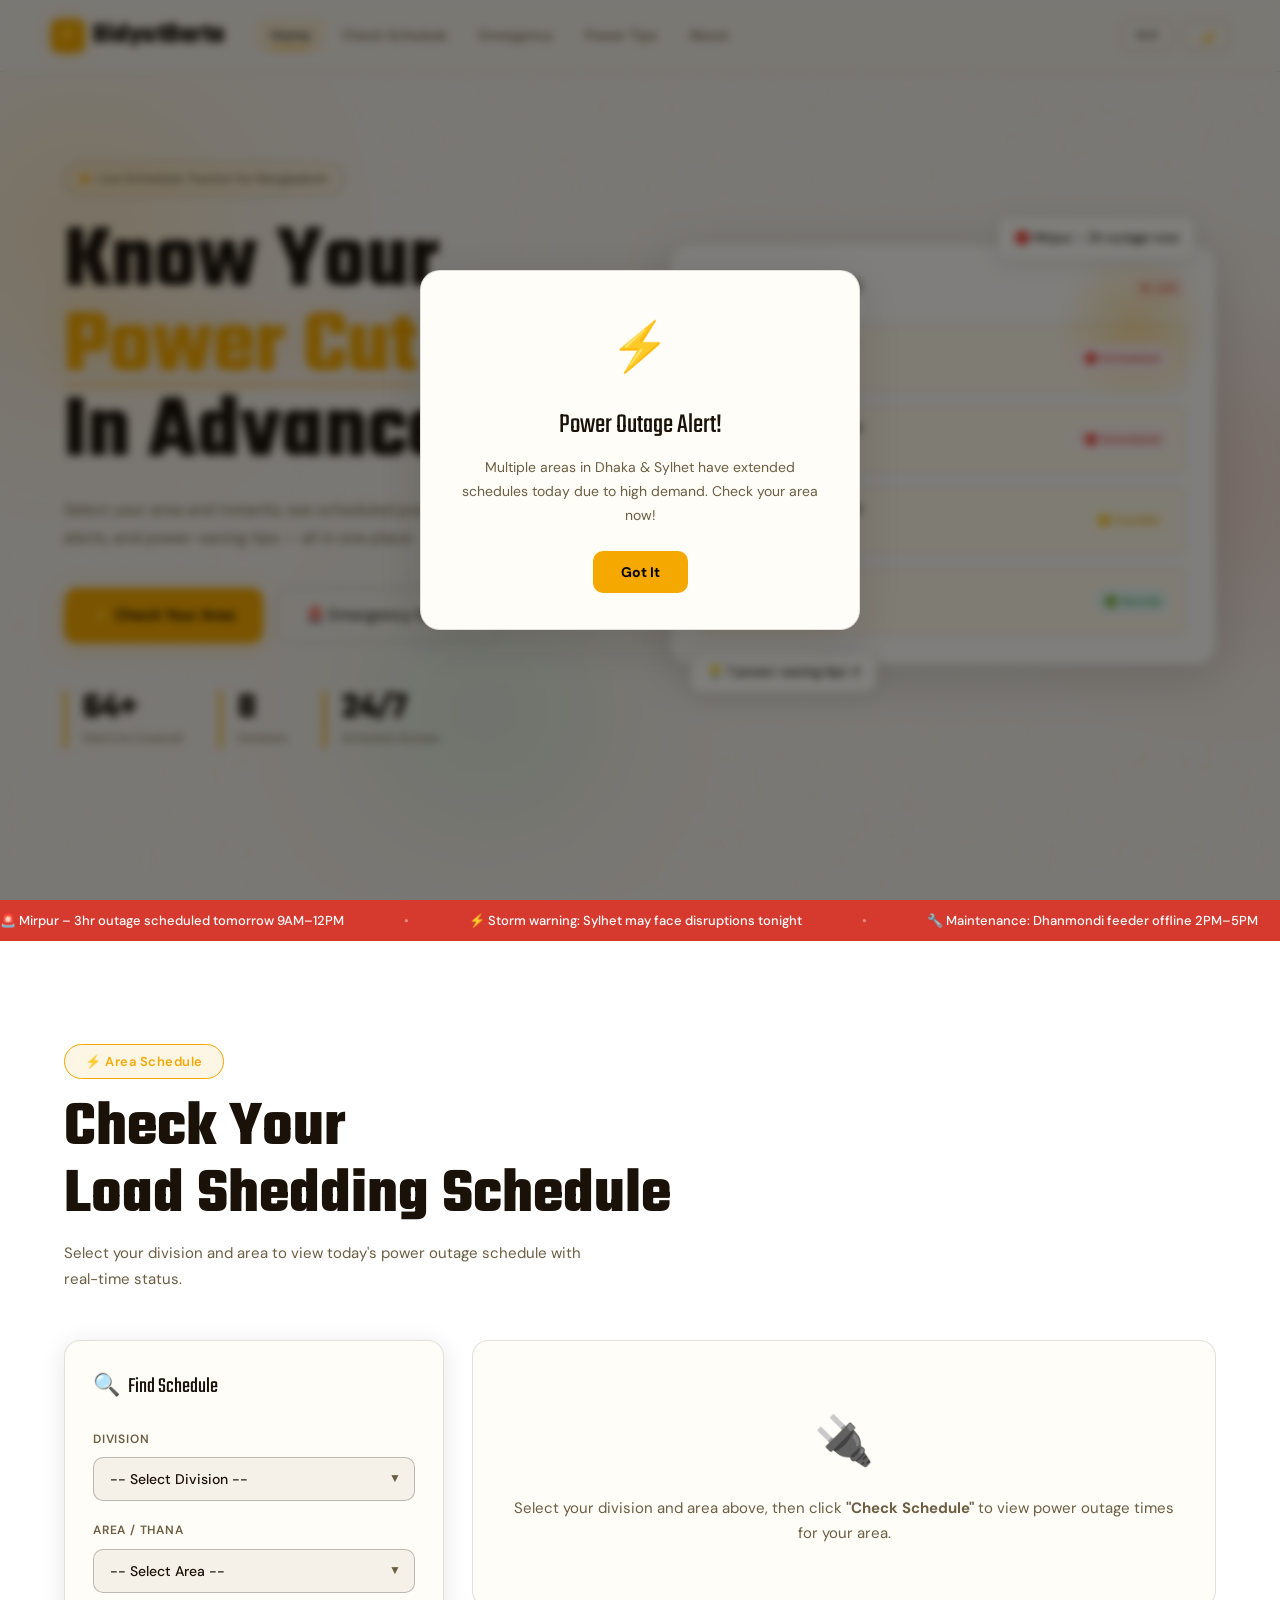
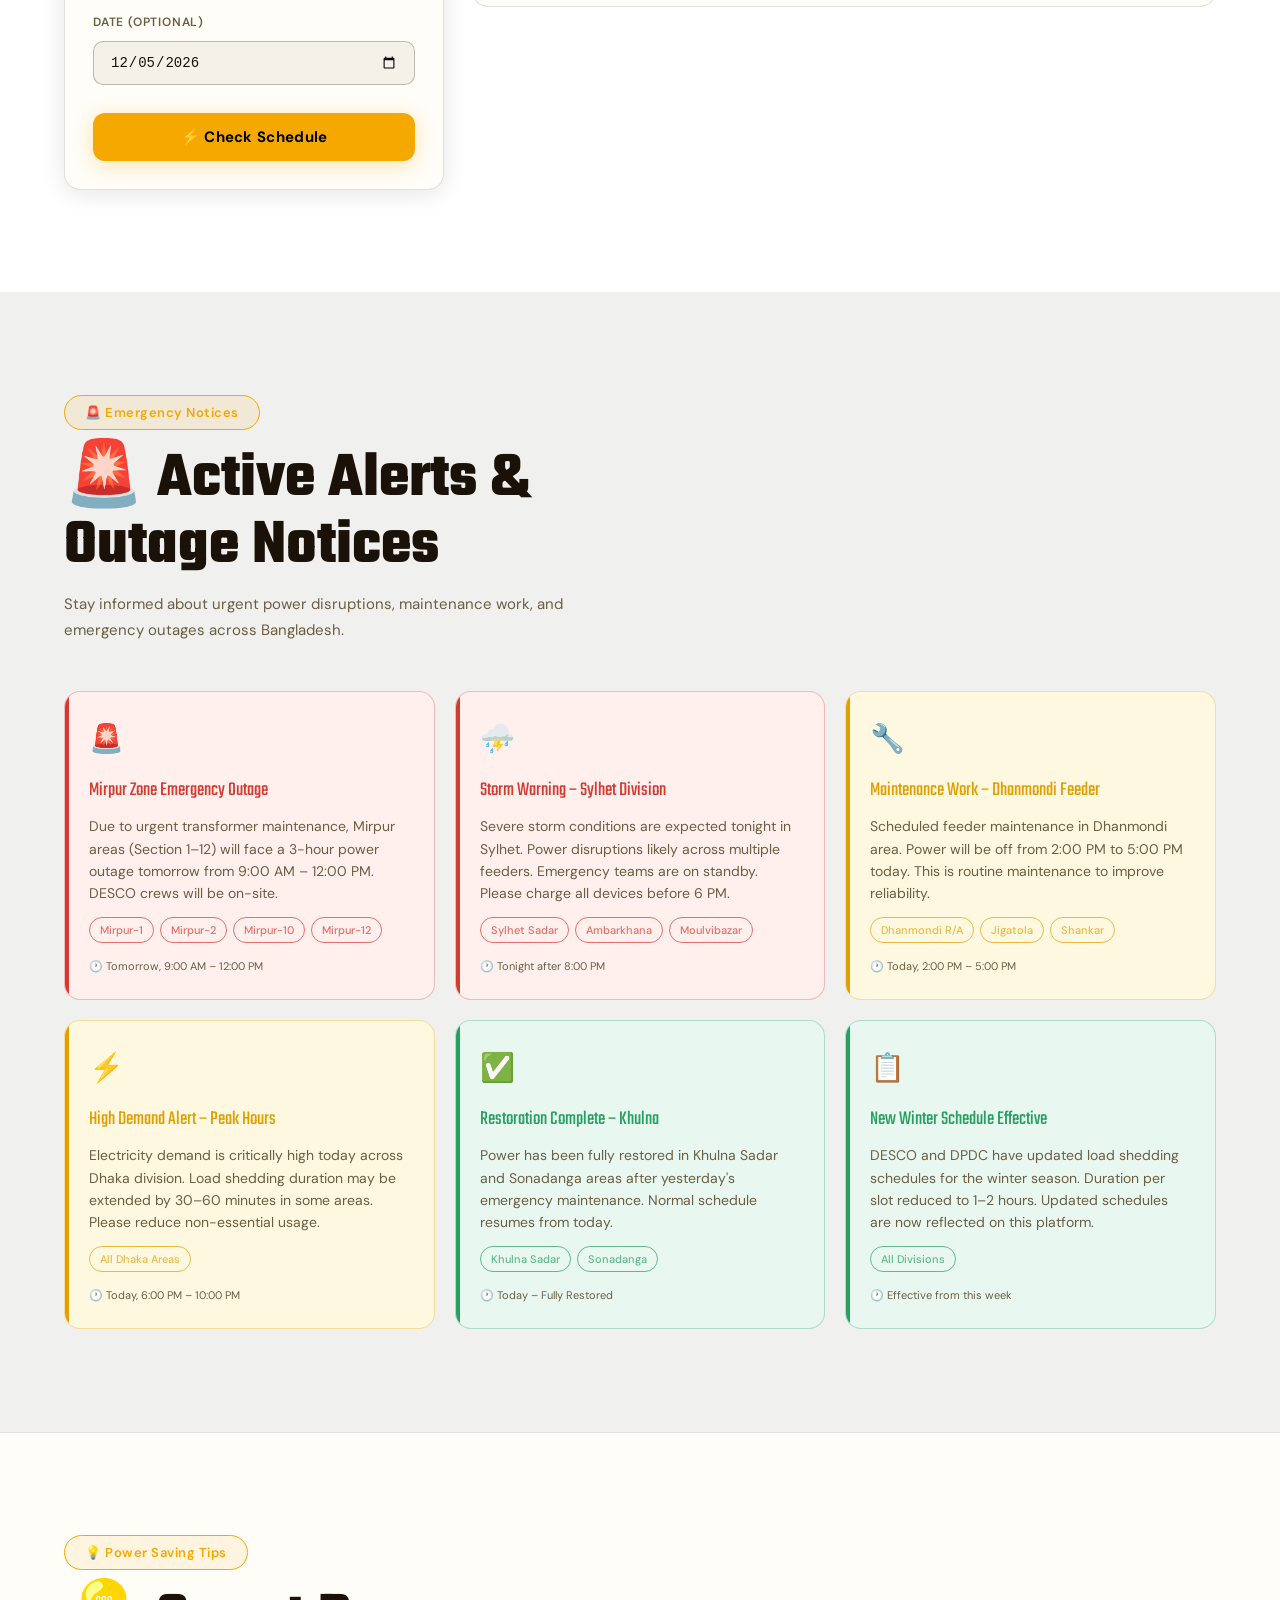
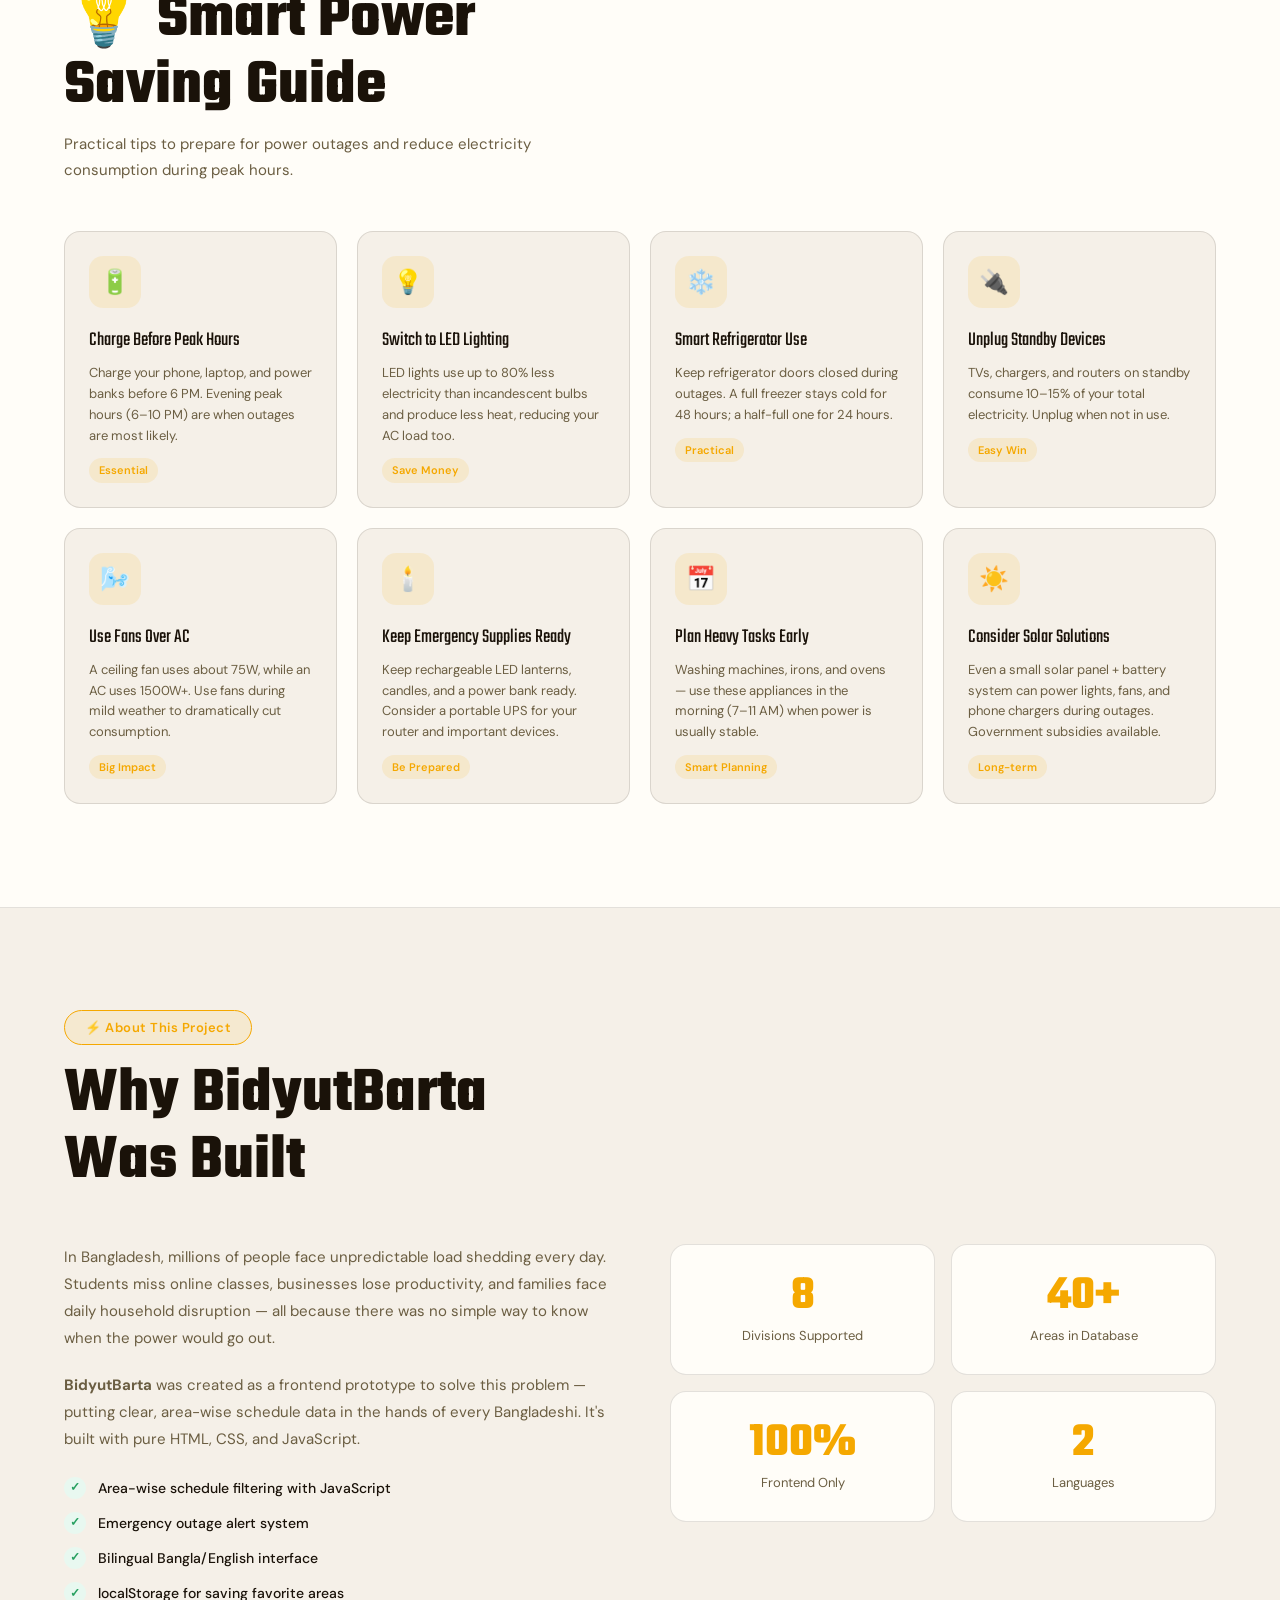
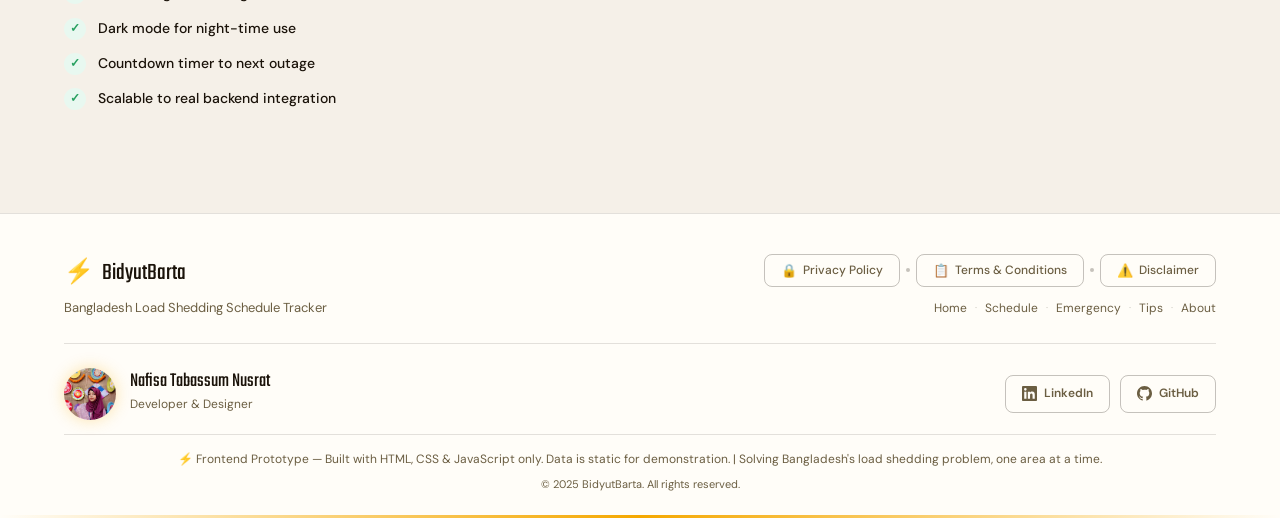
==== commit 788fcc5e: "update BidyutBarta website" ====
--- a/index.html
+++ b/index.html
@@ -4,721 +4,16 @@
   <meta charset="UTF-8" />
   <meta name="viewport" content="width=device-width, initial-scale=1.0" />
   <title>BidyutBarta | Load Shedding Schedule Bangladesh</title>
-  <link href="https://fonts.googleapis.com/css2?family=Teko:wght@400;600;700&family=DM+Sans:ital,wght@0,300;0,400;0,500;0,600;1,400&display=swap" rel="stylesheet" />
-  <style>
-    /* ===== CSS VARIABLES ===== */
-    :root {
-      --bg: #f5f0e8;
-      --bg-card: #fffdf8;
-      --bg-nav: rgba(245, 240, 232, 0.92);
-      --text: #1a1209;
-      --text-muted: #6b5e42;
-      --accent: #f5a800;
-      --accent-dark: #c98200;
-      --accent-glow: rgba(245, 168, 0, 0.3);
-      --red: #d63a2f;
-      --red-bg: #fff0ee;
-      --green: #27a060;
-      --green-bg: #e8f8f0;
-      --yellow: #e0a000;
-      --yellow-bg: #fff8e0;
-      --border: rgba(26, 18, 9, 0.12);
-      --border-strong: rgba(26, 18, 9, 0.25);
-      --shadow: 0 4px 24px rgba(26,18,9,0.10);
-      --shadow-lg: 0 12px 48px rgba(26,18,9,0.15);
-      --radius: 16px;
-      --nav-h: 72px;
-      --transition: 0.28s cubic-bezier(0.4, 0, 0.2, 1);
-    }
-    [data-theme="dark"] {
-      --bg: #0f0c06;
-      --bg-card: #1c1710;
-      --bg-nav: rgba(15, 12, 6, 0.95);
-      --text: #f5edd8;
-      --text-muted: #9c8c6a;
-      --accent: #f5a800;
-      --accent-dark: #e09500;
-      --accent-glow: rgba(245, 168, 0, 0.25);
-      --red: #f25f53;
-      --red-bg: #2a100d;
-      --green: #3dc47a;
-      --green-bg: #0c2419;
-      --yellow: #f5c842;
-      --yellow-bg: #251e07;
-      --border: rgba(245, 237, 216, 0.10);
-      --border-strong: rgba(245, 237, 216, 0.22);
-      --shadow: 0 4px 24px rgba(0,0,0,0.4);
-      --shadow-lg: 0 12px 48px rgba(0,0,0,0.5);
-    }
-
-    /* ===== RESET & BASE ===== */
-    *, *::before, *::after { box-sizing: border-box; margin: 0; padding: 0; }
-    html { scroll-behavior: smooth; font-size: 16px; }
-    body {
-      font-family: 'DM Sans', sans-serif;
-      background: var(--bg);
-      color: var(--text);
-      line-height: 1.65;
-      overflow-x: hidden;
-      transition: background var(--transition), color var(--transition);
-    }
-    a { text-decoration: none; color: inherit; }
-    button { cursor: pointer; font-family: inherit; border: none; outline: none; }
-    select { font-family: inherit; cursor: pointer; }
-    img { max-width: 100%; }
-
-    /* ===== SCROLLBAR ===== */
-    ::-webkit-scrollbar { width: 6px; }
-    ::-webkit-scrollbar-track { background: var(--bg); }
-    ::-webkit-scrollbar-thumb { background: var(--accent); border-radius: 99px; }
-
-    /* ===== NOISE TEXTURE OVERLAY ===== */
-    body::before {
-      content: '';
-      position: fixed; inset: 0; z-index: 0; pointer-events: none;
-      background-image: url("data:image/svg+xml,%3Csvg viewBox='0 0 256 256' xmlns='http://www.w3.org/2000/svg'%3E%3Cfilter id='noise'%3E%3CfeTurbulence type='fractalNoise' baseFrequency='0.9' numOctaves='4' stitchTiles='stitch'/%3E%3C/filter%3E%3Crect width='100%25' height='100%25' filter='url(%23noise)' opacity='0.03'/%3E%3C/svg%3E");
-      opacity: 0.4;
-    }
-
-    /* ===== NAVBAR ===== */
-    nav {
-      position: fixed; top: 0; left: 0; right: 0; z-index: 1000;
-      height: var(--nav-h);
-      background: var(--bg-nav);
-      backdrop-filter: blur(20px) saturate(1.8);
-      -webkit-backdrop-filter: blur(20px) saturate(1.8);
-      border-bottom: 1px solid var(--border);
-      display: flex; align-items: center;
-      padding: 0 clamp(16px, 4vw, 60px);
-      gap: 32px;
-      transition: background var(--transition), border-color var(--transition);
-    }
-    .nav-logo {
-      font-family: 'Teko', sans-serif;
-      font-size: 28px; font-weight: 700; letter-spacing: 0.5px;
-      color: var(--text);
-      display: flex; align-items: center; gap: 8px;
-      flex-shrink: 0;
-    }
-    .nav-logo .bolt {
-      display: inline-flex; align-items: center; justify-content: center;
-      width: 34px; height: 34px;
-      background: var(--accent);
-      border-radius: 8px;
-      font-size: 20px;
-      box-shadow: 0 0 16px var(--accent-glow);
-      animation: boltPulse 2s ease-in-out infinite;
-    }
-    @keyframes boltPulse {
-      0%, 100% { box-shadow: 0 0 12px var(--accent-glow); }
-      50% { box-shadow: 0 0 28px var(--accent-glow), 0 0 8px var(--accent); }
-    }
-    .nav-links {
-      display: flex; gap: 4px;
-      list-style: none;
-      flex: 1;
-    }
-    .nav-links a {
-      padding: 7px 14px;
-      border-radius: 8px;
-      font-size: 14px; font-weight: 500;
-      color: var(--text-muted);
-      transition: all var(--transition);
-      position: relative;
-    }
-    .nav-links a:hover, .nav-links a.active {
-      background: rgba(245, 168, 0, 0.12);
-      color: var(--text);
-    }
-    .nav-controls {
-      display: flex; align-items: center; gap: 10px; flex-shrink: 0;
-    }
-    .lang-toggle, .dark-toggle {
-      display: flex; align-items: center; gap: 6px;
-      padding: 7px 14px; border-radius: 8px;
-      border: 1px solid var(--border-strong);
-      font-size: 13px; font-weight: 500;
-      background: transparent; color: var(--text);
-      transition: all var(--transition);
-    }
-    .lang-toggle:hover, .dark-toggle:hover {
-      background: var(--accent); color: #000; border-color: var(--accent);
-      box-shadow: 0 0 16px var(--accent-glow);
-    }
-    .hamburger {
-      display: none;
-      flex-direction: column; gap: 5px;
-      padding: 8px; border-radius: 8px; background: transparent;
-      border: 1px solid var(--border-strong);
-    }
-    .hamburger span {
-      display: block; width: 20px; height: 2px;
-      background: var(--text); border-radius: 2px;
-      transition: all var(--transition);
-    }
-    .mobile-menu {
-      display: none;
-      position: fixed; top: var(--nav-h); left: 0; right: 0;
-      background: var(--bg-nav);
-      backdrop-filter: blur(20px);
-      border-bottom: 1px solid var(--border);
-      padding: 16px 24px 24px;
-      z-index: 999;
-    }
-    .mobile-menu.open { display: block; }
-    .mobile-menu a {
-      display: block; padding: 12px 0;
-      border-bottom: 1px solid var(--border);
-      font-weight: 500; color: var(--text-muted);
-      transition: color var(--transition);
-    }
-    .mobile-menu a:last-child { border-bottom: none; }
-    .mobile-menu a:hover { color: var(--accent); }
-    .mobile-controls { display: flex; gap: 10px; padding-top: 16px; }
-
-    /* ===== SECTION COMMON ===== */
-    section {
-      position: relative; z-index: 1;
-      padding: clamp(60px, 8vw, 120px) clamp(16px, 5vw, 80px);
-    }
-    .section-label {
-      font-size: 11px; font-weight: 600; letter-spacing: 3px; text-transform: uppercase;
-      color: var(--accent); margin-bottom: 12px;
-      display: flex; align-items: center; gap: 8px;
-    }
-    .section-label::before {
-      content: ''; display: block; width: 24px; height: 2px; background: var(--accent);
-    }
-    .section-title {
-      font-family: 'Teko', sans-serif;
-      font-size: clamp(36px, 5vw, 64px);
-      font-weight: 700; line-height: 1.05;
-      color: var(--text);
-    }
-    .section-subtitle {
-      font-size: 16px; color: var(--text-muted);
-      max-width: 540px; margin-top: 12px;
-    }
-    .container { max-width: 1160px; margin: 0 auto; }
-
-    /* ===== HERO ===== */
-    #home {
-      min-height: 100vh;
-      display: flex; align-items: center;
-      padding-top: calc(var(--nav-h) + 40px);
-      overflow: hidden;
-    }
-    .hero-inner {
-      display: grid; grid-template-columns: 1fr 1fr;
-      gap: 60px; align-items: center;
-      max-width: 1160px; margin: 0 auto; width: 100%;
-    }
-    .hero-tag {
-      display: inline-flex; align-items: center; gap: 8px;
-      padding: 6px 16px; border-radius: 999px;
-      border: 1px solid var(--border-strong);
-      background: rgba(245, 168, 0, 0.08);
-      font-size: 13px; font-weight: 500; color: var(--text-muted);
-      margin-bottom: 24px;
-      animation: fadeUp 0.6s ease both;
-    }
-    .hero-tag .dot {
-      width: 8px; height: 8px; border-radius: 50%; background: var(--accent);
-      animation: pulse 1.5s ease infinite;
-    }
-    @keyframes pulse {
-      0%, 100% { transform: scale(1); opacity: 1; }
-      50% { transform: scale(1.5); opacity: 0.6; }
-    }
-    .hero-title {
-      font-family: 'Teko', sans-serif;
-      font-size: clamp(52px, 7vw, 92px);
-      font-weight: 700; line-height: 0.95;
-      color: var(--text);
-      animation: fadeUp 0.6s 0.1s ease both;
-    }
-    .hero-title .highlight {
-      color: var(--accent);
-      text-shadow: 0 0 40px var(--accent-glow);
-    }
-    .hero-subtitle {
-      margin-top: 20px; font-size: 17px; color: var(--text-muted); line-height: 1.7;
-      animation: fadeUp 0.6s 0.2s ease both;
-    }
-    .hero-actions {
-      display: flex; gap: 14px; margin-top: 36px; flex-wrap: wrap;
-      animation: fadeUp 0.6s 0.3s ease both;
-    }
-    .btn-primary {
-      display: inline-flex; align-items: center; gap: 8px;
-      padding: 14px 28px; border-radius: 12px;
-      background: var(--accent); color: #000;
-      font-size: 15px; font-weight: 600;
-      transition: all var(--transition);
-      box-shadow: 0 4px 20px var(--accent-glow);
-    }
-    .btn-primary:hover {
-      transform: translateY(-2px);
-      box-shadow: 0 8px 32px var(--accent-glow);
-    }
-    .btn-secondary {
-      display: inline-flex; align-items: center; gap: 8px;
-      padding: 14px 28px; border-radius: 12px;
-      border: 1px solid var(--border-strong);
-      background: transparent; color: var(--text);
-      font-size: 15px; font-weight: 500;
-      transition: all var(--transition);
-    }
-    .btn-secondary:hover {
-      background: var(--bg-card); border-color: var(--accent); color: var(--accent);
-    }
-    .hero-stats {
-      display: flex; gap: 36px; margin-top: 48px;
-      animation: fadeUp 0.6s 0.4s ease both;
-    }
-    .stat { border-left: 3px solid var(--accent); padding-left: 16px; }
-    .stat-num {
-      font-family: 'Teko', sans-serif; font-size: 36px; font-weight: 700;
-      color: var(--text); line-height: 1;
-    }
-    .stat-label { font-size: 12px; color: var(--text-muted); margin-top: 2px; }
-
-    /* Hero visual */
-    .hero-visual {
-      position: relative; animation: fadeUp 0.6s 0.2s ease both;
-    }
-    .hero-card {
-      background: var(--bg-card);
-      border: 1px solid var(--border);
-      border-radius: 20px;
-      padding: 28px;
-      box-shadow: var(--shadow-lg);
-      position: relative; overflow: hidden;
-    }
-    .hero-card::before {
-      content: '';
-      position: absolute; top: -40px; right: -40px;
-      width: 200px; height: 200px; border-radius: 50%;
-      background: radial-gradient(circle, var(--accent-glow), transparent 70%);
-      pointer-events: none;
-    }
-    .hc-header {
-      display: flex; justify-content: space-between; align-items: center; margin-bottom: 20px;
-    }
-    .hc-title { font-family: 'Teko', sans-serif; font-size: 18px; letter-spacing: 0.5px; }
-    .live-badge {
-      display: flex; align-items: center; gap: 6px;
-      background: var(--red-bg); color: var(--red);
-      padding: 4px 10px; border-radius: 999px; font-size: 11px; font-weight: 600;
-    }
-    .live-badge .dot { width: 6px; height: 6px; border-radius: 50%; background: var(--red); animation: pulse 1s infinite; }
-    .schedule-list { display: flex; flex-direction: column; gap: 10px; }
-    .sch-item {
-      display: flex; justify-content: space-between; align-items: center;
-      padding: 12px 16px; border-radius: 12px;
-      background: rgba(245, 168, 0, 0.06); border: 1px solid var(--border);
-    }
-    .sch-time { font-weight: 600; font-size: 14px; }
-    .sch-area { font-size: 12px; color: var(--text-muted); margin-top: 2px; }
-    .badge {
-      display: inline-flex; align-items: center; gap: 4px;
-      padding: 4px 10px; border-radius: 999px; font-size: 11px; font-weight: 600;
-    }
-    .badge-red { background: var(--red-bg); color: var(--red); }
-    .badge-green { background: var(--green-bg); color: var(--green); }
-    .badge-yellow { background: var(--yellow-bg); color: var(--yellow); }
-
-    /* Floating elements */
-    .float-el {
-      position: absolute;
-      background: var(--bg-card); border: 1px solid var(--border);
-      border-radius: 12px; padding: 10px 16px;
-      box-shadow: var(--shadow); font-size: 13px; font-weight: 500;
-      white-space: nowrap;
-    }
-    .float-el.top-right { top: -20px; right: -10px; animation: float 3s ease-in-out infinite; }
-    .float-el.bottom-left { bottom: -16px; left: -20px; animation: float 3s 1.5s ease-in-out infinite; }
-    @keyframes float { 0%, 100% { transform: translateY(0); } 50% { transform: translateY(-8px); } }
-    @keyframes fadeUp {
-      from { opacity: 0; transform: translateY(20px); }
-      to { opacity: 1; transform: translateY(0); }
-    }
-
-    /* ===== TICKER BAR ===== */
-    .ticker-bar {
-      background: var(--red);
-      color: #fff;
-      padding: 10px 0;
-      overflow: hidden;
-      position: relative; z-index: 1;
-    }
-    .ticker-inner {
-      display: flex; gap: 60px;
-      animation: ticker 30s linear infinite;
-      width: max-content;
-    }
-    .ticker-inner span { white-space: nowrap; font-size: 13px; font-weight: 500; }
-    .ticker-inner .sep { color: rgba(255,255,255,0.4); }
-    @keyframes ticker { from { transform: translateX(0); } to { transform: translateX(-50%); } }
-
-    /* ===== SCHEDULE SECTION ===== */
-    #schedule { background: var(--bg); }
-    .schedule-wrapper {
-      display: grid; grid-template-columns: 380px 1fr;
-      gap: 28px; margin-top: 48px;
-    }
-    .search-panel {
-      background: var(--bg-card);
-      border: 1px solid var(--border);
-      border-radius: var(--radius);
-      padding: 28px;
-      box-shadow: var(--shadow);
-      height: fit-content;
-      position: sticky; top: 88px;
-    }
-    .panel-title {
-      font-family: 'Teko', sans-serif; font-size: 22px; margin-bottom: 24px;
-      display: flex; align-items: center; gap: 8px;
-    }
-    .field-group { margin-bottom: 20px; }
-    .field-label { font-size: 12px; font-weight: 600; letter-spacing: 0.8px; text-transform: uppercase; color: var(--text-muted); margin-bottom: 8px; }
-    .field-select, .field-input {
-      width: 100%; padding: 12px 16px;
-      border-radius: 10px; border: 1px solid var(--border-strong);
-      background: var(--bg); color: var(--text);
-      font-size: 14px; font-weight: 500;
-      transition: all var(--transition);
-      appearance: none; -webkit-appearance: none;
-    }
-    .field-select:focus, .field-input:focus {
-      outline: none; border-color: var(--accent);
-      box-shadow: 0 0 0 3px var(--accent-glow);
-    }
-    .select-wrap { position: relative; }
-    .select-arrow {
-      position: absolute; right: 14px; top: 50%; transform: translateY(-50%);
-      pointer-events: none; color: var(--text-muted); font-size: 12px;
-    }
-    .btn-check {
-      width: 100%; padding: 14px;
-      border-radius: 12px; border: none;
-      background: var(--accent); color: #000;
-      font-size: 15px; font-weight: 700;
-      letter-spacing: 0.3px;
-      transition: all var(--transition);
-      box-shadow: 0 4px 20px var(--accent-glow);
-      margin-top: 8px;
-    }
-    .btn-check:hover {
-      transform: translateY(-2px);
-      box-shadow: 0 8px 32px var(--accent-glow);
-    }
-    .btn-check:active { transform: scale(0.98); }
-
-    /* Results */
-    .results-panel { display: flex; flex-direction: column; gap: 16px; }
-    .result-empty {
-      background: var(--bg-card); border: 1px solid var(--border);
-      border-radius: var(--radius); padding: 60px 40px;
-      text-align: center; color: var(--text-muted);
-    }
-    .result-empty .icon { font-size: 48px; margin-bottom: 16px; display: block; }
-    .result-empty p { font-size: 15px; }
-
-    .result-header {
-      display: flex; justify-content: space-between; align-items: center;
-      background: var(--bg-card); border: 1px solid var(--border);
-      border-radius: var(--radius); padding: 20px 24px;
-    }
-    .result-area-name { font-family: 'Teko', sans-serif; font-size: 28px; }
-    .result-meta { font-size: 13px; color: var(--text-muted); margin-top: 2px; }
-
-    .result-card {
-      background: var(--bg-card); border: 1px solid var(--border);
-      border-radius: var(--radius); padding: 20px 24px;
-      display: flex; justify-content: space-between; align-items: center;
-      transition: all var(--transition);
-      animation: fadeUp 0.4s ease both;
-    }
-    .result-card:hover {
-      border-color: var(--accent);
-      box-shadow: 0 0 0 1px var(--accent), var(--shadow);
-    }
-    .rc-left { display: flex; align-items: center; gap: 16px; }
-    .rc-icon {
-      width: 48px; height: 48px; border-radius: 12px;
-      background: rgba(245, 168, 0, 0.10);
-      display: flex; align-items: center; justify-content: center; font-size: 22px;
-      flex-shrink: 0;
-    }
-    .rc-time { font-family: 'Teko', sans-serif; font-size: 22px; line-height: 1; }
-    .rc-duration { font-size: 12px; color: var(--text-muted); margin-top: 2px; }
-
-    .countdown-box {
-      text-align: right;
-    }
-    .countdown-label { font-size: 11px; color: var(--text-muted); text-transform: uppercase; letter-spacing: 1px; }
-    .countdown-timer {
-      font-family: 'Teko', sans-serif; font-size: 22px; font-weight: 700; color: var(--red);
-      letter-spacing: 1px; margin-top: 2px;
-    }
-    .countdown-timer.green { color: var(--green); }
-
-    /* Weekly view */
-    .weekly-toggle {
-      display: flex; gap: 10px; margin-top: 28px; margin-bottom: 8px; flex-wrap: wrap;
-    }
-    .week-btn {
-      padding: 7px 16px; border-radius: 8px; font-size: 13px; font-weight: 500;
-      border: 1px solid var(--border-strong); background: transparent; color: var(--text-muted);
-      transition: all var(--transition);
-    }
-    .week-btn.active, .week-btn:hover {
-      background: var(--accent); color: #000; border-color: var(--accent);
-    }
-
-    /* Fav button */
-    .btn-fav {
-      padding: 10px 18px; border-radius: 10px; font-size: 13px; font-weight: 600;
-      border: 1px solid var(--border-strong); background: transparent; color: var(--text);
-      transition: all var(--transition); display: flex; align-items: center; gap: 6px;
-    }
-    .btn-fav:hover { border-color: var(--accent); color: var(--accent); }
-    .btn-fav.saved { background: rgba(245,168,0,0.12); border-color: var(--accent); color: var(--accent); }
-
-    /* Saved area pill */
-    .saved-areas { display: flex; gap: 8px; flex-wrap: wrap; margin-top: 20px; }
-    .saved-pill {
-      display: flex; align-items: center; gap: 6px;
-      padding: 6px 12px; border-radius: 999px; font-size: 12px; font-weight: 500;
-      background: rgba(245,168,0,0.10); border: 1px solid var(--border-strong);
-      cursor: pointer; transition: all var(--transition); color: var(--text);
-    }
-    .saved-pill:hover { background: var(--accent); color: #000; border-color: var(--accent); }
-    .saved-pill .remove { color: inherit; font-size: 14px; line-height: 1; }
-
-    /* ===== EMERGENCY SECTION ===== */
-    #emergency { background: var(--bg); }
-    .emergency-grid { display: grid; grid-template-columns: repeat(auto-fill, minmax(320px, 1fr)); gap: 20px; margin-top: 48px; }
-    .alert-card {
-      border-radius: var(--radius); padding: 24px;
-      position: relative; overflow: hidden;
-      transition: all var(--transition);
-      animation: fadeUp 0.5s ease both;
-    }
-    .alert-card:hover { transform: translateY(-4px); box-shadow: var(--shadow-lg); }
-    .alert-card.critical {
-      background: var(--red-bg); border: 1px solid rgba(214, 58, 47, 0.3);
-    }
-    .alert-card.warning {
-      background: var(--yellow-bg); border: 1px solid rgba(224, 160, 0, 0.3);
-    }
-    .alert-card.info {
-      background: var(--green-bg); border: 1px solid rgba(39, 160, 96, 0.3);
-    }
-    .alert-card::before {
-      content: ''; position: absolute; left: 0; top: 0; bottom: 0; width: 4px; border-radius: 4px 0 0 4px;
-    }
-    .alert-card.critical::before { background: var(--red); }
-    .alert-card.warning::before { background: var(--yellow); }
-    .alert-card.info::before { background: var(--green); }
-    .alert-icon { font-size: 28px; margin-bottom: 12px; display: block; }
-    .alert-title {
-      font-family: 'Teko', sans-serif; font-size: 20px; margin-bottom: 8px;
-    }
-    .alert-card.critical .alert-title { color: var(--red); }
-    .alert-card.warning .alert-title { color: var(--yellow); }
-    .alert-card.info .alert-title { color: var(--green); }
-    .alert-body { font-size: 14px; color: var(--text-muted); line-height: 1.6; }
-    .alert-meta { font-size: 11px; color: var(--text-muted); margin-top: 14px; display: flex; align-items: center; gap: 6px; }
-    .alert-areas { display: flex; gap: 6px; flex-wrap: wrap; margin-top: 12px; }
-    .area-chip {
-      padding: 3px 10px; border-radius: 999px; font-size: 11px; font-weight: 500;
-      border: 1px solid currentColor; opacity: 0.7;
-    }
-
-    /* ===== TIPS SECTION ===== */
-    #tips {
-      background: var(--bg-card);
-      border-top: 1px solid var(--border);
-      border-bottom: 1px solid var(--border);
-    }
-    .tips-grid { display: grid; grid-template-columns: repeat(auto-fill, minmax(220px, 1fr)); gap: 20px; margin-top: 48px; }
-    .tip-card {
-      background: var(--bg);
-      border: 1px solid var(--border);
-      border-radius: var(--radius); padding: 24px;
-      transition: all var(--transition);
-      animation: fadeUp 0.5s ease both;
-      position: relative; overflow: hidden;
-    }
-    .tip-card::after {
-      content: ''; position: absolute; bottom: -30px; right: -30px;
-      width: 100px; height: 100px; border-radius: 50%;
-      background: radial-gradient(circle, var(--accent-glow), transparent 70%);
-      pointer-events: none; opacity: 0;
-      transition: opacity var(--transition);
-    }
-    .tip-card:hover { border-color: var(--accent); transform: translateY(-4px); box-shadow: var(--shadow); }
-    .tip-card:hover::after { opacity: 1; }
-    .tip-icon {
-      width: 52px; height: 52px; border-radius: 14px;
-      background: rgba(245, 168, 0, 0.12);
-      display: flex; align-items: center; justify-content: center;
-      font-size: 24px; margin-bottom: 16px;
-      transition: all var(--transition);
-    }
-    .tip-card:hover .tip-icon { background: var(--accent); transform: scale(1.1); }
-    .tip-title { font-family: 'Teko', sans-serif; font-size: 20px; margin-bottom: 6px; }
-    .tip-body { font-size: 13px; color: var(--text-muted); line-height: 1.6; }
-    .tip-tag {
-      display: inline-block; margin-top: 12px;
-      padding: 3px 10px; border-radius: 999px; font-size: 11px; font-weight: 600;
-      background: rgba(245,168,0,0.12); color: var(--accent);
-    }
-
-    /* ===== ABOUT SECTION ===== */
-    #about { background: var(--bg); }
-    .about-grid { display: grid; grid-template-columns: 1fr 1fr; gap: 60px; align-items: start; margin-top: 48px; }
-    .about-text p { color: var(--text-muted); font-size: 15px; line-height: 1.8; margin-bottom: 20px; }
-    .feature-list { list-style: none; display: flex; flex-direction: column; gap: 12px; margin-top: 24px; }
-    .feature-list li {
-      display: flex; align-items: center; gap: 12px;
-      font-size: 14px; font-weight: 500;
-    }
-    .feature-list li::before {
-      content: '✓'; display: flex; align-items: center; justify-content: center;
-      width: 22px; height: 22px; border-radius: 50%; flex-shrink: 0;
-      background: var(--green-bg); color: var(--green); font-size: 12px; font-weight: 700;
-    }
-    .about-stats {
-      display: grid; grid-template-columns: 1fr 1fr; gap: 16px;
-    }
-    .astat-card {
-      background: var(--bg-card); border: 1px solid var(--border);
-      border-radius: var(--radius); padding: 28px;
-      text-align: center;
-      transition: all var(--transition);
-    }
-    .astat-card:hover { border-color: var(--accent); box-shadow: var(--shadow); }
-    .astat-num {
-      font-family: 'Teko', sans-serif; font-size: 48px; font-weight: 700;
-      color: var(--accent); line-height: 1;
-    }
-    .astat-label { font-size: 13px; color: var(--text-muted); margin-top: 4px; }
-
-    /* ===== FOOTER ===== */
-    footer {
-      position: relative; z-index: 1;
-      background: var(--bg-card);
-      border-top: 1px solid var(--border);
-      padding: 48px clamp(16px, 5vw, 80px) 28px;
-    }
-    .footer-inner {
-      max-width: 1160px; margin: 0 auto;
-      display: flex; justify-content: space-between; align-items: center; flex-wrap: wrap; gap: 20px;
-    }
-    .footer-logo { font-family: 'Teko', sans-serif; font-size: 24px; display: flex; align-items: center; gap: 8px; }
-    .footer-copy { font-size: 13px; color: var(--text-muted); margin-top: 4px; }
-    .footer-links { display: flex; gap: 24px; }
-    .footer-links a { font-size: 13px; color: var(--text-muted); transition: color var(--transition); }
-    .footer-links a:hover { color: var(--accent); }
-    .footer-credit {
-      max-width: 1160px; margin: 24px auto 0;
-      padding-top: 24px; border-top: 1px solid var(--border);
-      text-align: center; font-size: 12px; color: var(--text-muted);
-    }
-
-    /* ===== LOADING OVERLAY ===== */
-    .loading-overlay {
-      position: fixed; inset: 0; background: var(--bg); z-index: 9999;
-      display: flex; align-items: center; justify-content: center; flex-direction: column; gap: 20px;
-      transition: opacity 0.5s ease;
-    }
-    .loading-overlay.hidden { opacity: 0; pointer-events: none; }
-    .loader-bolt { font-size: 48px; animation: boltSpin 0.8s linear infinite; }
-    @keyframes boltSpin { from { transform: rotate(0deg) scale(1); } 50% { transform: rotate(180deg) scale(1.3); } to { transform: rotate(360deg) scale(1); } }
-    .loader-text { font-family: 'Teko', sans-serif; font-size: 20px; color: var(--text-muted); letter-spacing: 2px; text-transform: uppercase; }
-
-    /* ===== POPUP ===== */
-    .popup-overlay {
-      position: fixed; inset: 0; background: rgba(0,0,0,0.5);
-      z-index: 2000; display: flex; align-items: center; justify-content: center;
-      opacity: 0; pointer-events: none; transition: opacity var(--transition);
-      backdrop-filter: blur(4px);
-    }
-    .popup-overlay.show { opacity: 1; pointer-events: all; }
-    .popup {
-      background: var(--bg-card); border: 1px solid var(--border);
-      border-radius: 20px; padding: 36px; max-width: 440px; width: 90%;
-      box-shadow: var(--shadow-lg);
-      transform: translateY(20px) scale(0.95);
-      transition: transform var(--transition);
-      text-align: center;
-    }
-    .popup-overlay.show .popup { transform: translateY(0) scale(1); }
-    .popup-icon { font-size: 48px; margin-bottom: 16px; display: block; }
-    .popup-title { font-family: 'Teko', sans-serif; font-size: 28px; margin-bottom: 8px; }
-    .popup-body { font-size: 14px; color: var(--text-muted); line-height: 1.7; margin-bottom: 24px; }
-    .popup-close {
-      padding: 12px 28px; border-radius: 10px;
-      background: var(--accent); color: #000;
-      font-size: 14px; font-weight: 700;
-      transition: all var(--transition);
-    }
-    .popup-close:hover { transform: scale(1.05); box-shadow: 0 4px 16px var(--accent-glow); }
-
-    /* ===== TOAST ===== */
-    .toast-container {
-      position: fixed; bottom: 24px; right: 24px; z-index: 1500;
-      display: flex; flex-direction: column; gap: 10px; align-items: flex-end;
-    }
-    .toast {
-      background: var(--bg-card); border: 1px solid var(--border);
-      border-radius: 12px; padding: 14px 20px;
-      box-shadow: var(--shadow-lg);
-      font-size: 14px; font-weight: 500;
-      display: flex; align-items: center; gap: 10px;
-      transform: translateX(120%); transition: transform 0.4s cubic-bezier(0.4,0,0.2,1);
-      max-width: 320px;
-    }
-    .toast.show { transform: translateX(0); }
-    .toast.success { border-left: 3px solid var(--green); }
-    .toast.error { border-left: 3px solid var(--red); }
-    .toast.info { border-left: 3px solid var(--accent); }
-
-    /* ===== RESPONSIVE ===== */
-    @media (max-width: 900px) {
-      .nav-links { display: none; }
-      .hamburger { display: flex; }
-      .hero-inner { grid-template-columns: 1fr; }
-      .hero-visual { display: none; }
-      .schedule-wrapper { grid-template-columns: 1fr; }
-      .search-panel { position: static; }
-      .about-grid { grid-template-columns: 1fr; gap: 36px; }
-    }
-    @media (max-width: 600px) {
-      .hero-stats { gap: 20px; flex-wrap: wrap; }
-      .tips-grid { grid-template-columns: 1fr 1fr; }
-      .about-stats { grid-template-columns: 1fr 1fr; }
-    }
-    @media (max-width: 400px) {
-      .tips-grid { grid-template-columns: 1fr; }
-    }
-
-    /* Bangla font override when in Bangla mode */
-    [data-lang="bn"] .lang-en { display: none; }
-    [data-lang="en"] .lang-bn { display: none; }
-    [data-lang="bn"] {
-      font-family: 'DM Sans', 'Noto Sans Bengali', sans-serif;
-    }
-  </style>
+  <link rel="icon" type="image/svg+xml" href="data:image/svg+xml,<svg xmlns='http://www.w3.org/2000/svg' viewBox='0 0 100 100'><rect width='100' height='100' rx='20' fill='%23f5a800'/><text y='.9em' font-size='72' x='10'>⚡</text></svg>" />
+  <link href="https://fonts.googleapis.com/css2?family=Teko:wght@400;600;700&family=DM+Sans:ital,opsz,wght@0,9..40,300;0,9..40,400;0,9..40,500;0,9..40,600;1,9..40,400&family=Hind+Siliguri:wght@300;400;500;600;700&display=swap" rel="stylesheet" />
+  <link rel="stylesheet" href="style.css" />
 </head>
 <body>
 
 <!-- LOADING OVERLAY -->
 <div class="loading-overlay" id="loader">
   <span class="loader-bolt">⚡</span>
+  <div class="loader-bar"><div class="loader-bar-fill"></div></div>
   <span class="loader-text">BidyutBarta Loading...</span>
 </div>
 
@@ -774,6 +69,11 @@
 
 <!-- ===== HERO SECTION ===== -->
 <section id="home">
+  <!-- Glowing Orbs -->
+  <div class="orb orb-1"></div>
+  <div class="orb orb-2"></div>
+  <div class="orb orb-3"></div>
+
   <div class="hero-inner">
     <div class="hero-left">
       <div class="hero-tag">
@@ -801,7 +101,7 @@
       </div>
       <div class="hero-stats">
         <div class="stat">
-          <div class="stat-num">64+</div>
+          <div class="stat-num" data-target="64">64+</div>
           <div class="stat-label lang-en">Districts Covered</div>
           <div class="stat-label lang-bn">জেলা আচ্ছাদিত</div>
         </div>
@@ -888,20 +188,18 @@
 <!-- ===== SCHEDULE SECTION ===== -->
 <section id="schedule">
   <div class="container">
-    <div class="section-label lang-en">Area Schedule</div>
-    <div class="section-label lang-bn">এলাকার সময়সূচি</div>
-    <h2 class="section-title">
+    <div style="margin-bottom:16px;"><button class="about-bounce-btn"><span class="lang-en">⚡ Area Schedule</span><span class="lang-bn">⚡ এলাকার সময়সূচি</span></button></div>
+    <h2 class="section-title reveal delay-1">
       <span class="lang-en">Check Your<br>Load Shedding Schedule</span>
       <span class="lang-bn">লোডশেডিং<br>সময়সূচি দেখুন</span>
     </h2>
-    <p class="section-subtitle">
+    <p class="section-subtitle reveal delay-2">
       <span class="lang-en">Select your division and area to view today's power outage schedule with real-time status.</span>
       <span class="lang-bn">আপনার বিভাগ ও এলাকা বেছে নিন এবং আজকের লোডশেডিং সময়সূচি দেখুন।</span>
     </p>
 
     <div class="schedule-wrapper">
-      <!-- Search Panel -->
-      <div class="search-panel">
+      <div class="search-panel reveal-left delay-3">
         <div class="panel-title">🔍 <span class="lang-en">Find Schedule</span><span class="lang-bn">সময়সূচি খুঁজুন</span></div>
 
         <div class="field-group">
@@ -944,7 +242,6 @@
           ⚡ <span class="lang-en">Check Schedule</span><span class="lang-bn">সময়সূচি দেখুন</span>
         </button>
 
-        <!-- Saved Areas -->
         <div id="savedSection" style="margin-top:24px; display:none;">
           <div class="field-label lang-en" style="margin-bottom:10px;">⭐ Saved Areas</div>
           <div class="field-label lang-bn" style="margin-bottom:10px;">⭐ সংরক্ষিত এলাকা</div>
@@ -952,7 +249,6 @@
         </div>
       </div>
 
-      <!-- Results Panel -->
       <div class="results-panel" id="resultsPanel">
         <div class="result-empty" id="resultEmpty">
           <span class="icon">🔌</span>
@@ -967,57 +263,55 @@
 <!-- ===== EMERGENCY SECTION ===== -->
 <section id="emergency">
   <div class="container">
-    <div class="section-label lang-en">Emergency Notices</div>
-    <div class="section-label lang-bn">জরুরি বিজ্ঞপ্তি</div>
-    <h2 class="section-title">
+    <div style="margin-bottom:16px;"><button class="about-bounce-btn"><span class="lang-en">🚨 Emergency Notices</span><span class="lang-bn">🚨 জরুরি বিজ্ঞপ্তি</span></button></div>
+    <h2 class="section-title reveal delay-1">
       <span class="lang-en">🚨 Active Alerts &<br>Outage Notices</span>
       <span class="lang-bn">🚨 সক্রিয় সতর্কতা<br>ও বিজ্ঞপ্তি</span>
     </h2>
-    <p class="section-subtitle">
+    <p class="section-subtitle reveal delay-2">
       <span class="lang-en">Stay informed about urgent power disruptions, maintenance work, and emergency outages across Bangladesh.</span>
       <span class="lang-bn">বাংলাদেশে জরুরি বিদ্যুৎ বিপর্যয়, রক্ষণাবেক্ষণ কাজ ও জরুরি বিচ্ছিন্নতা সম্পর্কে আপডেট থাকুন।</span>
     </p>
-    <div class="emergency-grid" id="emergencyGrid">
-      <!-- Populated by JS -->
-    </div>
+    <div class="emergency-grid" id="emergencyGrid"></div>
   </div>
 </section>
 
 <!-- ===== TIPS SECTION ===== -->
 <section id="tips">
   <div class="container">
-    <div class="section-label lang-en">Power Saving Tips</div>
-    <div class="section-label lang-bn">বিদ্যুৎ সাশ্রয় টিপস</div>
-    <h2 class="section-title">
+    <div style="margin-bottom:16px;"><button class="about-bounce-btn"><span class="lang-en">💡 Power Saving Tips</span><span class="lang-bn">💡 বিদ্যুৎ সাশ্রয় টিপস</span></button></div>
+    <h2 class="section-title reveal delay-1">
       <span class="lang-en">💡 Smart Power<br>Saving Guide</span>
       <span class="lang-bn">💡 বুদ্ধিমান বিদ্যুৎ<br>সাশ্রয় গাইড</span>
     </h2>
-    <p class="section-subtitle">
+    <p class="section-subtitle reveal delay-2">
       <span class="lang-en">Practical tips to prepare for power outages and reduce electricity consumption during peak hours.</span>
       <span class="lang-bn">লোডশেডিংয়ের জন্য প্রস্তুতি ও পিক আওয়ারে বিদ্যুৎ খরচ কমানোর ব্যবহারিক টিপস।</span>
     </p>
-    <div class="tips-grid" id="tipsGrid">
-      <!-- Populated by JS -->
-    </div>
+    <div class="tips-grid" id="tipsGrid"></div>
   </div>
 </section>
 
 <!-- ===== ABOUT SECTION ===== -->
 <section id="about">
   <div class="container">
-    <div class="section-label lang-en">About This Project</div>
-    <div class="section-label lang-bn">এই প্রজেক্ট সম্পর্কে</div>
-    <h2 class="section-title">
+    <div style="margin-bottom:16px;">
+      <button class="about-bounce-btn">
+        <span class="lang-en">⚡ About This Project</span>
+        <span class="lang-bn">⚡ এই প্রজেক্ট সম্পর্কে</span>
+      </button>
+    </div>
+    <h2 class="section-title reveal delay-1">
       <span class="lang-en">Why BidyutBarta<br>Was Built</span>
       <span class="lang-bn">কেন BidyutBarta<br>তৈরি করা হয়েছে</span>
     </h2>
     <div class="about-grid">
-      <div class="about-text">
-        <p class="lang-en">In Bangladesh, millions of people face unpredictable load shedding every day. Students miss online classes, businesses lose productivity, and families face daily household disruption — all because there was no simple way to know when the power would go out.</p>
-        <p class="lang-bn">বাংলাদেশে প্রতিদিন লক্ষ লক্ষ মানুষ অনিয়মিত লোডশেডিংয়ের সম্মুখীন হন। শিক্ষার্থীরা অনলাইন ক্লাস মিস করেন, ব্যবসা ক্ষতিগ্রস্ত হয়, এবং পরিবার প্রতিদিন ভোগান্তিতে পড়েন।</p>
-        <p class="lang-en"><strong>BidyutBarta</strong> was created as a frontend prototype to solve this problem — putting clear, area-wise schedule data in the hands of every Bangladeshi. It's built with pure HTML, CSS, and JavaScript, proving that meaningful web apps don't need complex backends.</p>
-        <p class="lang-bn"><strong>BidyutBarta</strong> এই সমস্যার সমাধান হিসেবে তৈরি করা হয়েছে — প্রতিটি বাংলাদেশীর হাতে এলাকাভিত্তিক সময়সূচির তথ্য পৌঁছে দিতে। এটি শুধু HTML, CSS এবং JavaScript দিয়ে তৈরি।</p>
-        <ul class="feature-list">
+      <div class="about-text reveal-left">
+        <p><span class="lang-en">In Bangladesh, millions of people face unpredictable load shedding every day. Students miss online classes, businesses lose productivity, and families face daily household disruption — all because there was no simple way to know when the power would go out.</span>
+        <span class="lang-bn">বাংলাদেশে প্রতিদিন লক্ষ লক্ষ মানুষ অনিয়মিত লোডশেডিংয়ের সম্মুখীন হন। শিক্ষার্থীরা অনলাইন ক্লাস মিস করেন, ব্যবসা ক্ষতিগ্রস্ত হয়, এবং পরিবার প্রতিদিন ভোগান্তিতে পড়েন।</span></p>
+        <p><strong>BidyutBarta</strong> <span class="lang-en">was created as a frontend prototype to solve this problem — putting clear, area-wise schedule data in the hands of every Bangladeshi. It's built with pure HTML, CSS, and JavaScript.</span>
+        <span class="lang-bn">এই সমস্যার সমাধান হিসেবে তৈরি — শুধু HTML, CSS এবং JavaScript দিয়ে।</span></p>
+        <ul class="feature-list" id="featureList">
           <li><span class="lang-en">Area-wise schedule filtering with JavaScript</span><span class="lang-bn">JavaScript দিয়ে এলাকাভিত্তিক ফিল্টারিং</span></li>
           <li><span class="lang-en">Emergency outage alert system</span><span class="lang-bn">জরুরি বিচ্ছিন্নতা সতর্কতা ব্যবস্থা</span></li>
           <li><span class="lang-en">Bilingual Bangla/English interface</span><span class="lang-bn">বাংলা/ইংরেজি দ্বিভাষিক ইন্টারফেস</span></li>
@@ -1027,24 +321,24 @@
           <li><span class="lang-en">Scalable to real backend integration</span><span class="lang-bn">বাস্তব ব্যাকেন্ড সংযুক্তিতে স্কেলযোগ্য</span></li>
         </ul>
       </div>
-      <div class="about-stats">
-        <div class="astat-card">
-          <div class="astat-num">8</div>
+      <div class="about-stats reveal-right">
+        <div class="astat-card reveal-scale delay-1">
+          <div class="astat-num" data-count="8">8</div>
           <div class="astat-label lang-en">Divisions Supported</div>
           <div class="astat-label lang-bn">সমর্থিত বিভাগ</div>
         </div>
-        <div class="astat-card">
-          <div class="astat-num">40+</div>
+        <div class="astat-card reveal-scale delay-2">
+          <div class="astat-num" data-count="40">40+</div>
           <div class="astat-label lang-en">Areas in Database</div>
           <div class="astat-label lang-bn">ডেটাবেসে এলাকা</div>
         </div>
-        <div class="astat-card">
+        <div class="astat-card reveal-scale delay-3">
           <div class="astat-num">100%</div>
           <div class="astat-label lang-en">Frontend Only</div>
           <div class="astat-label lang-bn">সম্পূর্ণ ফ্রন্টএন্ড</div>
         </div>
-        <div class="astat-card">
-          <div class="astat-num">2</div>
+        <div class="astat-card reveal-scale delay-4">
+          <div class="astat-num" data-count="2">2</div>
           <div class="astat-label lang-en">Languages</div>
           <div class="astat-label lang-bn">ভাষা সমর্থন</div>
         </div>
@@ -1055,590 +349,121 @@
 
 <!-- FOOTER -->
 <footer>
-  <div class="footer-inner">
-    <div>
+  <!-- Row 1: Logo + Policy buttons -->
+  <div class="footer-row1">
+    <div class="footer-logo-block">
       <div class="footer-logo"><span>⚡</span> BidyutBarta</div>
       <div class="footer-copy lang-en">Bangladesh Load Shedding Schedule Tracker</div>
       <div class="footer-copy lang-bn">বাংলাদেশ লোডশেডিং সময়সূচি ট্র্যাকার</div>
     </div>
-    <div class="footer-links">
-      <a href="#home" class="lang-en">Home</a>
-      <a href="#home" class="lang-bn">হোম</a>
-      <a href="#schedule" class="lang-en">Schedule</a>
-      <a href="#schedule" class="lang-bn">সময়সূচি</a>
-      <a href="#emergency" class="lang-en">Emergency</a>
-      <a href="#emergency" class="lang-bn">জরুরি</a>
-      <a href="#tips" class="lang-en">Tips</a>
-      <a href="#tips" class="lang-bn">টিপস</a>
-    </div>
-  </div>
+    <div class="footer-policy-col">
+      <div class="footer-policy-links">
+        <button class="policy-link-btn" onclick="openPolicy('privacy')">
+          <span class="policy-icon">🔒</span>
+          <span class="lang-en">Privacy Policy</span>
+          <span class="lang-bn">গোপনীয়তা নীতি</span>
+        </button>
+        <div class="policy-divider"></div>
+        <button class="policy-link-btn" onclick="openPolicy('terms')">
+          <span class="policy-icon">📋</span>
+          <span class="lang-en">Terms &amp; Conditions</span>
+          <span class="lang-bn">শর্তাবলী</span>
+        </button>
+        <div class="policy-divider"></div>
+        <button class="policy-link-btn" onclick="openPolicy('disclaimer')">
+          <span class="policy-icon">⚠️</span>
+          <span class="lang-en">Disclaimer</span>
+          <span class="lang-bn">দায়মুক্তি</span>
+        </button>
+      </div>
+      <!-- Nav links below policy buttons -->
+      <div class="footer-nav-links">
+        <a href="#home" class="lang-en">Home</a>
+        <a href="#home" class="lang-bn">হোম</a>
+        <span class="fnav-sep">·</span>
+        <a href="#schedule" class="lang-en">Schedule</a>
+        <a href="#schedule" class="lang-bn">সময়সূচি</a>
+        <span class="fnav-sep">·</span>
+        <a href="#emergency" class="lang-en">Emergency</a>
+        <a href="#emergency" class="lang-bn">জরুরি</a>
+        <span class="fnav-sep">·</span>
+        <a href="#tips" class="lang-en">Tips</a>
+        <a href="#tips" class="lang-bn">টিপস</a>
+        <span class="fnav-sep">·</span>
+        <a href="#about" class="lang-en">About</a>
+        <a href="#about" class="lang-bn">সম্পর্কে</a>
+      </div>
+    </div>
+  </div>
+
+  <!-- Divider -->
+  <div class="footer-divider"></div>
+
+  <!-- Row 2: Developer info + Social -->
+  <div class="footer-developer">
+      <div class="dev-info">
+        <div class="dev-avatar" style="overflow:hidden;background:none;"><img
+            src="[data-uri]"
+            alt="Nafisa Tabassum Nusrat" style="width:100%;height:100%;object-fit:cover;object-position:center top;">
+        </div>
+        <div>
+          <div class="dev-name">Nafisa Tabassum Nusrat</div>
+          <div class="dev-role lang-en">Developer &amp; Designer</div>
+          <div class="dev-role lang-bn">ডেভেলপার ও ডিজাইনার</div>
+        </div>
+      </div>
+      <div class="dev-socials">
+        <a class="social-btn linkedin" href="https://www.linkedin.com/in/nafisa-tabassum-nusrat-57134721a/"
+          target="_blank" rel="noopener">
+          <svg width="15" height="15" viewBox="0 0 24 24" fill="currentColor">
+            <path
+              d="M20.447 20.452h-3.554v-5.569c0-1.328-.027-3.037-1.852-3.037-1.853 0-2.136 1.445-2.136 2.939v5.667H9.351V9h3.414v1.561h.046c.477-.9 1.637-1.85 3.37-1.85 3.601 0 4.267 2.37 4.267 5.455v6.286zM5.337 7.433a2.062 2.062 0 0 1-2.063-2.065 2.064 2.064 0 1 1 2.063 2.065zm1.782 13.019H3.555V9h3.564v11.452zM22.225 0H1.771C.792 0 0 .774 0 1.729v20.542C0 23.227.792 24 1.771 24h20.451C23.2 24 24 23.227 24 22.271V1.729C24 .774 23.2 0 22.222 0h.003z" />
+          </svg>
+          LinkedIn
+        </a>
+        <a class="social-btn github" href="https://github.com/nafisatabassumnusrat" target="_blank" rel="noopener">
+          <svg width="15" height="15" viewBox="0 0 24 24" fill="currentColor">
+            <path
+              d="M12 0c-6.626 0-12 5.373-12 12 0 5.302 3.438 9.8 8.207 11.387.599.111.793-.261.793-.577v-2.234c-3.338.726-4.033-1.416-4.033-1.416-.546-1.387-1.333-1.756-1.333-1.756-1.089-.745.083-.729.083-.729 1.205.084 1.839 1.237 1.839 1.237 1.07 1.834 2.807 1.304 3.492.997.107-.775.418-1.305.762-1.604-2.665-.305-5.467-1.334-5.467-5.931 0-1.311.469-2.381 1.236-3.221-.124-.303-.535-1.524.117-3.176 0 0 1.008-.322 3.301 1.23A11.509 11.509 0 0 1 12 5.803c1.02.005 2.047.138 3.006.404 2.291-1.552 3.297-1.23 3.297-1.23.653 1.653.242 2.874.118 3.176.77.84 1.235 1.911 1.235 3.221 0 4.609-2.807 5.624-5.479 5.921.43.372.823 1.102.823 2.222v3.293c0 .319.192.694.801.576C20.566 21.797 24 17.3 24 12c0-6.627-5.373-12-12-12z" />
+          </svg>
+          GitHub
+        </a>
+      </div>
+    </div>
+
+  <!-- Bottom credit -->
   <div class="footer-credit">
-    <span class="lang-en">⚡ Frontend Prototype — Built with HTML, CSS & JavaScript only. Data is static for demonstration. | Solving Bangladesh's load shedding problem, one area at a time.</span>
+    <span class="lang-en">⚡ Frontend Prototype — Built with HTML, CSS &amp; JavaScript only. Data is static for demonstration. | Solving Bangladesh's load shedding problem, one area at a time.</span>
     <span class="lang-bn">⚡ ফ্রন্টএন্ড প্রোটোটাইপ — শুধুমাত্র HTML, CSS ও JavaScript দিয়ে তৈরি। ডেটা প্রদর্শনের জন্য স্ট্যাটিক।</span>
+    <div style="margin-top:6px; font-size:11px;">© 2025 BidyutBarta. All rights reserved.</div>
   </div>
 </footer>
 
+<!-- PRIVACY POLICY MODAL -->
+<div class="policy-overlay" id="policyOverlay" onclick="closePolicyIfBg(event)">
+  <div class="policy-modal" id="policyModal">
+    <div class="policy-modal-header">
+      <div class="policy-modal-icon-title">
+        <div class="policy-modal-icon" id="policyModalIcon">🔒</div>
+        <div>
+          <div class="policy-modal-title" id="policyModalTitle">Privacy Policy</div>
+          <div class="policy-modal-subtitle" id="policyModalSubtitle">BidyutBarta · Effective January 2025</div>
+        </div>
+      </div>
+      <button class="policy-modal-close" onclick="closePolicy()">✕</button>
+    </div>
+    <div class="policy-modal-body" id="policyModalBody"></div>
+    <div class="policy-modal-footer">
+      <span class="policy-last-updated" id="policyLastUpdated">Last updated: January 2025</span>
+      <button class="policy-accept-btn" onclick="closePolicy()">
+        <span class="lang-en">✓ I Understand</span>
+        <span class="lang-bn">✓ বুঝেছি</span>
+      </button>
+    </div>
+  </div>
+</div>
+
 <!-- ===== JAVASCRIPT ===== -->
-<script>
-// ============================================================
-// DATA — Static JSON representing schedule data
-// ============================================================
-
-const AREAS_BY_DIVISION = {
-  dhaka: ["Mirpur", "Uttara", "Dhanmondi", "Gulshan", "Banani", "Mohammadpur", "Rampura", "Badda", "Motijheel", "Old Dhaka"],
-  chattogram: ["Agrabad", "Nasirabad", "Panchlaish", "Halishahar", "Khulshi", "Bayazid", "Chandgaon", "Sitakund"],
-  rajshahi: ["Shaheb Bazar", "Rajpara", "Boalia", "Motihar", "Puthia", "Bagha"],
-  khulna: ["Khulna Sadar", "Sonadanga", "Khalishpur", "Daulatpur", "Boyra", "Rupsha"],
-  sylhet: ["Sylhet Sadar", "Ambarkhana", "Zindabazar", "Moulvibazar", "Sunamganj", "Habiganj"],
-  barishal: ["Barishal Sadar", "Natun Bazar", "Kashipur", "Wazirpur", "Agailjhara"],
-  mymensingh: ["Mymensingh Sadar", "Muktagacha", "Trishal", "Bhaluka", "Gaffargaon"],
-  rangpur: ["Rangpur Sadar", "Mithapukur", "Badarganj", "Kaunia", "Pirganj"]
-};
-
-const SCHEDULE_DATA = [
-  // DHAKA
-  { division:"dhaka", area:"Mirpur", slots:[{time:"10:00 AM – 12:00 PM",status:"scheduled",duration:"2 hrs"},{time:"06:00 PM – 07:30 PM",status:"possible",duration:"1.5 hrs"}]},
-  { division:"dhaka", area:"Uttara", slots:[{time:"08:00 AM – 10:00 AM",status:"scheduled",duration:"2 hrs"},{time:"03:00 PM – 05:00 PM",status:"scheduled",duration:"2 hrs"}]},
-  { division:"dhaka", area:"Dhanmondi", slots:[{time:"11:00 AM – 12:30 PM",status:"scheduled",duration:"1.5 hrs"},{time:"08:00 PM – 09:00 PM",status:"possible",duration:"1 hr"}]},
-  { division:"dhaka", area:"Gulshan", slots:[{time:"All Day",status:"clear",duration:"—"}]},
-  { division:"dhaka", area:"Banani", slots:[{time:"All Day",status:"clear",duration:"—"}]},
-  { division:"dhaka", area:"Mohammadpur", slots:[{time:"09:00 AM – 11:00 AM",status:"scheduled",duration:"2 hrs"},{time:"04:00 PM – 05:30 PM",status:"scheduled",duration:"1.5 hrs"},{time:"09:00 PM – 10:00 PM",status:"possible",duration:"1 hr"}]},
-  { division:"dhaka", area:"Rampura", slots:[{time:"01:00 PM – 03:00 PM",status:"scheduled",duration:"2 hrs"}]},
-  { division:"dhaka", area:"Badda", slots:[{time:"07:00 AM – 09:00 AM",status:"scheduled",duration:"2 hrs"},{time:"05:00 PM – 06:30 PM",status:"possible",duration:"1.5 hrs"}]},
-  { division:"dhaka", area:"Motijheel", slots:[{time:"12:00 PM – 01:30 PM",status:"scheduled",duration:"1.5 hrs"}]},
-  { division:"dhaka", area:"Old Dhaka", slots:[{time:"10:30 AM – 12:30 PM",status:"scheduled",duration:"2 hrs"},{time:"07:00 PM – 08:30 PM",status:"scheduled",duration:"1.5 hrs"}]},
-  // CHATTOGRAM
-  { division:"chattogram", area:"Agrabad", slots:[{time:"09:00 AM – 11:00 AM",status:"scheduled",duration:"2 hrs"}]},
-  { division:"chattogram", area:"Nasirabad", slots:[{time:"01:00 PM – 03:00 PM",status:"scheduled",duration:"2 hrs"},{time:"07:00 PM – 08:00 PM",status:"possible",duration:"1 hr"}]},
-  { division:"chattogram", area:"Panchlaish", slots:[{time:"All Day",status:"clear",duration:"—"}]},
-  { division:"chattogram", area:"Halishahar", slots:[{time:"11:00 AM – 01:00 PM",status:"scheduled",duration:"2 hrs"},{time:"05:00 PM – 06:00 PM",status:"possible",duration:"1 hr"}]},
-  { division:"chattogram", area:"Khulshi", slots:[{time:"All Day",status:"clear",duration:"—"}]},
-  { division:"chattogram", area:"Bayazid", slots:[{time:"08:00 AM – 10:30 AM",status:"scheduled",duration:"2.5 hrs"}]},
-  { division:"chattogram", area:"Chandgaon", slots:[{time:"02:00 PM – 04:00 PM",status:"scheduled",duration:"2 hrs"}]},
-  { division:"chattogram", area:"Sitakund", slots:[{time:"10:00 AM – 12:00 PM",status:"scheduled",duration:"2 hrs"},{time:"04:00 PM – 06:00 PM",status:"scheduled",duration:"2 hrs"}]},
-  // RAJSHAHI
-  { division:"rajshahi", area:"Shaheb Bazar", slots:[{time:"09:00 AM – 11:00 AM",status:"scheduled",duration:"2 hrs"}]},
-  { division:"rajshahi", area:"Rajpara", slots:[{time:"01:00 PM – 03:00 PM",status:"possible",duration:"2 hrs"}]},
-  { division:"rajshahi", area:"Boalia", slots:[{time:"10:00 AM – 12:00 PM",status:"scheduled",duration:"2 hrs"},{time:"06:00 PM – 07:00 PM",status:"possible",duration:"1 hr"}]},
-  { division:"rajshahi", area:"Motihar", slots:[{time:"All Day",status:"clear",duration:"—"}]},
-  { division:"rajshahi", area:"Puthia", slots:[{time:"08:00 AM – 10:00 AM",status:"scheduled",duration:"2 hrs"},{time:"03:00 PM – 05:00 PM",status:"scheduled",duration:"2 hrs"}]},
-  { division:"rajshahi", area:"Bagha", slots:[{time:"11:00 AM – 01:00 PM",status:"scheduled",duration:"2 hrs"}]},
-  // KHULNA
-  { division:"khulna", area:"Khulna Sadar", slots:[{time:"09:30 AM – 12:00 PM",status:"scheduled",duration:"2.5 hrs"},{time:"06:00 PM – 08:00 PM",status:"scheduled",duration:"2 hrs"}]},
-  { division:"khulna", area:"Sonadanga", slots:[{time:"01:00 PM – 03:00 PM",status:"scheduled",duration:"2 hrs"}]},
-  { division:"khulna", area:"Khalishpur", slots:[{time:"All Day",status:"clear",duration:"—"}]},
-  { division:"khulna", area:"Daulatpur", slots:[{time:"10:00 AM – 12:00 PM",status:"possible",duration:"2 hrs"}]},
-  { division:"khulna", area:"Boyra", slots:[{time:"08:00 AM – 10:00 AM",status:"scheduled",duration:"2 hrs"},{time:"04:00 PM – 06:00 PM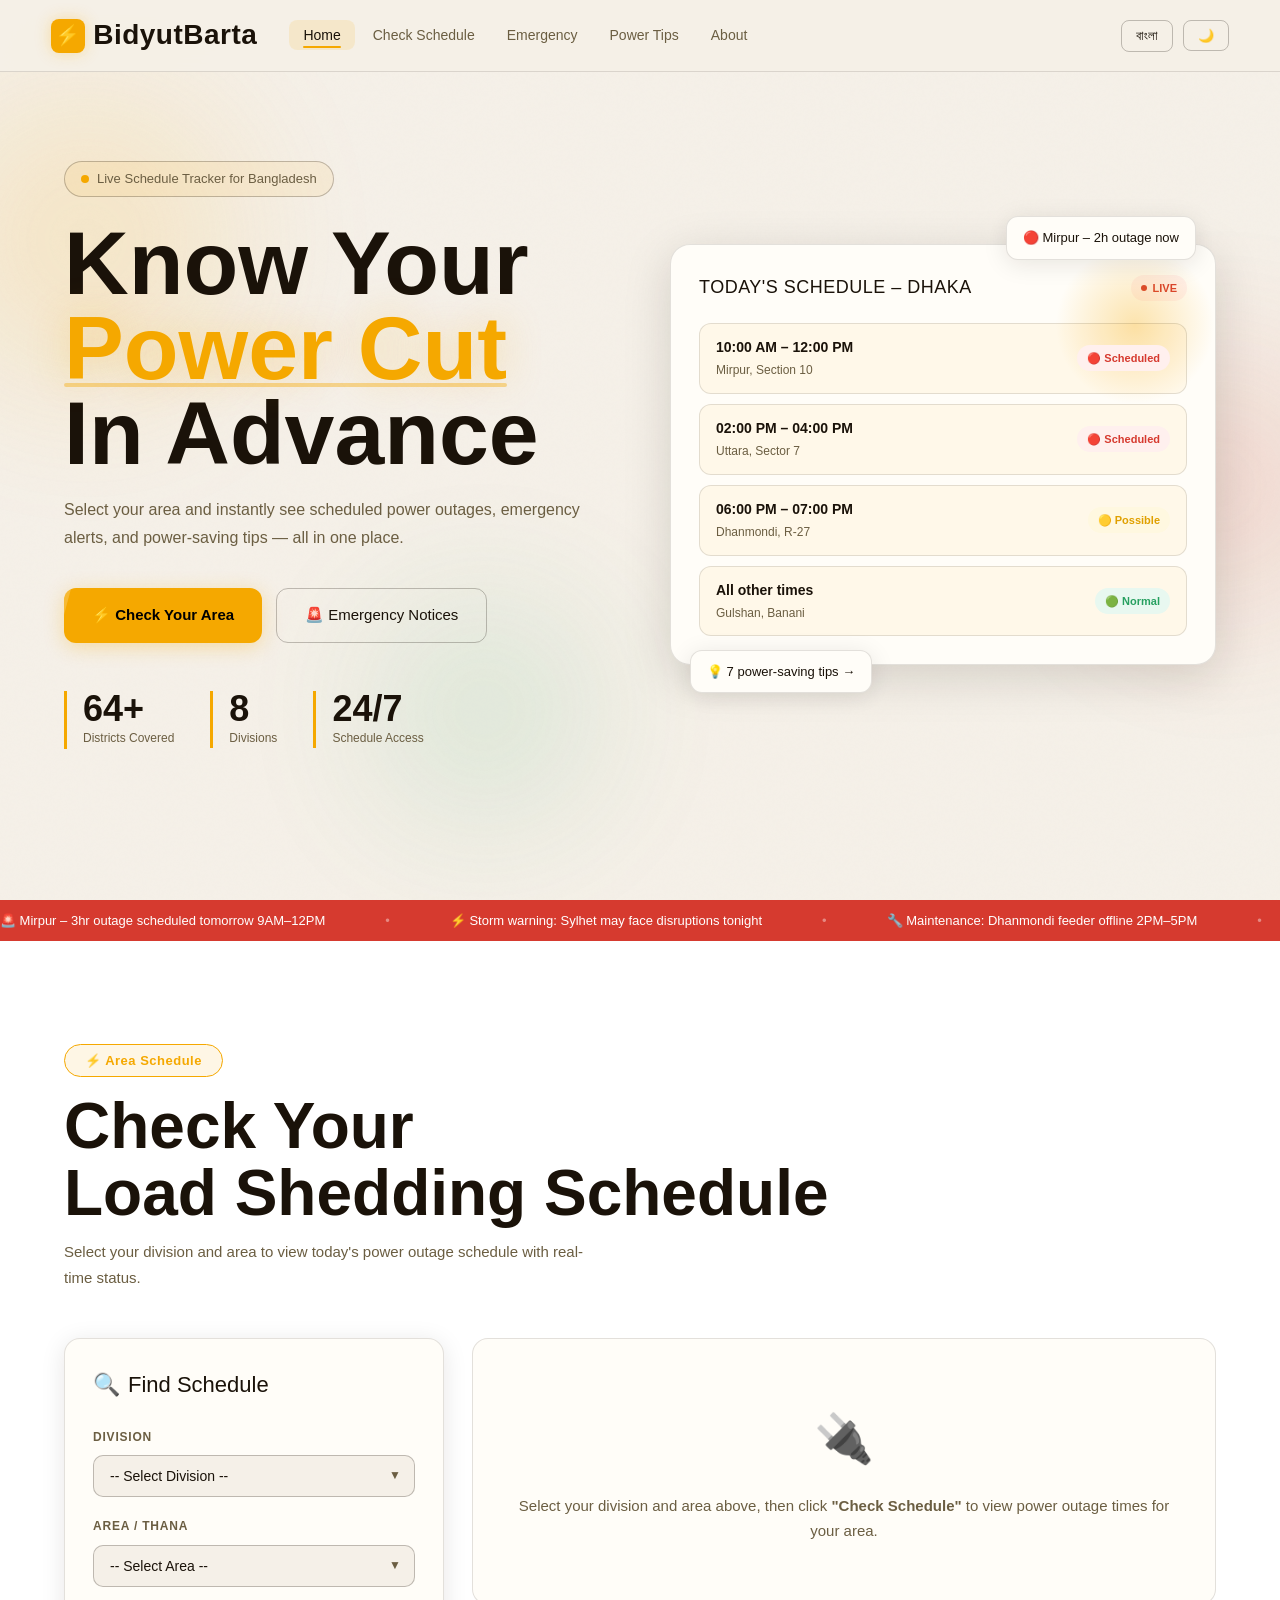
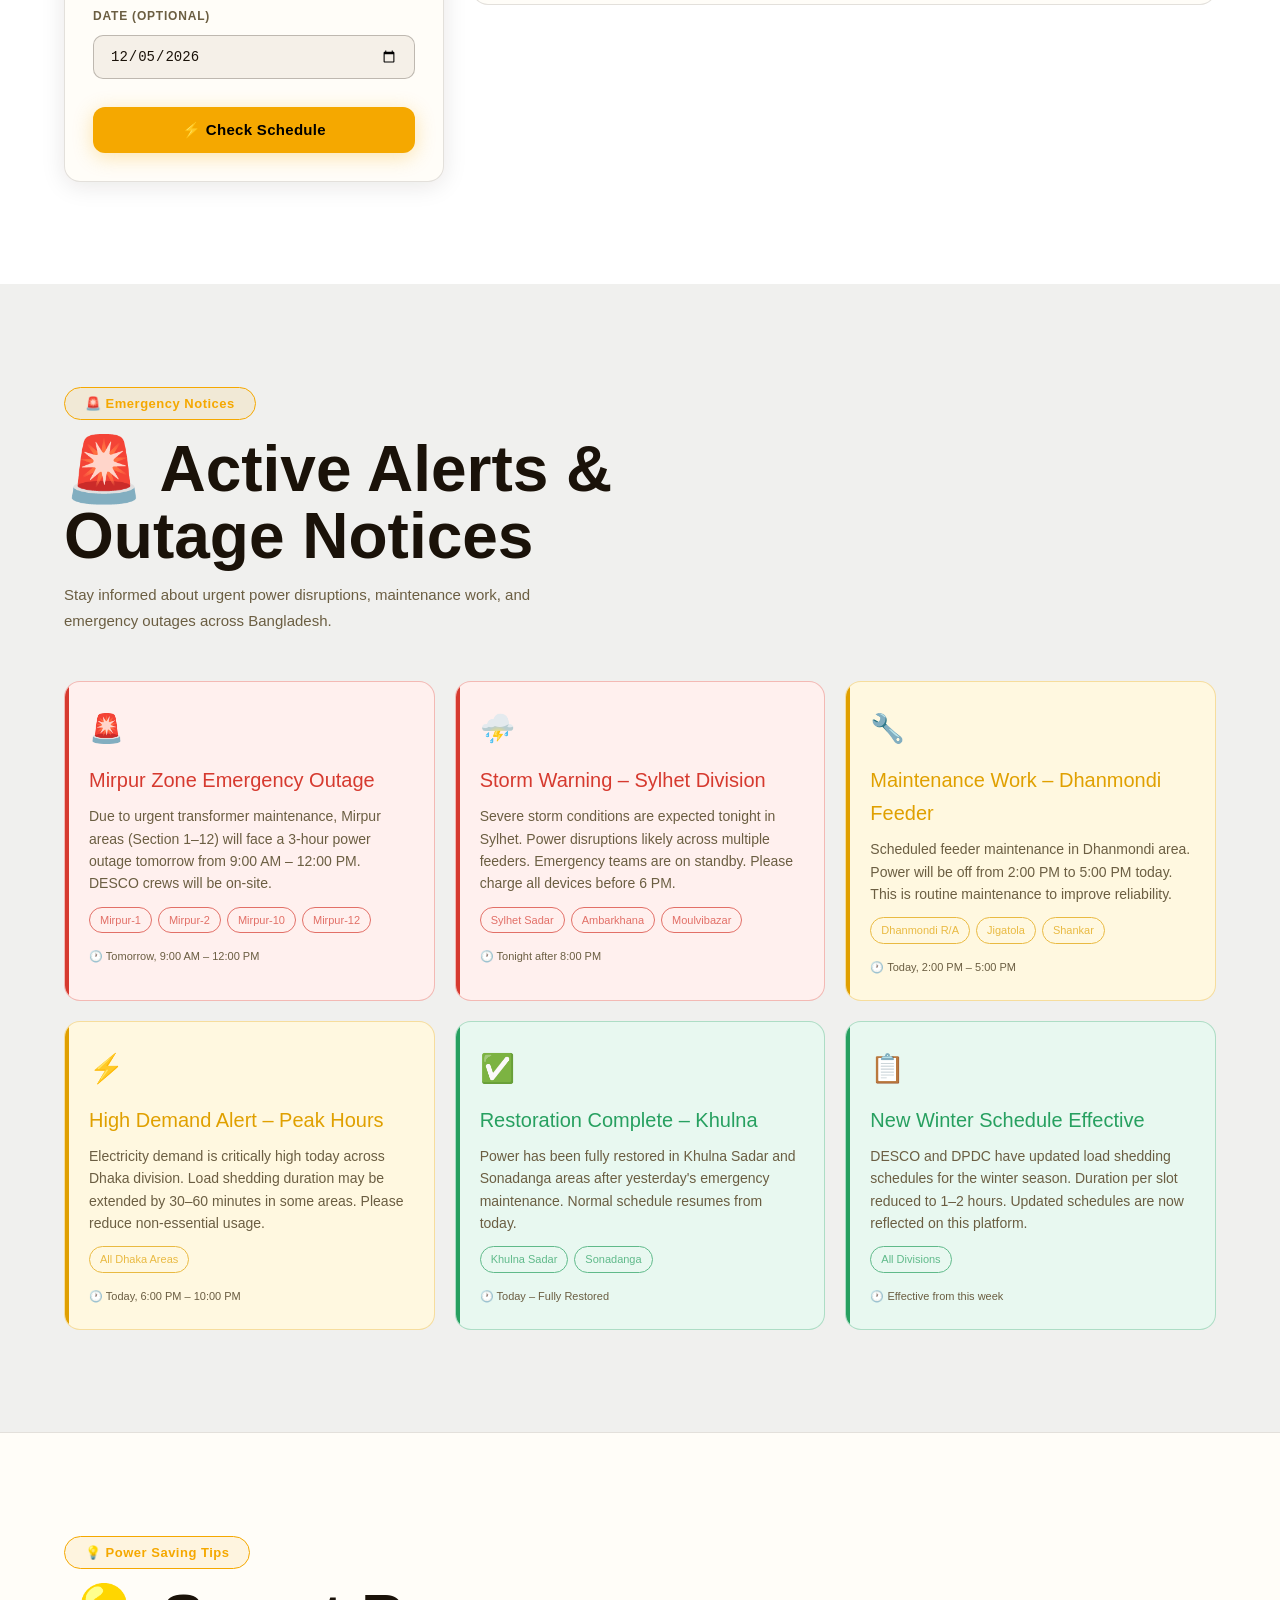
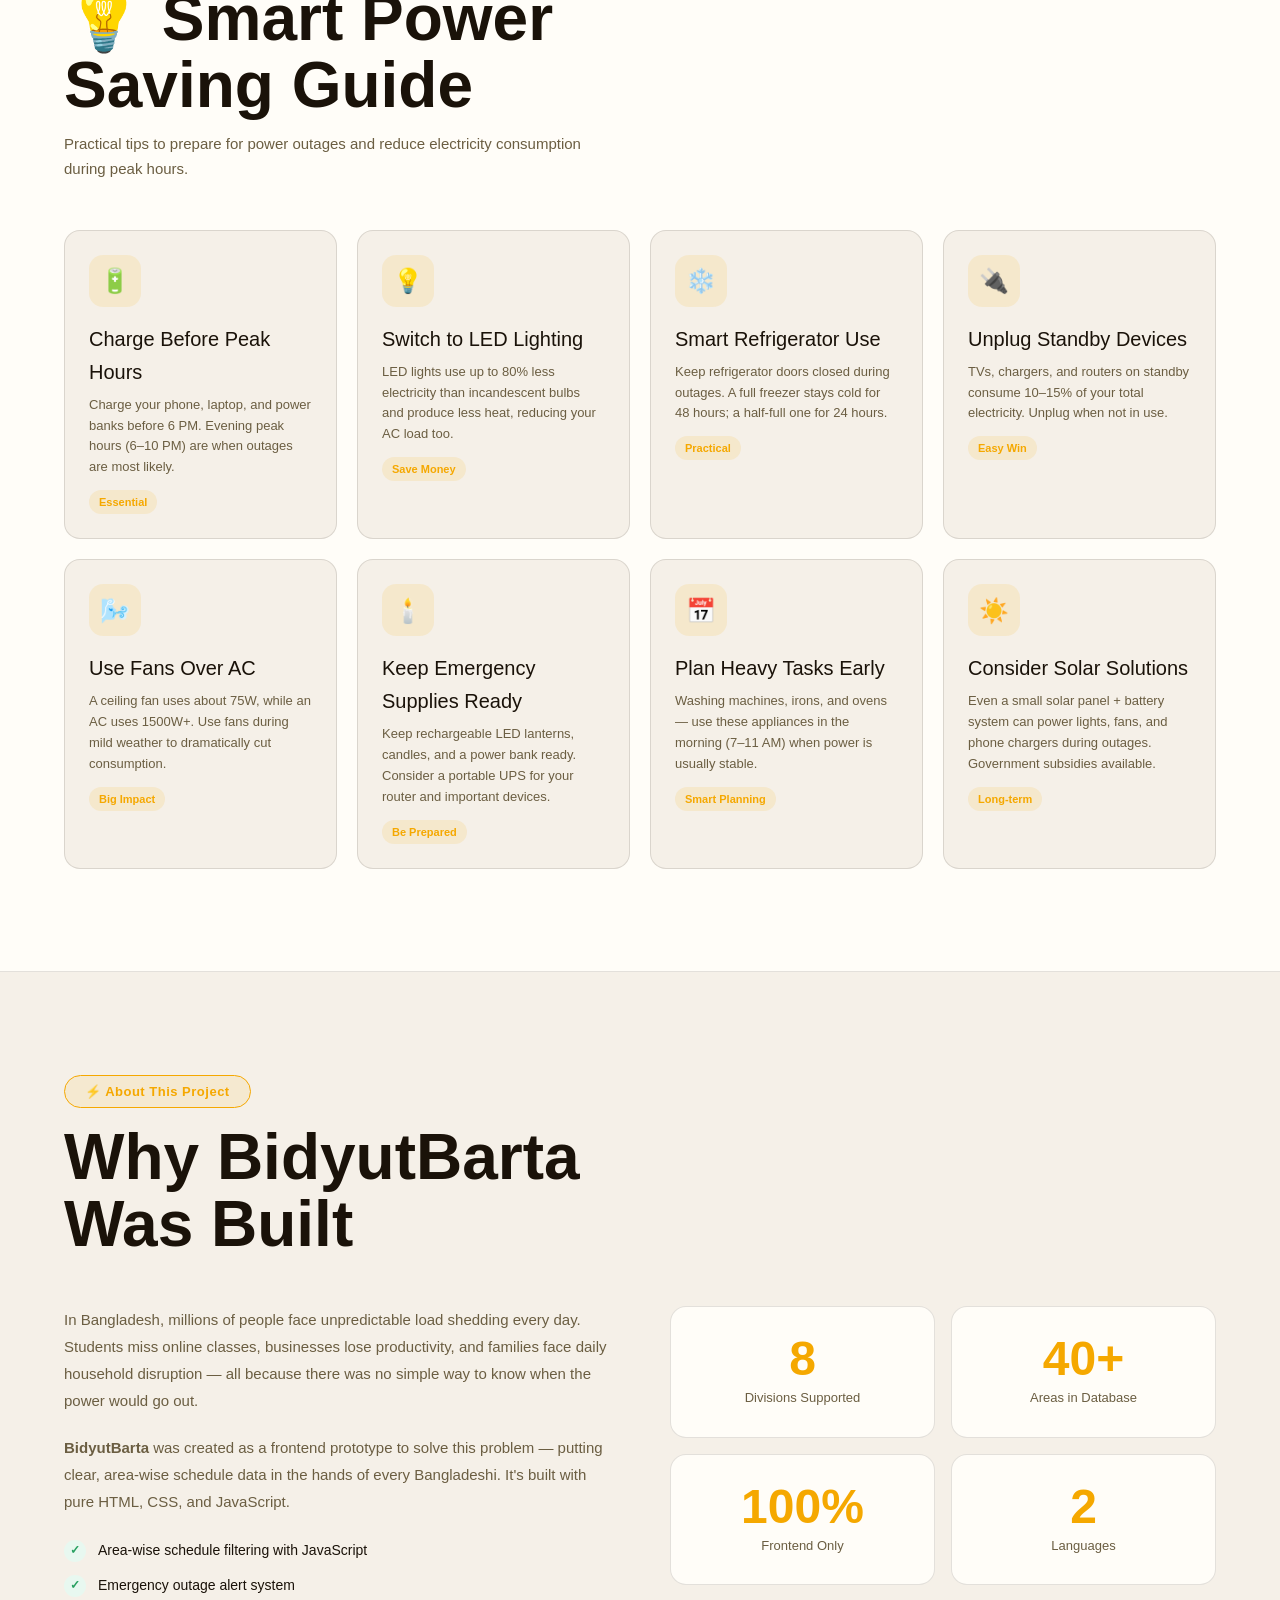
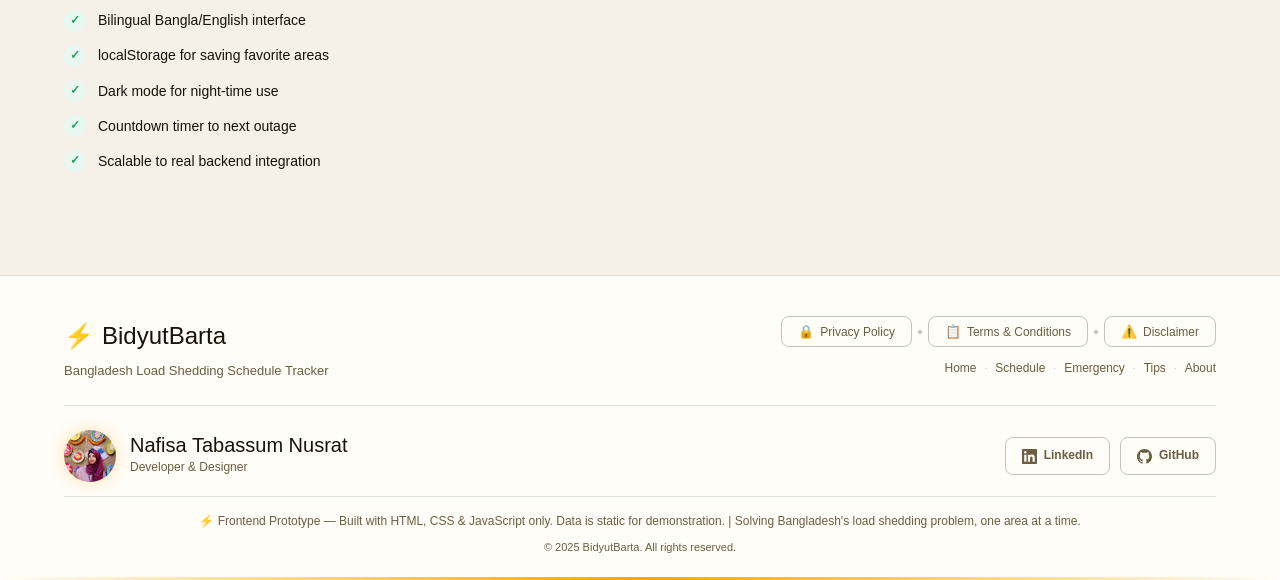
==== commit 936827ce: "change the font and readme file updated" ====
--- a/index.html
+++ b/index.html
@@ -5,7 +5,10 @@
   <meta name="viewport" content="width=device-width, initial-scale=1.0" />
   <title>BidyutBarta | Load Shedding Schedule Bangladesh</title>
   <link rel="icon" type="image/svg+xml" href="data:image/svg+xml,<svg xmlns='http://www.w3.org/2000/svg' viewBox='0 0 100 100'><rect width='100' height='100' rx='20' fill='%23f5a800'/><text y='.9em' font-size='72' x='10'>⚡</text></svg>" />
-  <link href="https://fonts.googleapis.com/css2?family=Teko:wght@400;600;700&family=DM+Sans:ital,opsz,wght@0,9..40,300;0,9..40,400;0,9..40,500;0,9..40,600;1,9..40,400&family=Hind+Siliguri:wght@300;400;500;600;700&display=swap" rel="stylesheet" />
+  <link rel="preconnect" href="https://fonts.googleapis.com">
+<link rel="preconnect" href="https://fonts.gstatic.com" crossorigin>
+<link href="https://fonts.googleapis.com/css2?family=Inter:ital,opsz,wght@0,14..32,100..900;1,14..32,100..900&family=Nova+Cut&family=Poetsen+One&family=Poppins:ital,wght@0,100;0,200;0,300;0,400;0,500;0,600;0,700;0,800;0,900;1,100;1,200;1,300;1,400;1,500;1,600;1,700;1,800;1,900&family=Roboto+Slab:wght@100..900&display=swap" rel="stylesheet">
+  <!-- <link href="https://fonts.googleapis.com/css2?family=Teko:wght@400;600;700&family=DM+Sans:ital,opsz,wght@0,9..40,300;0,9..40,400;0,9..40,500;0,9..40,600;1,9..40,400&family=Hind+Siliguri:wght@300;400;500;600;700&display=swap" rel="stylesheet" /> -->
   <link rel="stylesheet" href="style.css" />
 </head>
 <body>
@@ -402,8 +405,9 @@
   <!-- Row 2: Developer info + Social -->
   <div class="footer-developer">
       <div class="dev-info">
-        <div class="dev-avatar" style="overflow:hidden;background:none;"><img
-            src="[data-uri]"
+        <div class="dev-avatar" style="overflow:hidden;background:none;">
+            <img
+            src="Nusrat.jpeg"
             alt="Nafisa Tabassum Nusrat" style="width:100%;height:100%;object-fit:cover;object-position:center top;">
         </div>
         <div>
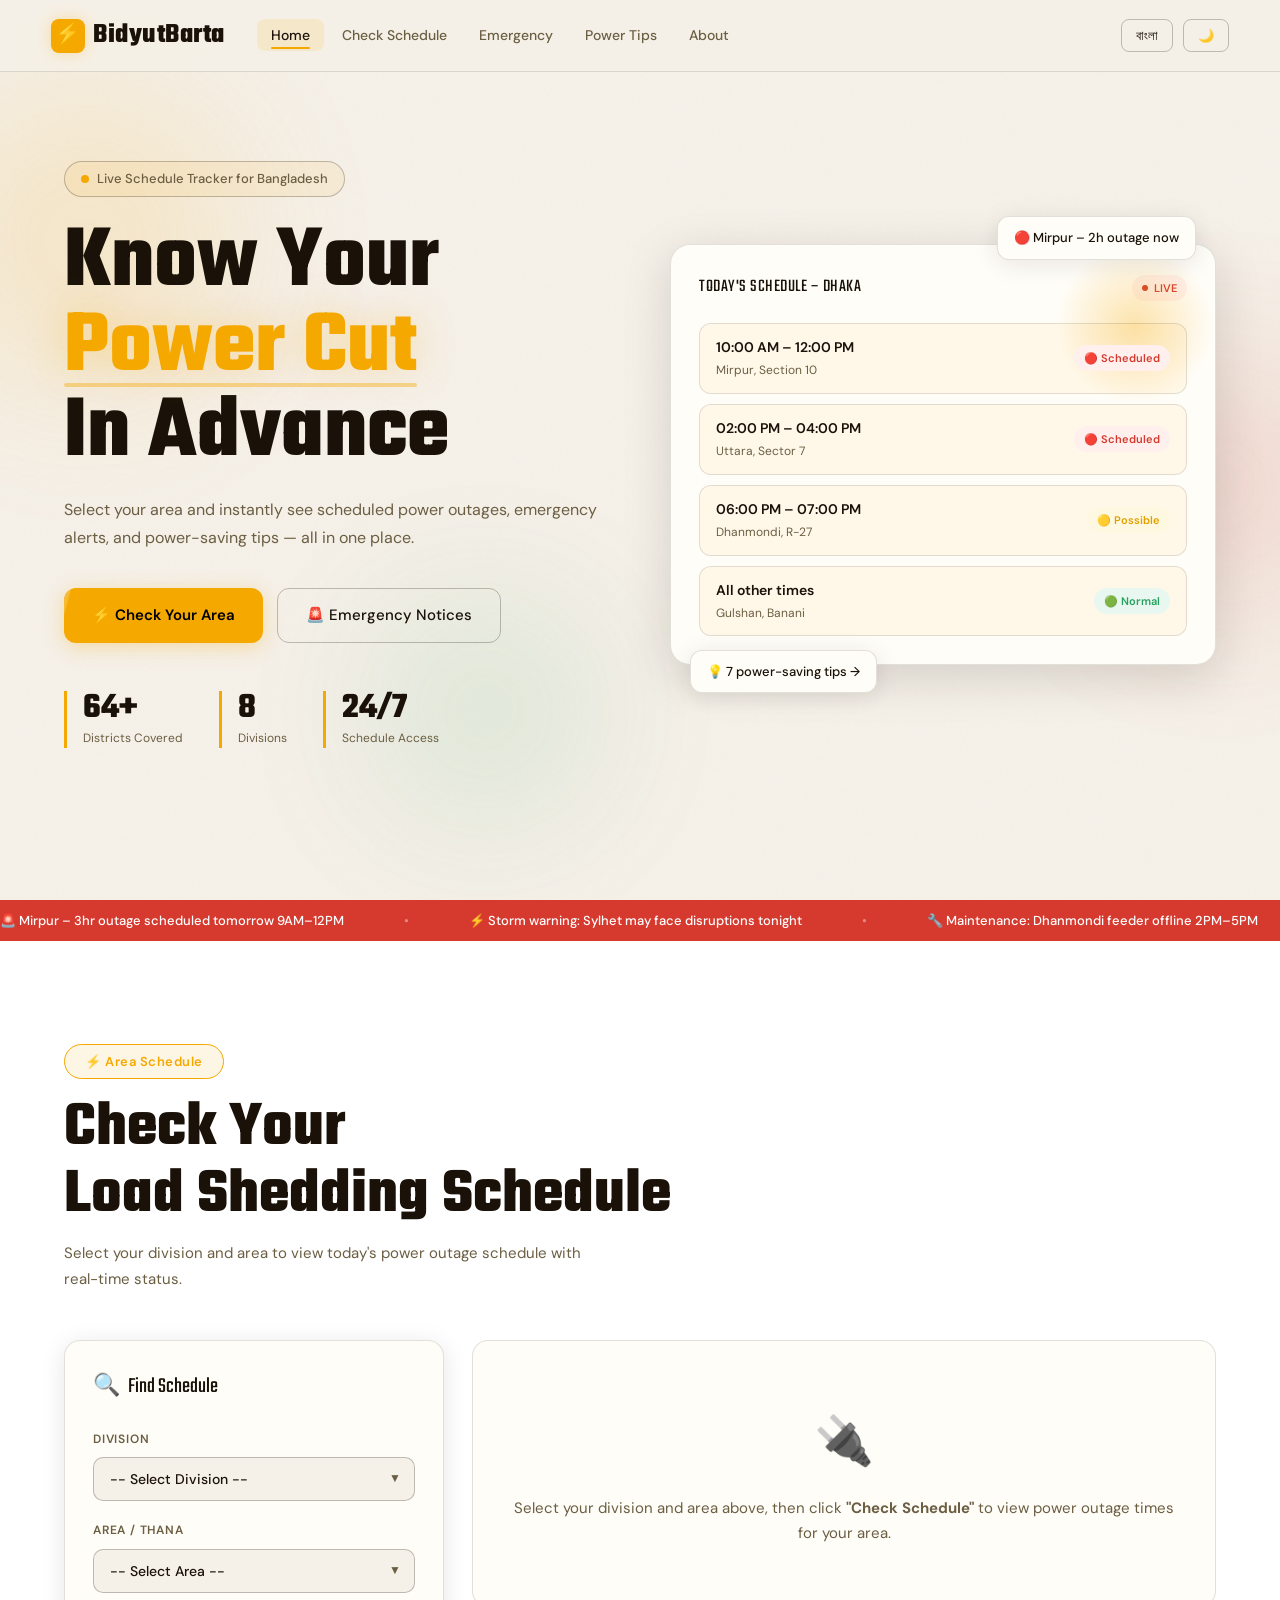
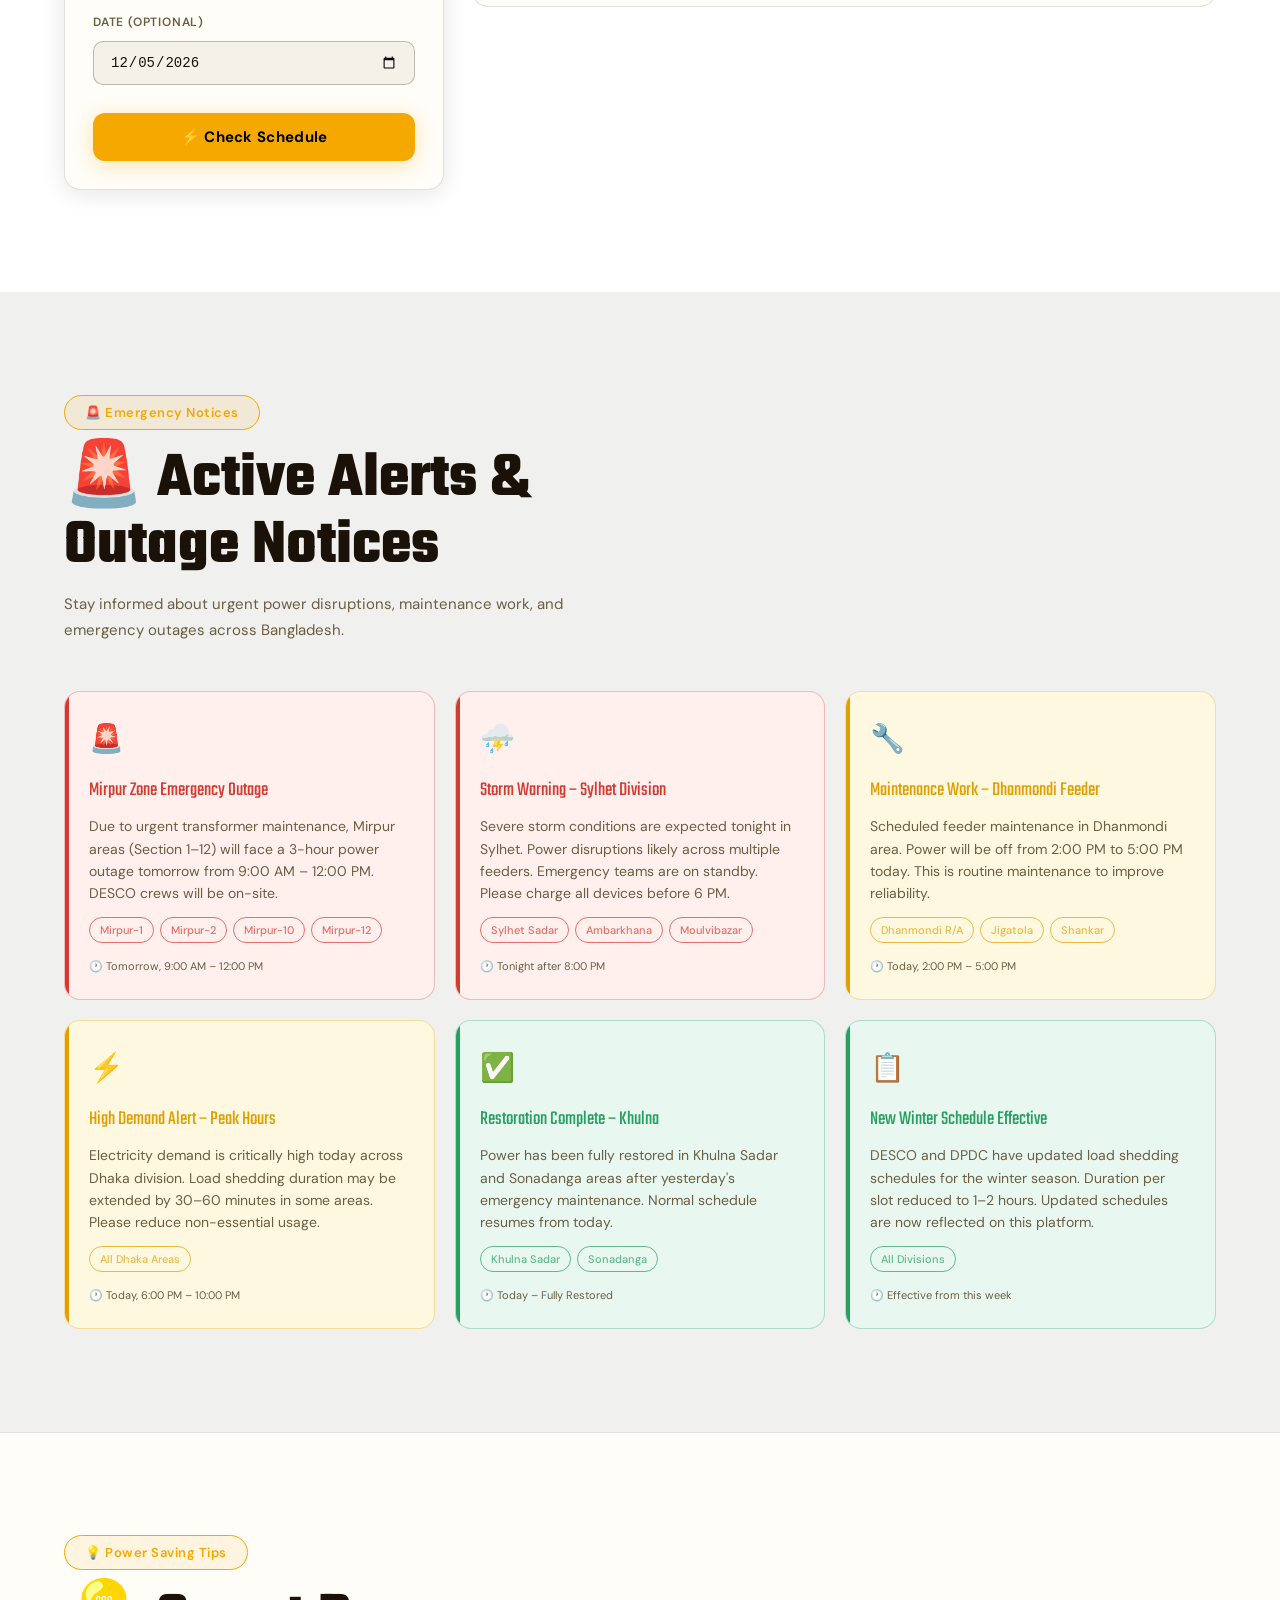
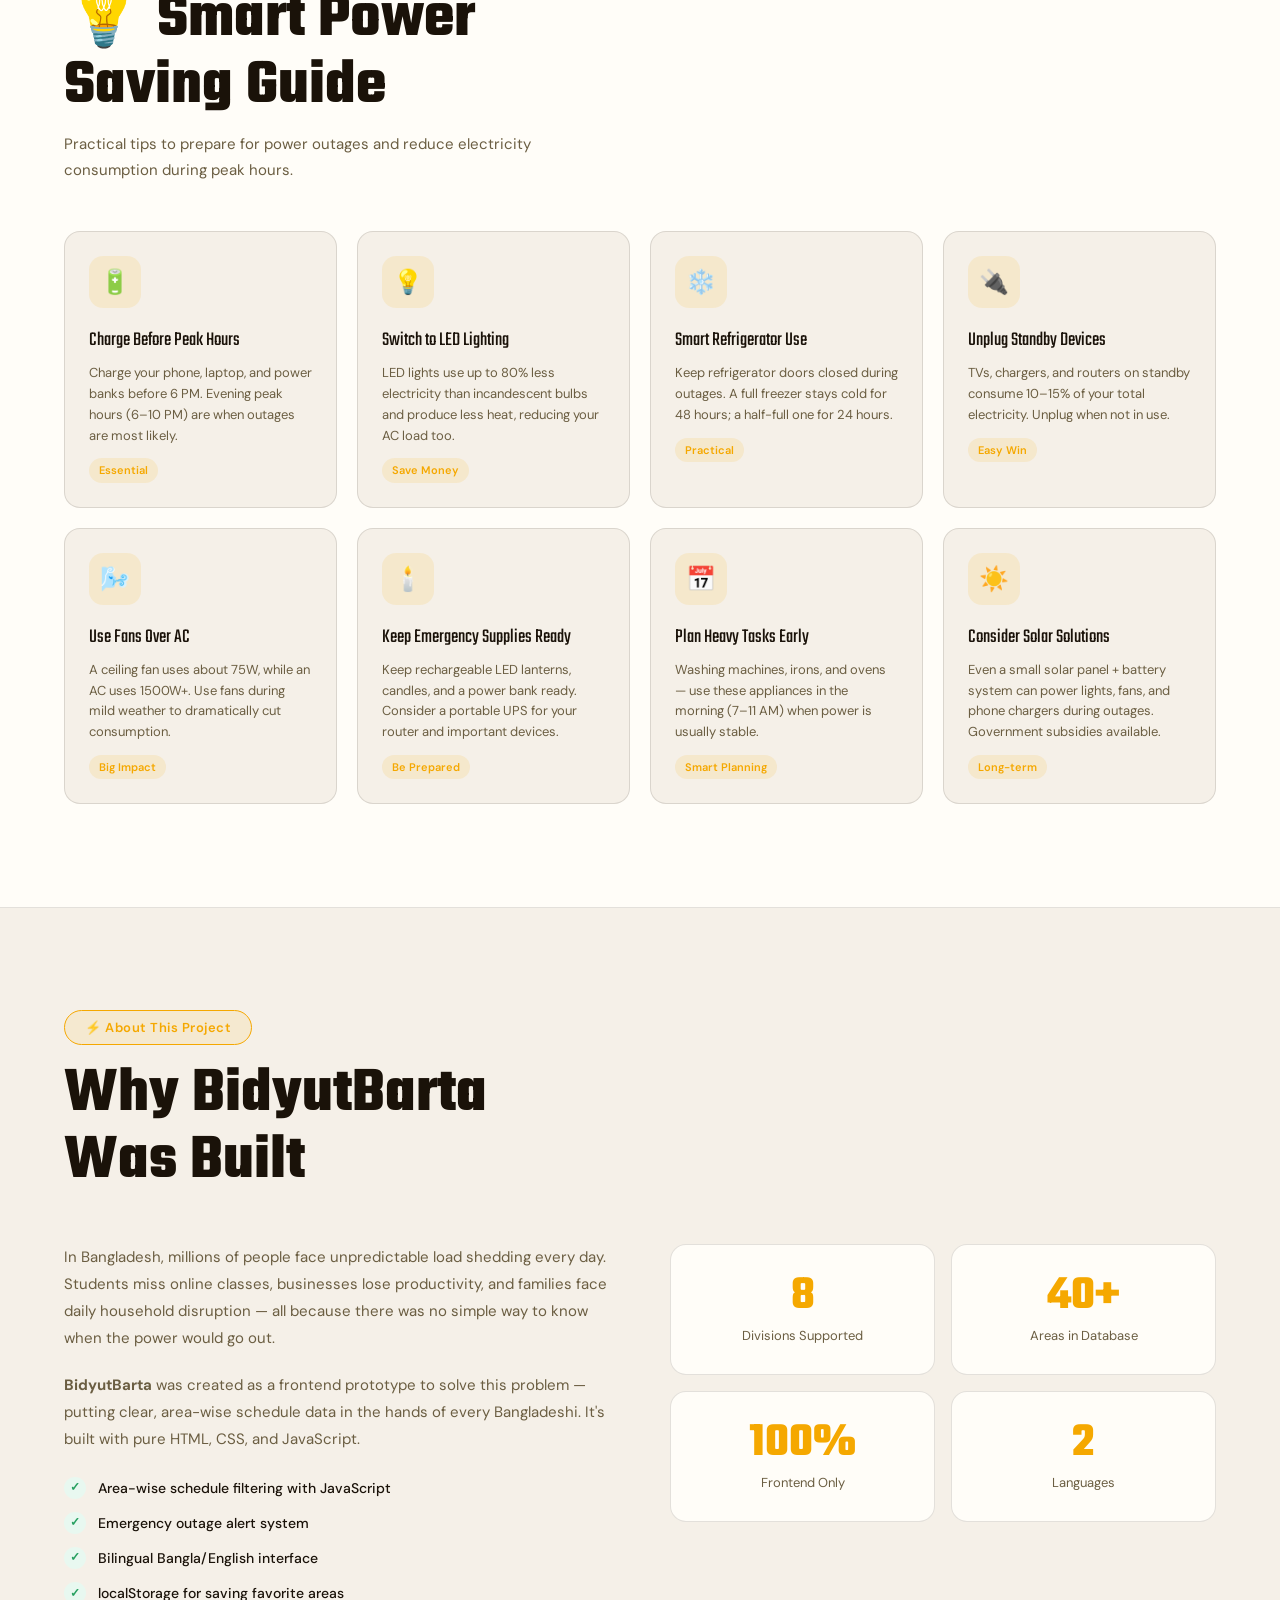
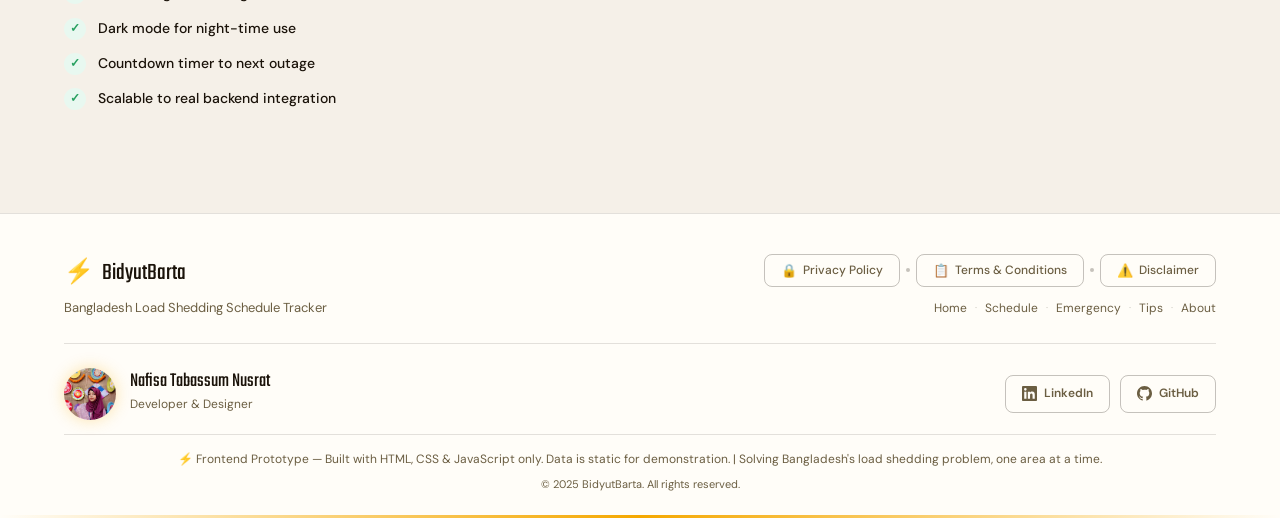
==== commit 56507b88: "update website and README" ====
--- a/index.html
+++ b/index.html
@@ -5,10 +5,7 @@
   <meta name="viewport" content="width=device-width, initial-scale=1.0" />
   <title>BidyutBarta | Load Shedding Schedule Bangladesh</title>
   <link rel="icon" type="image/svg+xml" href="data:image/svg+xml,<svg xmlns='http://www.w3.org/2000/svg' viewBox='0 0 100 100'><rect width='100' height='100' rx='20' fill='%23f5a800'/><text y='.9em' font-size='72' x='10'>⚡</text></svg>" />
-  <link rel="preconnect" href="https://fonts.googleapis.com">
-<link rel="preconnect" href="https://fonts.gstatic.com" crossorigin>
-<link href="https://fonts.googleapis.com/css2?family=Inter:ital,opsz,wght@0,14..32,100..900;1,14..32,100..900&family=Nova+Cut&family=Poetsen+One&family=Poppins:ital,wght@0,100;0,200;0,300;0,400;0,500;0,600;0,700;0,800;0,900;1,100;1,200;1,300;1,400;1,500;1,600;1,700;1,800;1,900&family=Roboto+Slab:wght@100..900&display=swap" rel="stylesheet">
-  <!-- <link href="https://fonts.googleapis.com/css2?family=Teko:wght@400;600;700&family=DM+Sans:ital,opsz,wght@0,9..40,300;0,9..40,400;0,9..40,500;0,9..40,600;1,9..40,400&family=Hind+Siliguri:wght@300;400;500;600;700&display=swap" rel="stylesheet" /> -->
+  <link href="https://fonts.googleapis.com/css2?family=Teko:wght@400;600;700&family=DM+Sans:ital,opsz,wght@0,9..40,300;0,9..40,400;0,9..40,500;0,9..40,600;1,9..40,400&family=Hind+Siliguri:wght@300;400;500;600;700&display=swap" rel="stylesheet" />
   <link rel="stylesheet" href="style.css" />
 </head>
 <body>
@@ -405,9 +402,8 @@
   <!-- Row 2: Developer info + Social -->
   <div class="footer-developer">
       <div class="dev-info">
-        <div class="dev-avatar" style="overflow:hidden;background:none;">
-            <img
-            src="Nusrat.jpeg"
+        <div class="dev-avatar" style="overflow:hidden;background:none;"><img
+            src="[data-uri]"
             alt="Nafisa Tabassum Nusrat" style="width:100%;height:100%;object-fit:cover;object-position:center top;">
         </div>
         <div>
